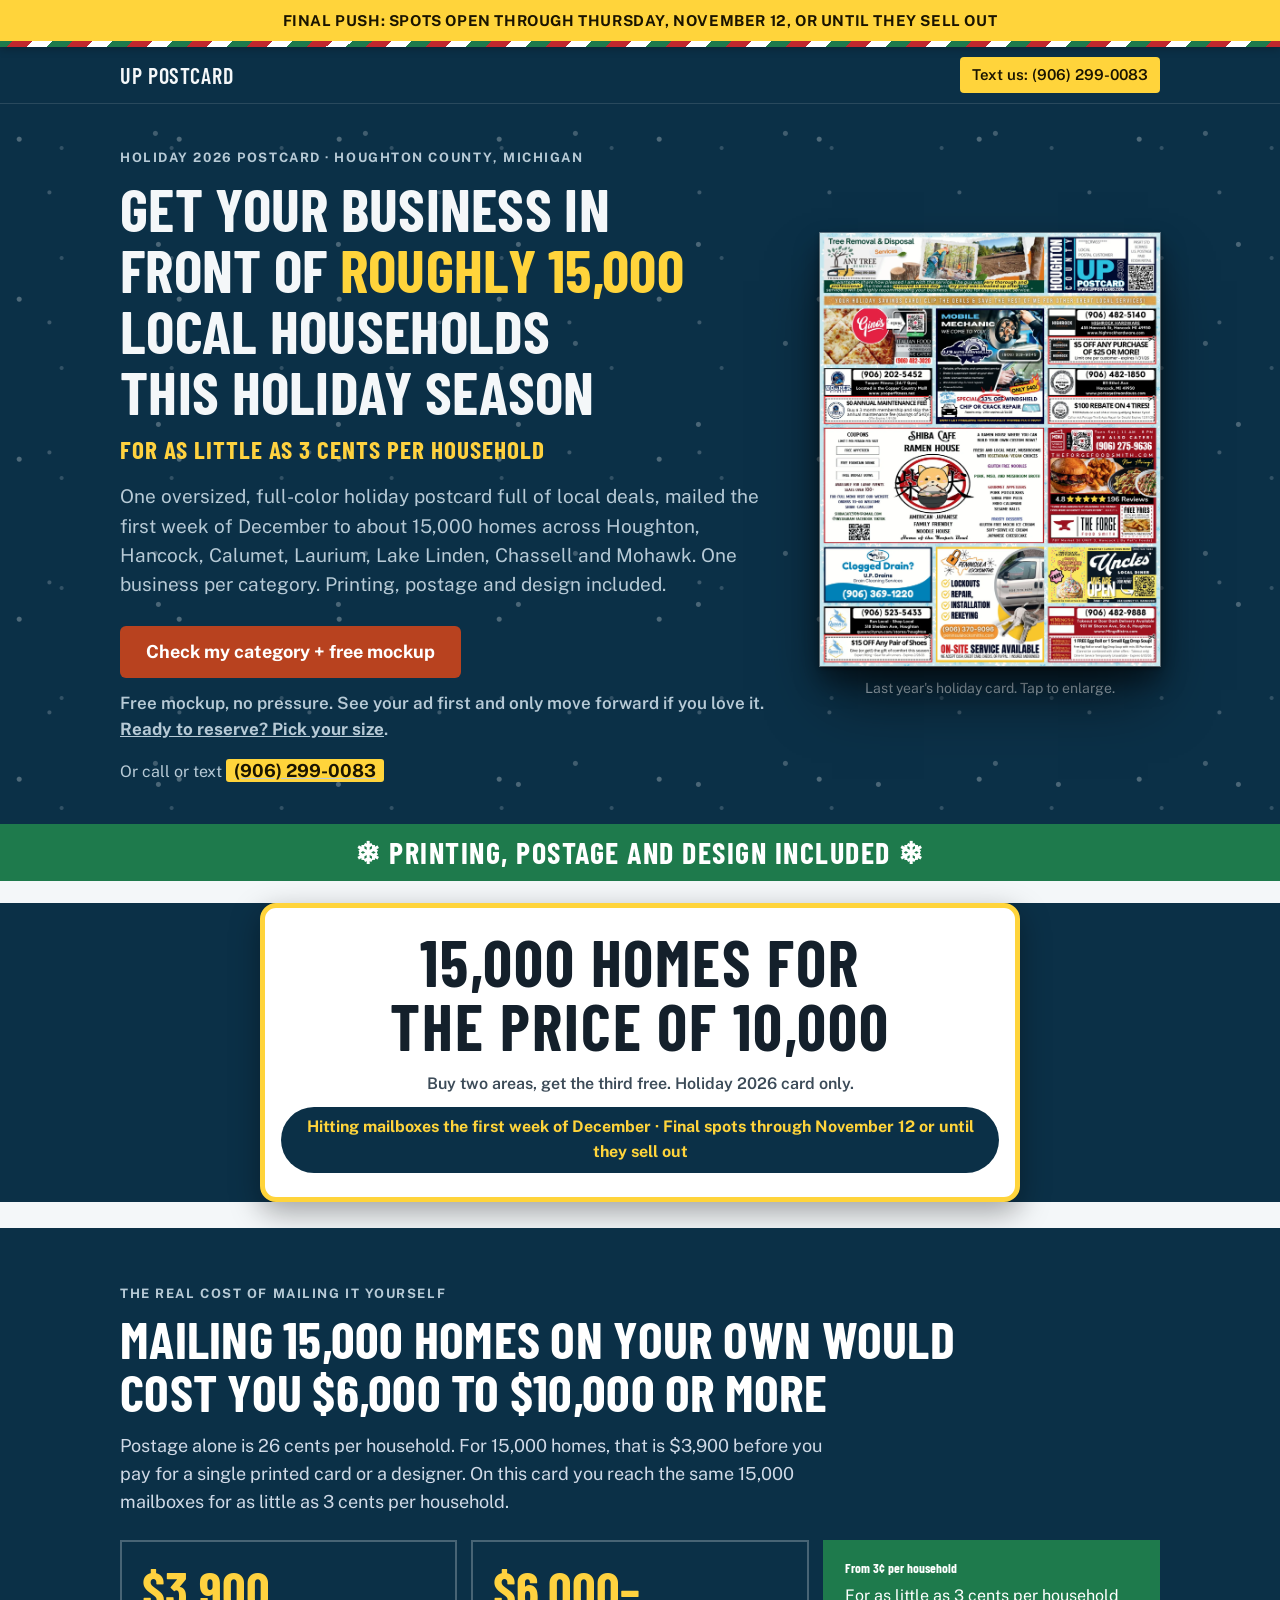
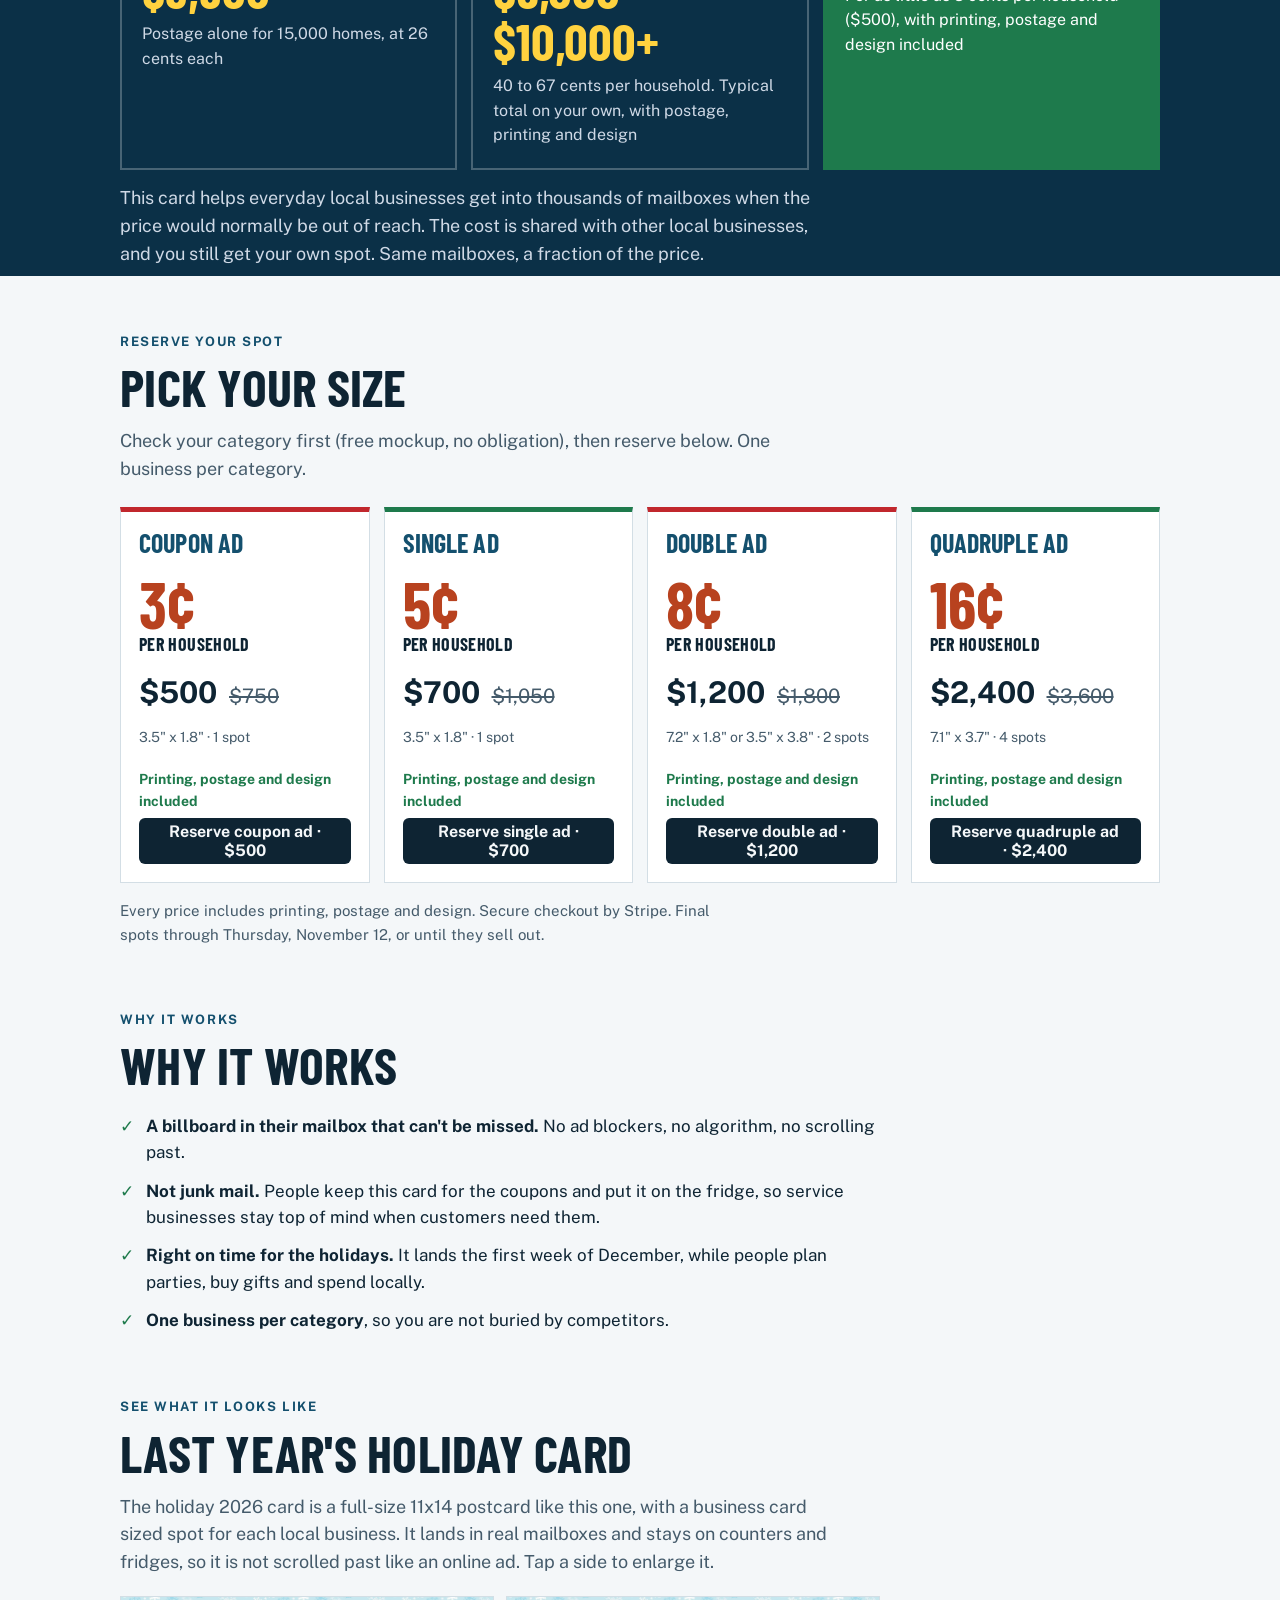
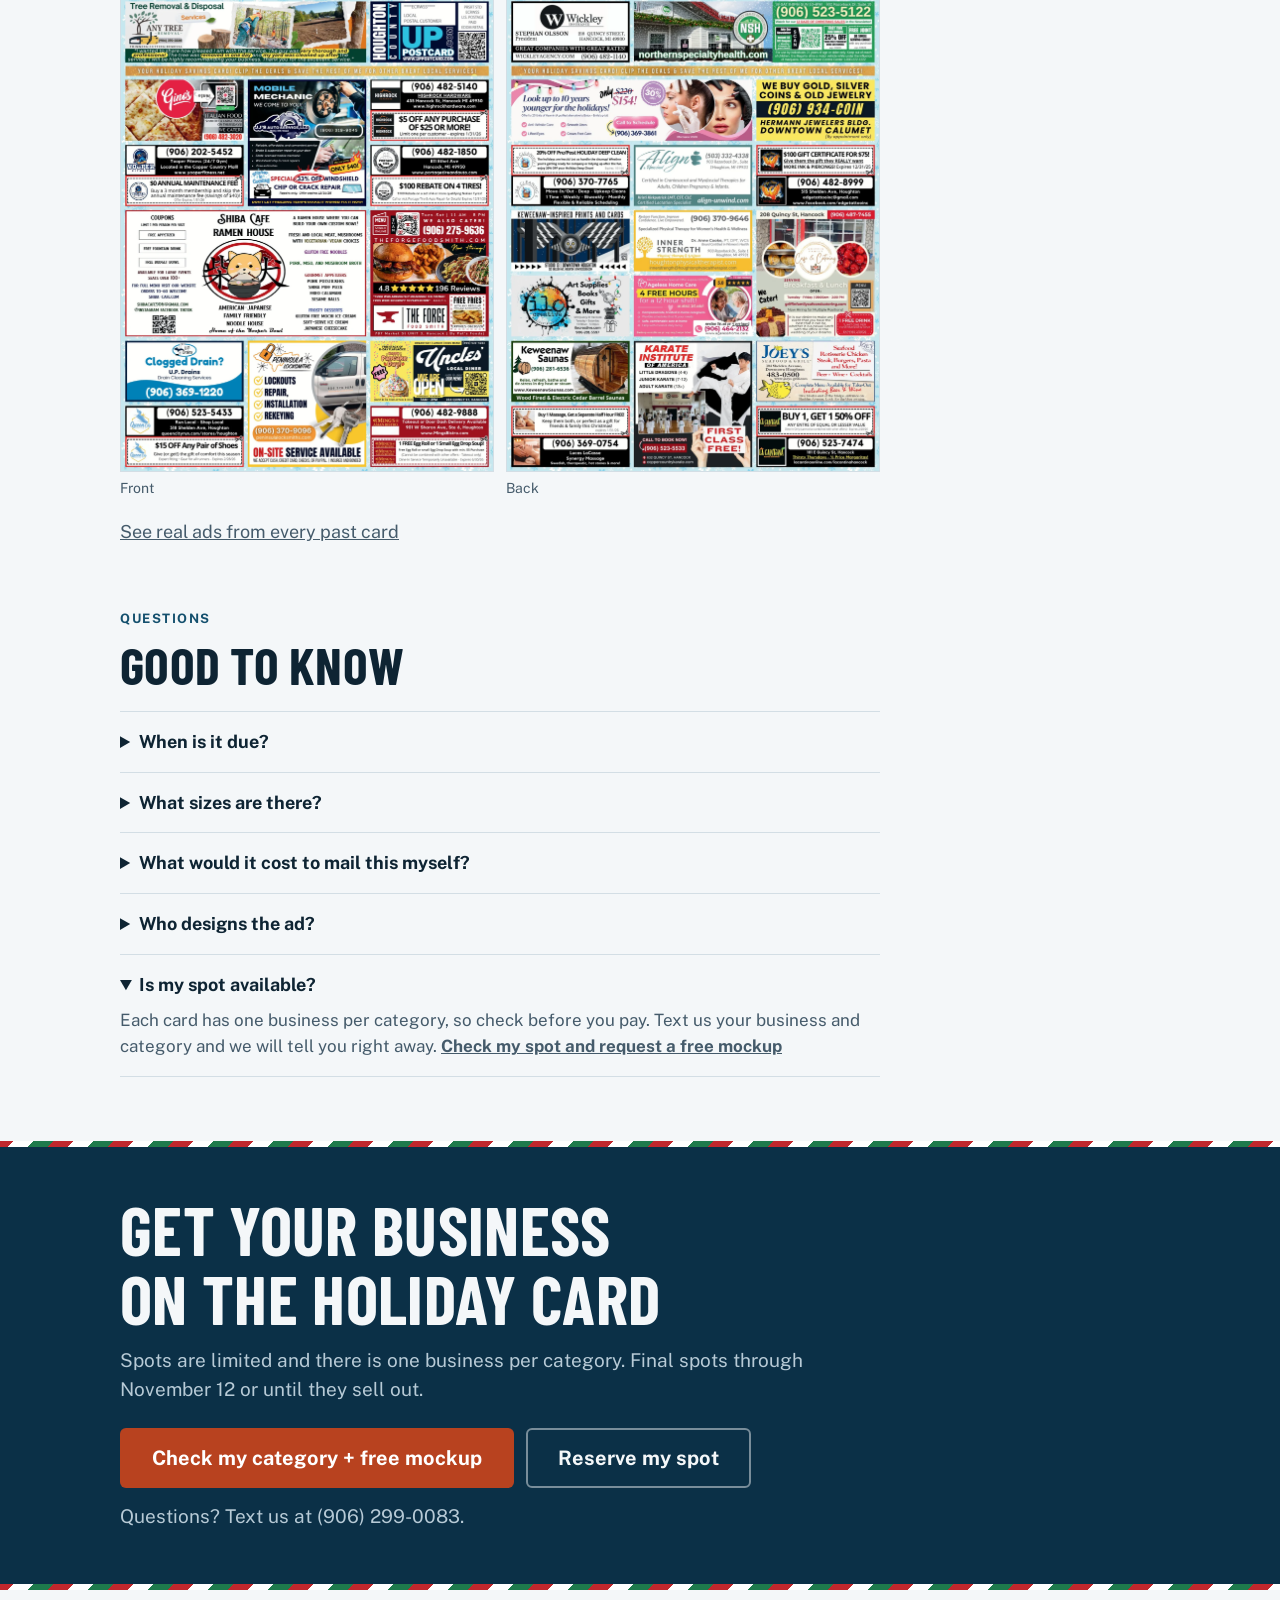
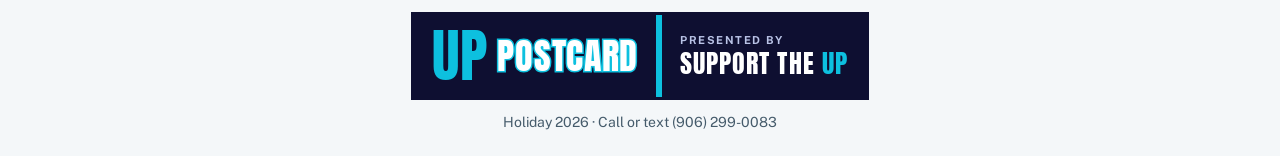
==== holiday/index.html @ de4ed0f7 "Holiday: roughly 15,000 in headline/meta, postage FAQ Co-Authored-By: Claude Sonnet 5.5 <noreply@ant" ====
<!doctype html>
<html lang="en">
<head>
<meta charset="utf-8">
<meta name="viewport" content="width=device-width, initial-scale=1, viewport-fit=cover">
<title>2026 Holiday Postcard Ads: Reach About 15,000 Local Households | Support the UP</title>
<meta name="description" content="Put your business in about 15,000 Houghton County mailboxes this holiday season. From 3 cents per household, printing, postage and design included. 15,000 homes for the price of 10,000. Spots open through Nov 12 or until they sell out.">
<link rel="canonical" href="https://uppostcard.com/holiday/">
<meta property="og:type" content="website"><meta property="og:site_name" content="UP Postcard by Support the UP">
<meta property="og:title" content="2026 Holiday Postcard Ads: Reach About 15,000 Local Households | Support the UP"><meta property="og:description" content="Put your business in about 15,000 Houghton County mailboxes this holiday season. From 3 cents per household, printing, postage and design included. 15,000 homes for the price of 10,000. Spots open through Nov 12 or until they sell out.">
<meta property="og:url" content="https://uppostcard.com/holiday/"><meta property="og:image" content="https://uppostcard.com/img/og-holiday.jpg"><meta property="og:image:width" content="1200"><meta property="og:image:height" content="630">
<meta name="twitter:card" content="summary_large_image">
<script type="application/ld+json">{"@context":"https://schema.org","@type":"Product","name":"Holiday 2026 Postcard Ad Spot, Houghton County MI","description":"An ad spot on an oversized, full-color co-op holiday postcard mailed to about 15,000 homes across Houghton, Hancock, Calumet, Laurium, Lake Linden, Chassell and Mohawk, Michigan. One business per category. Design, printing and postage included.","brand":{"@type":"Brand","name":"UP Postcard by Support the UP"},"image":"https://uppostcard.com/img/og-holiday.jpg","offers":[{"@type":"Offer","name":"Coupon ad","price":"500","priceCurrency":"USD","priceValidUntil":"2026-11-12","availability":"https://schema.org/LimitedAvailability","url":"https://uppostcard.com/holiday/"},{"@type":"Offer","name":"Single ad","price":"700","priceCurrency":"USD","priceValidUntil":"2026-11-12","availability":"https://schema.org/LimitedAvailability","url":"https://uppostcard.com/holiday/"},{"@type":"Offer","name":"Double ad","price":"1200","priceCurrency":"USD","priceValidUntil":"2026-11-12","availability":"https://schema.org/LimitedAvailability","url":"https://uppostcard.com/holiday/"},{"@type":"Offer","name":"Quadruple ad","price":"2400","priceCurrency":"USD","priceValidUntil":"2026-11-12","availability":"https://schema.org/LimitedAvailability","url":"https://uppostcard.com/holiday/"}]}</script>
<link rel="preconnect" href="https://fonts.googleapis.com">
<link rel="preconnect" href="https://fonts.gstatic.com" crossorigin>
<link href="https://fonts.googleapis.com/css2?family=Anton&family=Barlow+Condensed:wght@600;700&family=Public+Sans:wght@400;600;700&display=swap" rel="stylesheet">
<link rel="stylesheet" href="../styles.css?v=4">
<style>
.res{margin-top:24px;display:grid;grid-template-columns:repeat(4,minmax(0,1fr));gap:14px}
.rc{background:var(--surface);border:1px solid var(--line);padding:18px;display:flex;flex-direction:column;gap:6px}
.rc h3{font-size:26px;text-transform:uppercase;color:var(--lake)}
.rc .hhbig{font-size:64px}.rc .hhbig span{font-size:18px;display:block;margin:6px 0 0}
.rc .btn{margin-top:auto;text-align:center;justify-content:center}
.rc .price2{margin-bottom:10px}
.gate{margin-top:22px;border-left:6px solid var(--rust);padding:12px 16px;background:var(--surface);max-width:760px}
.gate p{margin:0}
.why{margin:22px 0 0;padding:0;list-style:none;display:grid;gap:12px;max-width:760px}
.why li{padding-left:26px;position:relative}.why li::before{content:"\2713";position:absolute;left:0;color:var(--rust);font-weight:700}
@media (max-width:900px){.res{grid-template-columns:repeat(2,minmax(0,1fr))}}
@media (max-width:520px){.res{grid-template-columns:1fr}}

.h1b{display:block;margin-top:14px;font-size:.42em;letter-spacing:.04em;color:#ffd23f;line-height:1.1}
.reassure{margin:12px 0 0;color:var(--hero-muted);font-weight:600}
.hero{background-image:radial-gradient(circle at 12% 22%,rgba(255,255,255,.28) 0 2px,transparent 3px),radial-gradient(circle at 74% 14%,rgba(255,255,255,.22) 0 2px,transparent 3px),radial-gradient(circle at 38% 68%,rgba(255,255,255,.2) 0 1.5px,transparent 2.5px),radial-gradient(circle at 88% 78%,rgba(255,255,255,.26) 0 2px,transparent 3px),radial-gradient(circle at 56% 40%,rgba(255,255,255,.16) 0 1.5px,transparent 2.5px);background-size:160px 160px,210px 210px,130px 130px,180px 180px,110px 110px}
.deadline,.cta-big,footer{border-top:6px solid transparent;border-image:repeating-linear-gradient(135deg,#c1272d 0 14px,#fff 14px 28px,#1e7a4c 28px 42px) 6}
.deadline{border-top:0;border-bottom:6px solid transparent}
.incl{background:#1e7a4c;color:#fff}.incl .wrap{text-align:center;padding-block:12px;font-family:var(--font-display);font-weight:700;font-size:min(5.4vw,30px);letter-spacing:.05em;text-transform:uppercase;line-height:1.1}
.inc{margin:4px 0 0;font-size:14px;font-weight:700;color:#1e7a4c}.inc.big{margin-top:14px;font-size:17px}
@media (prefers-color-scheme:dark){.inc{color:#58c58d}}
.wmy .wh{color:var(--rust)}.wmy .wp b{color:var(--ink)}
.rc:nth-child(odd){border-top:5px solid #c1272d}.rc:nth-child(even){border-top:5px solid #1e7a4c}
.why li::before{color:#1e7a4c}
.tl{margin:24px 0 0;padding:0;list-style:none;display:grid;grid-template-columns:repeat(4,minmax(0,1fr));gap:14px}
.tl li{background:var(--surface);border:1px solid var(--line);border-top:5px solid #c1272d;padding:16px}.tl li:nth-child(even){border-top-color:#1e7a4c}
.tl b{display:block;font-family:var(--font-display);font-size:24px;text-transform:uppercase;line-height:1.05}
.tl span{display:block;margin-top:6px;color:var(--muted)}
.cols2{margin-top:22px;display:grid;grid-template-columns:1fr 1fr;gap:18px;max-width:900px}.cols2 h3{font-size:24px;text-transform:uppercase;color:var(--lake)}.cols2 p{margin:6px 0 0}
@media (max-width:900px){.tl{grid-template-columns:repeat(2,minmax(0,1fr))}}
@media (max-width:640px){.cols2{grid-template-columns:1fr}.tl{grid-template-columns:1fr}}

.cta-row .btn{justify-content:center;text-align:center}
@media (max-width:640px){.cta-row{flex-direction:column;align-items:stretch}.cta-row .btn{width:100%;min-height:54px}.numline{margin-top:14px}}
.reassure a{color:inherit;text-decoration:underline;font-weight:700}
.numline a{color:inherit}
.lead.small{font-size:15px;margin-top:16px}
.plans{margin-top:18px;display:inline-flex;gap:0;border:2px solid var(--ink);border-radius:999px;overflow:hidden}
.plans[hidden]{display:none}
.plans button{border:0;background:transparent;color:var(--ink);font:700 16px var(--font-body);padding:10px 18px;cursor:pointer}
.plans button[aria-pressed="true"]{background:var(--ink);color:var(--bg)}
nav.sticky{transition:transform .2s;transform:translateY(110%)}nav.sticky:not(.show){visibility:hidden}nav.sticky.show{transform:none}
nav.sticky .one{flex:1}
@media (min-width:861px){nav.sticky{display:none}}

.herogrid{display:grid;grid-template-columns:minmax(0,1fr) 340px;gap:44px;align-items:center}
.herotxt{min-width:0}
.herocard{margin:0}
.herocard button{display:block;width:100%;padding:0;border:0;background:none;cursor:zoom-in}
.herocard{position:relative}
.herocard::before{content:"";position:absolute;inset:8% -10% -4%;background:radial-gradient(closest-side,rgba(255,255,255,.22),transparent 70%);z-index:0;pointer-events:none}
.herocard button{position:relative;z-index:1}
.herocard img{width:100%;height:auto;display:block;border-radius:0;outline:1px solid rgba(255,255,255,.35);box-shadow:0 36px 60px -12px rgba(0,0,0,.65),0 14px 24px rgba(0,0,0,.4),0 2px 4px rgba(0,0,0,.5);transform:translateY(0);animation:cardfloat 5s ease-in-out infinite}
@keyframes cardfloat{0%,100%{transform:translateY(0)}50%{transform:translateY(-8px)}}
@media (prefers-reduced-motion:reduce){.herocard img{animation:none}}
.herocard figcaption{color:var(--hero-muted);font-size:14px;margin-top:12px;text-align:center}
@media (max-width:860px){.herogrid{grid-template-columns:1fr;gap:26px}.herocard{max-width:300px;margin:0 auto}}
.herotxt h1{font-size:clamp(34px,5vw,60px)}
.diy{background:var(--hero-bg);color:#fff}.diy .label{color:var(--hero-muted)}.diy h2{color:#fff}.diy .lead{color:#cfd9e6}
.cmp{margin-top:24px;display:grid;grid-template-columns:repeat(3,minmax(0,1fr));gap:14px}
.cm{border:2px solid rgba(255,255,255,.25);padding:20px;display:flex;flex-direction:column;gap:8px}
.cm .n{font-family:var(--font-display);font-weight:700;font-size:clamp(34px,6vw,52px);line-height:1;color:#ffd23f}
.cm .d{font-size:16px;color:#cfd9e6}
.cm.win{background:#1e7a4c;border-color:#1e7a4c}.cm.win .n{color:#fff}.cm.win .d{color:#fff}
.cmpnote{margin-top:18px}
@media (max-width:760px){.cmp{grid-template-columns:1fr}}
.hero{overflow:hidden}
</style>
</head>
<body>
<div class="deadline band" id="dl">
  <div class="wrap"><span class="dl-label">Final push: spots open through Thursday, November 12, or until they sell out</span></div>
</div>
<header class="topbar band">
  <div class="wrap">
    <a class="brand" href="../" style="background:none;color:inherit;padding:0;font-size:22px">UP Postcard</a>
    <a href="sms:+19062990083">Text us: (906) 299-0083</a>
  </div>
</header>

<section class="hero band">
  <div class="wrap herogrid"><div class="herotxt">
    <p class="label" style="color: var(--hero-muted)">Holiday 2026 postcard &middot; Houghton County, Michigan</p>
    <h1 style="margin-top:10px">Get Your Business in Front of <em>Roughly 15,000</em> Local Households This Holiday Season<span class="h1b">For as little as 3 cents per household</span></h1>
    <p class="sub">One oversized, full-color holiday postcard full of local deals, mailed the first week of December to about 15,000 homes across Houghton, Hancock, Calumet, Laurium, Lake Linden, Chassell and Mohawk. One business per category. Printing, postage and design included.</p>
    <div class="cta-row"><a class="btn primary" data-msg="check" href="sms:+19062990083?&body=Hi%20there%2C%20I%27d%20like%20to%20check%20my%20category%20and%20get%20a%20free%20mockup%20for%20the%20Houghton%20County%20holiday%20postcard.%20My%20business%20is%3A%20">Check my category + free mockup</a></div>
    <p class="reassure">Free mockup, no pressure. See your ad first and only move forward if you love it. <a href="#reserve">Ready to reserve? Pick your size</a>.</p>
    <p class="numline">Or call or text <a href="tel:+19062990083"><strong>(906) 299-0083</strong></a></p>
  </div><figure class="herocard"><button type="button" data-expand aria-label="Open last year's holiday card full size"><img src="../img/past/holiday-front.webp" alt="Last year's UP Postcard holiday card, full of local business ads" width="1500" height="1909"></button><figcaption>Last year's holiday card. Tap to enlarge.</figcaption></figure></div>
</section>

<div class="incl band"><div class="wrap"><span>&#10052; Printing, postage and design included &#10052;</span></div></div>

<section class="offer" aria-label="Holiday offer">
  <div class="band"><div class="wrap offer-main">
    <p class="anysize" style="margin-top:0;font-size:min(10vw,64px);white-space:normal;text-wrap:balance">15,000 homes for the price of 10,000</p>
    <p class="line2">Buy two areas, get the third free. Holiday 2026 card only.</p>
    <p class="when">Hitting mailboxes the first week of December &middot; Final spots through November 12 or until they sell out</p>
  </div></div>
</section>

<section class="s band diy" id="diy">
  <div class="wrap">
    <p class="label">The real cost of mailing it yourself</p>
    <h2>Mailing 15,000 homes on your own would cost you $6,000 to $10,000 or more</h2>
    <p class="lead">Postage alone is 26 cents per household. For 15,000 homes, that is $3,900 before you pay for a single printed card or a designer. On this card you reach the same 15,000 mailboxes for as little as 3 cents per household.</p>
    <div class="cmp">
      <div class="cm"><span class="n">$3,900</span><span class="d">Postage alone for 15,000 homes, at 26 cents each</span></div>
      <div class="cm"><span class="n">$6,000&ndash;$10,000+</span><span class="d">40 to 67 cents per household. Typical total on your own, with postage, printing and design</span></div>
      <div class="cm win"><span class="n" style="font-size:.78em;line-height:1.05">From 3&cent; per household</span><span class="d">For as little as 3 cents per household ($500), with printing, postage and design included</span></div>
    </div>
    <p class="lead cmpnote">This card helps everyday local businesses get into thousands of mailboxes when the price would normally be out of reach. The cost is shared with other local businesses, and you still get your own spot. Same mailboxes, a fraction of the price.</p>
  </div>
</section>

<section class="s band" id="reserve">
  <div class="wrap">
    <p class="label">Reserve your spot</p>
    <h2>Pick your size</h2>
    <p class="lead">Check your category first (free mockup, no obligation), then reserve below. One business per category.</p>
    <div class="plans" id="plans" role="group" aria-label="Payment option" hidden></div>
    <div class="res">
      <div class="rc"><h3>Coupon ad</h3><div class="hhbig">3&cent;<span>per household</span></div><div class="price2"><b>$500</b><s>$750</s><small>3.5" x 1.8" · 1 spot</small></div><p class="inc">Printing, postage and design included</p><a class="btn sm dark pay" data-pay="coupon" href="sms:+19062990083?&body=Hi%20there%2C%20I%27d%20like%20to%20reserve%20a%20coupon%20ad%20(%24500)%20on%20the%20Houghton%20County%20holiday%20postcard.%20My%20business%20is%3A%20">Reserve coupon ad &middot; $500</a></div>
      <div class="rc"><h3>Single ad</h3><div class="hhbig">5&cent;<span>per household</span></div><div class="price2"><b>$700</b><s>$1,050</s><small>3.5" x 1.8" · 1 spot</small></div><p class="inc">Printing, postage and design included</p><a class="btn sm dark pay" data-pay="single" href="sms:+19062990083?&body=Hi%20there%2C%20I%27d%20like%20to%20reserve%20a%20single%20ad%20(%24700)%20on%20the%20Houghton%20County%20holiday%20postcard.%20My%20business%20is%3A%20">Reserve single ad &middot; $700</a></div>
      <div class="rc"><h3>Double ad</h3><div class="hhbig">8&cent;<span>per household</span></div><div class="price2"><b>$1,200</b><s>$1,800</s><small>7.2" x 1.8" or 3.5" x 3.8" · 2 spots</small></div><p class="inc">Printing, postage and design included</p><a class="btn sm dark pay" data-pay="double" href="sms:+19062990083?&body=Hi%20there%2C%20I%27d%20like%20to%20reserve%20a%20double%20ad%20(%241%2C200)%20on%20the%20Houghton%20County%20holiday%20postcard.%20My%20business%20is%3A%20">Reserve double ad &middot; $1,200</a></div>
      <div class="rc"><h3>Quadruple ad</h3><div class="hhbig">16&cent;<span>per household</span></div><div class="price2"><b>$2,400</b><s>$3,600</s><small>7.1" x 3.7" · 4 spots</small></div><p class="inc">Printing, postage and design included</p><a class="btn sm dark pay" data-pay="quad" href="sms:+19062990083?&body=Hi%20there%2C%20I%27d%20like%20to%20reserve%20a%20quadruple%20ad%20(%242%2C400)%20on%20the%20Houghton%20County%20holiday%20postcard.%20My%20business%20is%3A%20">Reserve quadruple ad &middot; $2,400</a></div>
    </div>
    <p class="lead small">Every price includes printing, postage and design. Secure checkout by Stripe. Final spots through Thursday, November 12, or until they sell out.</p>
  </div>
</section>

<section class="s band" id="why">
  <div class="wrap">
    <p class="label">Why it works</p>
    <h2>Why it works</h2>
    <ul class="why">
      <li><b>A billboard in their mailbox that can't be missed.</b> No ad blockers, no algorithm, no scrolling past.</li>
      <li><b>Not junk mail.</b> People keep this card for the coupons and put it on the fridge, so service businesses stay top of mind when customers need them.</li>
      <li><b>Right on time for the holidays.</b> It lands the first week of December, while people plan parties, buy gifts and spend locally.</li>
      <li><b>One business per category</b>, so you are not buried by competitors.</li>
    </ul>
  </div>
</section>

<section class="s band" id="card">
  <div class="wrap">
    <p class="label">See what it looks like</p>
    <h2>Last year's holiday card</h2>
    <p class="lead">The holiday 2026 card is a full-size 11x14 postcard like this one, with a business card sized spot for each local business. It lands in real mailboxes and stays on counters and fridges, so it is not scrolled past like an online ad. Tap a side to enlarge it.</p>
    <div class="ppair p" style="margin-top:20px">
      <figure class="pt"><button class="frame" type="button" data-expand aria-label="Holiday 2025 card, front"><img src="../img/past/holiday-front.webp" alt="Holiday 2025 postcard from UP Postcard, front side, full of local business ads" loading="lazy"></button><figcaption>Front</figcaption></figure>
      <figure class="pt"><button class="frame" type="button" data-expand aria-label="Holiday 2025 card, back"><img src="../img/past/holiday-back.webp" alt="Holiday 2025 postcard from UP Postcard, back side" loading="lazy"></button><figcaption>Back</figcaption></figure>
    </div>
    <p class="lead" style="margin-top:18px"><a href="../houghton/">See real ads from every past card</a></p>
  </div>
</section>

<section class="s band" id="faq">
  <div class="wrap">
    <p class="label">Questions</p>
    <h2>Good to know</h2>
    <div class="faq">
      <details><summary>When is it due?</summary><p>Spots are open through Thursday, November 12, or until they sell out. Check your category and see your free mockup first, then reserve to lock your spot.</p></details>
      <details><summary>What sizes are there?</summary><p>Coupon and single ads are 3.5" x 1.8" (one spot). A double takes two spots (7.2" x 1.8" wide or 3.5" x 3.8" tall). A quadruple takes four spots (7.1" x 3.7").</p></details>
      <details><summary>What would it cost to mail this myself?</summary><p>Postage alone is 26 cents per household, so mailing 15,000 homes on your own is $3,900 before printing or design. Add those and most businesses land between $6,000 and $10,000 or more. On this card you reach roughly 15,000 homes for as little as 3 cents per household ($500), with printing, postage and design included.</p></details>
      <details><summary>Who designs the ad?</summary><p>We do, for free, using your logo and offer. You approve it before anything prints.</p></details>
      <details open><summary>Is my spot available?</summary><p>Each card has one business per category, so check before you pay. Text us your business and category and we will tell you right away. <a data-msg="check" href="sms:+19062990083?&body=Hi%20there%2C%20I%27d%20like%20to%20check%20my%20category%20and%20get%20a%20free%20mockup%20for%20the%20Houghton%20County%20holiday%20postcard.%20My%20business%20is%3A%20"><b>Check my spot and request a free mockup</b></a></p></details>
                                              </div>
  </div>
</section>

<section class="cta-big band" style="margin-top:56px">
  <div class="wrap">
    <h2>Get your business on the holiday card</h2>
    <p>Spots are limited and there is one business per category. Final spots through November 12 or until they sell out.</p>
    <div class="cta-row">
      <a class="btn primary" data-msg="check" href="sms:+19062990083?&body=Hi%20there%2C%20I%27d%20like%20to%20check%20my%20category%20and%20get%20a%20free%20mockup%20for%20the%20Houghton%20County%20holiday%20postcard.%20My%20business%20is%3A%20">Check my category + free mockup</a>
      <a class="btn ghost" href="#reserve">Reserve my spot</a>
    </div>
    <p style="margin-top:14px">Questions? Text us at (906) 299-0083.</p>
  </div>
</section>
<footer class="band"><div class="wrap sutwrap"><a class="sutlogo" href="../" aria-label="UP Postcard, presented by Support the UP"><span class="u"><span class="up">UP</span><span class="pc">Postcard</span></span><span class="bar"></span><span class="by"><small>Presented by</small><b>Support the <i>UP</i></b></span></a><p>Holiday 2026 &middot; Call or text (906) 299-0083</p></div></footer>

<nav class="sticky" id="stk" aria-label="Contact us"><a class="t one" data-msg="check" href="sms:+19062990083?&body=Hi%20there%2C%20I%27d%20like%20to%20check%20my%20category%20and%20get%20a%20free%20mockup%20for%20the%20Houghton%20County%20holiday%20postcard.%20My%20business%20is%3A%20">Check my category + free mockup</a></nav>

<div class="lb" id="lb" role="dialog" aria-label="Expanded image"><button type="button" id="lbx">Close</button><img alt="" id="lbi"></div>

<script>
/* ===== EDIT HERE: paste your Stripe payment links between the quotes. Empty = the button sends a text message instead. ===== */
var STRIPE = { coupon: "https://buy.stripe.com/fZu8wHcrk32Obrrgeeb3q0a", single: "https://buy.stripe.com/cNi28j62Wbzkdzz4vwb3q07", double: "https://buy.stripe.com/6oUbIT2QK0UGcvvd22b3q09", quad: "https://buy.stripe.com/14AeV5bng32O0MN4vwb3q06" };
/* Optional payment plans. For each size fill text (what the button shows, like "4 payments of $135") and link. Plans left empty stay hidden. */
var PLANS = {
  quarterly: { coupon: {text:"", link:""}, single: {text:"", link:""}, double: {text:"", link:""}, quad: {text:"", link:""} },
  monthly:   { coupon: {text:"", link:""}, single: {text:"", link:""}, double: {text:"", link:""}, quad: {text:"", link:""} }
};
/* Optional: your Messenger link, like https://m.me/YourPageName. Empty = hidden. */
var MESSENGER = "";
(function () {
  var p = document.querySelectorAll('[data-pay]');
  for (var i = 0; i < p.length; i++) { var u = STRIPE[p[i].getAttribute('data-pay')]; if (u) { p[i].href = u; p[i].target = '_blank'; p[i].rel = 'noopener'; } }
  if (MESSENGER) {
    var m = document.querySelectorAll('[data-msg]');
    for (var j = 0; j < m.length; j++) { m[j].href = MESSENGER; m[j].target = '_blank'; m[j].rel = 'noopener'; }
    var fb = document.querySelector('[data-msg-fb]'); if (fb) { fb.href = MESSENGER; fb.target = '_blank'; fb.rel = 'noopener'; fb.hidden = false; }
  }
})();
</script>
<script>
(function () {
  var btn = document.getElementById('copy'), num = document.getElementById('num');
  if (btn && num) btn.addEventListener('click', function () {
    function done() { btn.textContent = 'Copied'; setTimeout(function () { btn.textContent = 'Copy number'; }, 1800); }
    function fb() { try { var r = document.createRange(); r.selectNodeContents(num); var s = window.getSelection(); s.removeAllRanges(); s.addRange(r); btn.textContent = 'Selected'; } catch (e) {} }
    try { navigator.clipboard.writeText('(906) 299-0083').then(done, fb); } catch (e) { fb(); }
  });
  var lb = document.getElementById('lb'), lbi = document.getElementById('lbi'), lbx = document.getElementById('lbx');
  var fr = document.querySelectorAll('[data-expand]');
  for (var i = 0; i < fr.length; i++) (function (f) {
    f.classList.add('has-img');
    f.addEventListener('click', function () { var im = f.querySelector('img'); if (!im) return; lbi.src = im.currentSrc || im.src; lb.classList.add('on'); lbx.focus(); });
  })(fr[i]);
  function close() { lb.classList.remove('on'); lbi.removeAttribute('src'); }
  lbx.addEventListener('click', close);
  lb.addEventListener('click', function (e) { if (e.target === lb) close(); });
  document.addEventListener('keydown', function (e) { if (e.key === 'Escape') close(); });
})();
</script>
<script>
(function () {
  var names = { full: 'Pay in full', quarterly: 'Quarterly', monthly: 'Monthly' };
  var box = document.getElementById('plans'), cards = document.querySelectorAll('[data-pay]');
  var avail = ['full'];
  ['quarterly', 'monthly'].forEach(function (k) { var P = PLANS[k], ok = false; for (var s in P) if (P[s].text) ok = true; if (ok) avail.push(k); });
  if (box && avail.length > 1) {
    box.hidden = false;
    avail.forEach(function (k, i) { var b = document.createElement('button'); b.type = 'button'; b.textContent = names[k]; b.setAttribute('data-plan', k); b.setAttribute('aria-pressed', i === 0 ? 'true' : 'false'); box.appendChild(b); });
    for (var i = 0; i < cards.length; i++) cards[i].setAttribute('data-full', cards[i].textContent);
    box.addEventListener('click', function (e) {
      var k = e.target.getAttribute && e.target.getAttribute('data-plan'); if (!k) return;
      var bs = box.querySelectorAll('button'); for (var j = 0; j < bs.length; j++) bs[j].setAttribute('aria-pressed', bs[j] === e.target ? 'true' : 'false');
      for (var c = 0; c < cards.length; c++) {
        var a = cards[c], s = a.getAttribute('data-pay');
        if (k === 'full') { a.textContent = a.getAttribute('data-full'); var u = STRIPE[s]; if (u) a.href = u; }
        else { var d = PLANS[k][s]; a.textContent = 'Reserve ' + (d.text ? '\u00b7 ' + d.text : ''); if (d.link) a.href = d.link; }
      }
    });
  }
  var stk = document.getElementById('stk'), hero = document.querySelector('.hero'), res = document.getElementById('reserve');
  if (stk && 'IntersectionObserver' in window) {
    var heroOut = false, resIn = false;
    function upd() { stk.classList.toggle('show', heroOut && !resIn); }
    new IntersectionObserver(function (es) { heroOut = !es[0].isIntersecting; upd(); }).observe(hero);
    new IntersectionObserver(function (es) { resIn = es[0].isIntersecting; upd(); }, { threshold: 0.15 }).observe(res);
  }
})();
</script>
</body>
</html>
---- styles.css ----
html{-webkit-text-size-adjust:100%}body{margin:0}img{max-width:100%}[hidden]{display:none!important}
/* Layout: lake-blue hero, one huge rust offer banner, the card mockup, then one row per ad size (price per household leads). */
:root {
  --bg: #F4F7F9;
  --surface: #FFFFFF;
  --ink: #0E2433;
  --muted: #455B6B;
  --line: #D3DEE5;
  --lake: #14506E;
  --hero-bg: #0B3047;
  --hero-ink: #F4F7F9;
  --hero-muted: #B7CAD6;
  --rust: #B8421F;
  --rust-ink: #FFFFFF;
  --hi: #FFD43B;
  --hi-ink: #1A1400;
  --paper: #FFFFFF;
  --paper-ink: #14202B;
  --paper-line: #B9C6D0;
  --cell: #E3EAEF;
  --cell-line: #C6D3DC;
  --c-coupon: #E8A317;
  --c-single: #6FA82B;
  --c-double: #1F9BC4;
  --c-quad: #7A4FD0;
  --sky: #46BDE8;
  --sky-ink: #06202E;
  --red: #C8141E;
  --font-display: "Barlow Condensed", "Arial Narrow", Arial, sans-serif;
  --font-body: "Public Sans", system-ui, -apple-system, "Segoe UI", Roboto, sans-serif;
}
@media (prefers-color-scheme: dark) {
  :root:not([data-theme="light"]) {
    --bg: #09171F; --surface: #0F202B; --ink: #E8F0F5; --muted: #9DB2C0; --line: #243847;
    --lake: #7DBBDB; --hero-bg: #0C2A3C; --rust: #E2603A; --rust-ink: #1A0A04;
    --cell: #1B3040; --cell-line: #2A4256; --red: #FF6A61;
    color-scheme: dark;
  }
}
:root[data-theme="dark"] {
  --bg: #09171F; --surface: #0F202B; --ink: #E8F0F5; --muted: #9DB2C0; --line: #243847;
  --lake: #7DBBDB; --hero-bg: #0C2A3C; --rust: #E2603A; --rust-ink: #1A0A04;
  --cell: #1B3040; --cell-line: #2A4256; --red: #FF6A61;
  color-scheme: dark;
}
* { box-sizing: border-box; }
body { background: var(--bg); color: var(--ink); font-family: var(--font-body); font-size: 17px; line-height: 1.55; }
h1, h2, h3 { font-family: var(--font-display); font-weight: 700; line-height: 1.02; letter-spacing: 0.005em; text-wrap: balance; margin: 0; }
p { margin: 0; }
a { color: inherit; }
.band { padding-left: max(16px, env(safe-area-inset-left, 0px)); padding-right: max(16px, env(safe-area-inset-right, 0px)); }
.wrap { max-width: 1040px; margin-inline: auto; }
.label { font-size: 13px; font-weight: 700; letter-spacing: 0.12em; text-transform: uppercase; color: var(--lake); }

/* top bar */
.topbar { background: var(--hero-bg); color: var(--hero-ink); border-bottom: 1px solid rgba(255,255,255,0.12); }
.topbar .wrap { display: flex; align-items: center; justify-content: space-between; gap: 12px; padding-block: 10px; flex-wrap: wrap; }
.brand { font-family: var(--font-display); font-weight: 700; font-size: 22px; letter-spacing: 0.04em; text-transform: uppercase; }
.topbar a { font-weight: 600; font-size: 15px; text-decoration: none; background: var(--hi); color: var(--hi-ink); padding: 6px 12px; border-radius: 4px; white-space: nowrap; }

/* hero */
.hero { background: var(--hero-bg); color: var(--hero-ink); }
.hero .wrap { padding-block: 44px 40px; }
.hero h1 { font-size: clamp(40px, 7.5vw, 80px); text-transform: uppercase; max-width: 13em; }
.hero h1 em { font-style: normal; color: var(--hi); }
.hero .sub { margin-top: 18px; font-size: 19px; color: var(--hero-muted); max-width: 36em; }
.cta-row { display: flex; gap: 12px; flex-wrap: wrap; margin-top: 26px; }
.btn { display: inline-flex; align-items: center; justify-content: center; min-height: 52px; padding: 0 24px; font: 700 18px var(--font-body); border-radius: 6px; text-decoration: none; border: 2px solid transparent; cursor: pointer; text-align: center; }
.btn.primary { background: var(--rust); color: var(--rust-ink); }
.btn.ghost { border-color: rgba(255,255,255,0.45); color: var(--hero-ink); }
.btn.dark { background: var(--ink); color: var(--bg); }
.btn.line { border-color: var(--ink); color: var(--ink); }
.btn.sm { min-height: 46px; font-size: 16px; padding: 0 18px; }
.btn:focus-visible, summary:focus-visible, .copy:focus-visible, a:focus-visible, .frame:focus-visible, .lb button:focus-visible { outline: 3px solid var(--hi); outline-offset: 2px; }
.numline { margin-top: 14px; font-size: 16px; color: var(--hero-muted); }
.numline strong { color: var(--hi-ink); background: var(--hi); padding: 1px 8px; border-radius: 3px; font-size: 18px; white-space: nowrap; }
.copy { margin-left: 8px; background: none; border: 1px solid rgba(255,255,255,0.4); color: var(--hero-ink); font: 600 13px var(--font-body); border-radius: 4px; padding: 4px 10px; cursor: pointer; }

/* the big offer headline */
.offer { background: var(--hero-bg); }
.gos { background: var(--sky); color: var(--sky-ink); border-bottom: 4px solid var(--hi); }
.gos .wrap { text-align: center; padding-block: 10px; font-family: var(--font-display); font-weight: 700; letter-spacing: 0.06em; text-transform: uppercase; text-wrap: balance; font-size: min(5.1vw, 32px); line-height: 1.1; }
.offer-main { text-align: center; padding: 22px 16px 24px; margin-block: 22px 26px; background: #FFFFFF; border: 5px solid var(--hi); border-radius: 16px; box-shadow: 0 10px 30px rgba(0,0,0,0.35); max-width: 760px; margin-inline: auto; }
.offer .flake { opacity: 0.8; }
.offer .huge { font-family: var(--font-display); font-weight: 700; color: var(--red); font-size: min(17vw, 200px); line-height: 0.86; white-space: nowrap; text-transform: uppercase; }
.offer .anysize { font-family: var(--font-display); font-weight: 700; color: #14202B; font-size: min(11vw, 80px); line-height: 1; margin-top: 8px; white-space: nowrap; letter-spacing: 0.03em; text-transform: uppercase; }
.offer .line2 { margin-top: 14px; font-size: 16px; color: #3C4B58; font-weight: 600; }
.offer .when { margin-top: 10px; display: inline-block; background: var(--hero-bg); color: var(--hi); font-weight: 700; font-size: 16px; padding: 8px 14px; border-radius: 999px; }

.facts { background: var(--surface); border-bottom: 1px solid var(--line); }
.facts .wrap { display: grid; grid-template-columns: repeat(4, 1fr); }
.fact { padding: 18px 16px; border-left: 1px solid var(--line); min-width: 0; }
.fact:first-child { border-left: 0; padding-left: 0; }
.fact b { display: block; font-family: var(--font-display); font-size: 28px; line-height: 1; text-transform: uppercase; }
.fact span { font-size: 14px; color: var(--muted); }

section.s { padding-block: 56px 8px; }
.s h2 { font-size: clamp(34px, 5.5vw, 52px); text-transform: uppercase; margin-top: 8px; }
.s .lead { margin-top: 14px; max-width: 40em; color: var(--muted); font-size: 18px; }

/* mockup frame */
.frame { display: block; width: 100%; margin-top: 24px; padding: 0; border: 2px dashed var(--line); background: var(--surface); border-radius: 10px; cursor: default; color: var(--muted); font: 600 16px var(--font-body); min-height: 340px; position: relative; overflow: hidden; }
.frame.has-img { border: 1px solid var(--line); cursor: zoom-in; }
.frame img { display: block; width: 100%; height: auto; max-height: 82vh; object-fit: contain; }
.frame .ph { display: grid; place-content: center; text-align: center; gap: 6px; min-height: 340px; padding: 24px; }
.frame .ph b { font-family: var(--font-display); font-size: 30px; text-transform: uppercase; color: var(--ink); }
.zoomhint { margin-top: 8px; font-size: 14px; color: var(--muted); }

/* grand opening list */
.open { margin-top: 28px; background: var(--surface); border: 1px solid var(--line); border-radius: 10px; padding: 28px; display: grid; grid-template-columns: 1fr 1fr; gap: 28px; }
.open h3 { font-size: 30px; text-transform: uppercase; }
.open p + p { margin-top: 12px; }
.open ul { margin: 0; padding-left: 0; list-style: none; display: grid; gap: 12px; }
.open li b { font-size: 18px; }
.open li span { color: var(--muted); }

/* ad size rows */
.sizes { margin-top: 30px; display: grid; gap: 22px; }
/* sizes layout: text and ads on the left, one sticky card on the right */
.chips { margin-top: 22px; display: flex; flex-wrap: wrap; gap: 8px; }
.chips a { text-decoration: none; font-weight: 700; font-size: 15px; padding: 9px 14px; border: 2px solid var(--ink); border-radius: 999px; }
.sizes-layout { margin-top: 24px; display: grid; grid-template-columns: minmax(0, 1fr) 340px; gap: 32px; align-items: start; }
.sizes-layout .sizes { margin-top: 0; }
.stick { position: sticky; top: 20px; }
.stick-cap { font-family: var(--font-display); font-weight: 700; font-size: 26px; text-transform: uppercase; color: var(--lake); line-height: 1.05; margin-bottom: 10px; }
.bigcard { display: grid; grid-template-columns: repeat(3, 1fr); grid-template-rows: repeat(7, 1fr); gap: 5px; padding: 10px; aspect-ratio: 11 / 14; background: var(--paper); border: 1.5px solid var(--paper-line); box-shadow: 0 8px 22px rgba(8,30,45,0.16); }
.bigcard .c { background: var(--cell); border: 1px solid var(--cell-line); }
.bigcard .hit { z-index: 1; opacity: 0; transition: opacity 0.25s; border: 2px solid rgba(0,0,0,0.3); display: grid; place-content: center; font: 700 12px var(--font-body); color: #fff; letter-spacing: 0.06em; text-transform: uppercase; }
.stick[data-active="coupon"] .hit[data-for~="coupon"],
.stick[data-active="single"] .hit[data-for~="single"],
.stick[data-active="double"] .hit[data-for~="double"],
.stick[data-active="quad"] .hit[data-for~="quad"] { opacity: 1; }
.stick-note { margin-top: 8px; font-size: 13px; color: var(--muted); }
@media (min-width: 861px) { .mini { display: none; } }

.size { background: var(--surface); border: 1px solid var(--line); border-radius: 10px; padding: 24px; display: grid; grid-template-columns: minmax(0, 1fr); grid-template-areas: "info" "visual"; gap: 22px; align-items: start; scroll-margin-top: 16px; }
.size .info { grid-area: info; min-width: 0; }
.size .visual { grid-area: visual; display: flex; flex-wrap: wrap; gap: 18px; align-items: flex-end; min-width: 0; }
.size h3 { font-size: 30px; text-transform: uppercase; color: var(--lake); }
.dims { font-size: 15px; color: var(--muted); margin-top: 4px; }
.hhbig { margin-top: 14px; font-family: var(--font-display); font-weight: 700; font-size: 84px; line-height: 0.86; color: var(--rust); }
.hhbig span { font-size: 28px; color: var(--ink); text-transform: uppercase; letter-spacing: 0.02em; margin-left: 6px; }
.price2 { margin-top: 10px; display: flex; align-items: baseline; gap: 12px; flex-wrap: wrap; }
.price2 b { font-size: 30px; font-weight: 700; }
.price2 s { font-size: 20px; color: var(--muted); text-decoration-thickness: 2px; }
.price2 small { flex-basis: 100%; font-size: 14px; color: var(--muted); }
.fit { margin-top: 12px; color: var(--muted); font-size: 16px; }
.size .btns { display: flex; gap: 10px; flex-wrap: wrap; margin-top: 16px; }

/* mini card showing where the spot sits */
.mini { width: 104px; flex: none; }
.mini .card { display: grid; grid-template-columns: repeat(3, 1fr); grid-template-rows: repeat(7, 1fr); gap: 3px; padding: 5px; aspect-ratio: 11 / 14; background: var(--paper); border: 1.5px solid var(--paper-line); box-shadow: 0 6px 14px rgba(8,30,45,0.12); position: relative; }
.mini .c { background: var(--cell); border: 1px solid var(--cell-line); }
.mini .hit { z-index: 1; border: 1.5px solid rgba(0,0,0,0.25); }
.mini .cap { margin-top: 6px; font-size: 12px; line-height: 1.25; color: var(--muted); }

/* to-scale sample ads: 1 inch = 76px */
.ad { --in: 76px; background: var(--paper); color: var(--paper-ink); border: 1.5px solid var(--paper-line); width: min(100%, var(--w)); aspect-ratio: var(--ratio); overflow: hidden; display: flex; flex-direction: column; box-shadow: 0 1px 0 rgba(0,0,0,0.06), 0 6px 14px rgba(8,30,45,0.12); font-family: var(--font-body); }
.ad .tag { font: 700 10px var(--font-body); letter-spacing: 0.1em; text-transform: uppercase; color: #fff; padding: 3px 8px; }
.ad .body { flex: 1; padding: 8px 10px; display: flex; flex-direction: column; justify-content: center; gap: 3px; min-height: 0; }
.ad .nm { font-family: var(--font-display); font-weight: 700; font-size: 20px; line-height: 1; text-transform: uppercase; }
.ad .ln { font-size: 11px; line-height: 1.3; color: #3C4C5A; }
.ad .off { font-family: var(--font-display); font-weight: 700; font-size: 28px; line-height: 1; }
.ad .ph2 { font-size: 11px; font-weight: 700; }
.ad.coupon { --w: calc(var(--in) * 3.5); --ratio: 3.5 / 1.8; border-style: dashed; }
.ad.coupon .tag { background: var(--c-coupon); }
.ad.single { --w: calc(var(--in) * 3.5); --ratio: 3.5 / 1.8; }
.ad.single .tag { background: var(--c-single); }
.ad.dh { --w: calc(var(--in) * 7.123); --ratio: 7.123 / 1.8; }
.ad.dv { --w: calc(var(--in) * 3.5); --ratio: 3.5 / 3.727; }
.ad.quad { --w: calc(var(--in) * 7.123); --ratio: 7.123 / 3.727; }
.ad.dh .tag, .ad.dv .tag { background: var(--c-double); }
.ad.quad .tag { background: var(--c-quad); }
.ad .row { display: flex; gap: 10px; align-items: center; }
.ad .logo { flex: none; width: 44px; height: 44px; border: 1.5px solid var(--paper-line); display: grid; place-content: center; font: 700 9px var(--font-body); color: #5B6B78; text-align: center; line-height: 1.1; }
.ad .photo { flex: 1; min-height: 40px; border: 1.5px solid var(--paper-line); background: repeating-linear-gradient(135deg, #E6EDF2 0 8px, #F3F7FA 8px 16px); display: grid; place-content: center; font: 700 10px var(--font-body); color: #5B6B78; letter-spacing: 0.08em; text-transform: uppercase; }
.ad.quad .nm, .ad.dv .nm { font-size: 26px; }
.ad.quad .off { font-size: 40px; }
.mockwrap { min-width: 0; }
.mockcap { font-size: 13px; color: var(--muted); margin-top: 6px; }

/* big call to action */
.cta-big { margin-top: 56px; background: var(--hero-bg); color: var(--hero-ink); }
.cta-big .wrap { padding-block: 48px 52px; }
.cta-big h2 { font-size: clamp(36px, 6.5vw, 68px); text-transform: uppercase; max-width: 14em; }
.cta-big p { margin-top: 12px; color: var(--hero-muted); font-size: 19px; max-width: 36em; }
.cta-big .cta-row { margin-top: 24px; }
.cta-big .btn { min-height: 60px; font-size: 20px; padding: 0 30px; }

/* compare */
.compare { margin-top: 28px; display: grid; grid-template-columns: 1fr 1fr; gap: 18px; }
.cbox { border: 1px solid var(--line); background: var(--surface); border-radius: 10px; padding: 24px; }
.cbox.win { border: 2px solid var(--rust); }
.cbox h3 { font-size: 26px; text-transform: uppercase; }
.cbox .n { font-family: var(--font-display); font-weight: 700; font-size: 64px; line-height: 0.95; margin-top: 10px; }
.cbox .n span { font-size: 26px; text-transform: uppercase; margin-left: 6px; }
.cbox.win .n { color: var(--rust); }
.cbox .tot { margin-top: 8px; font-weight: 700; font-size: 18px; }
.cbox p { margin-top: 8px; color: var(--muted); font-size: 16px; }

/* lists, steps, gallery */
.cols { margin-top: 28px; display: grid; grid-template-columns: 1fr 1fr; gap: 18px 40px; }
.item h3 { font-size: 24px; text-transform: uppercase; color: var(--lake); }
.item p { margin-top: 6px; color: var(--muted); font-size: 16px; }
.steps { margin: 28px 0 0; padding: 0; list-style: none; display: grid; grid-template-columns: repeat(3, 1fr); gap: 18px; counter-reset: st; }
.steps li { counter-increment: st; background: var(--surface); border: 1px solid var(--line); border-radius: 10px; padding: 22px; }
.steps li::before { content: counter(st); font-family: var(--font-display); font-weight: 700; font-size: 44px; line-height: 1; color: var(--rust); display: block; }
.steps b { display: block; font-family: var(--font-display); font-size: 24px; text-transform: uppercase; margin-top: 6px; }
.steps span { color: var(--muted); font-size: 16px; display: block; margin-top: 4px; }
.gallery { margin-top: 24px; display: grid; grid-template-columns: repeat(4, 1fr); gap: 14px; }
.tile { margin: 0; min-width: 0; }
.tile .frame { margin-top: 0; min-height: 0; aspect-ratio: 11 / 14; }
.tile .frame .ph { min-height: 0; height: 100%; padding: 12px; }
.tile .frame .ph b { font-size: 20px; }
.tile figcaption { margin-top: 6px; font-size: 14px; color: var(--muted); }
.about { margin-top: 28px; background: var(--surface); border: 1px solid var(--line); border-radius: 10px; padding: 28px; max-width: 760px; }
.about p + p { margin-top: 12px; }
details { border-bottom: 1px solid var(--line); padding: 16px 0; }
summary { cursor: pointer; font-weight: 700; font-size: 18px; }
details p { margin-top: 8px; color: var(--muted); }
.faq { margin-top: 20px; max-width: 760px; border-top: 1px solid var(--line); }
footer { padding-block: 22px; font-size: 14px; color: var(--muted); }

/* lightbox */
.lb { position: fixed; inset: 0; z-index: 50; background: rgba(4,14,21,0.92); display: none; align-items: center; justify-content: center; padding: env(safe-area-inset-top, 0px) max(12px, env(safe-area-inset-right, 0px)) env(safe-area-inset-bottom, 0px) max(12px, env(safe-area-inset-left, 0px)); }
.lb.on { display: flex; }
.lb img { max-width: 100%; max-height: 92vh; object-fit: contain; }
.lb button { position: absolute; top: calc(10px + env(safe-area-inset-top, 0px)); right: max(12px, env(safe-area-inset-right, 0px)); min-height: 44px; padding: 0 18px; font: 700 16px var(--font-body); border-radius: 6px; border: 0; background: var(--hi); color: var(--hi-ink); cursor: pointer; }


/* deadline countdown */
.deadline { background: var(--hi); color: var(--hi-ink); position: sticky; top: 0; z-index: 30; box-shadow: 0 2px 8px rgba(0,0,0,0.25); padding-top: env(safe-area-inset-top, 0px); }
.deadline .wrap { display: flex; flex-wrap: wrap; gap: 4px 14px; align-items: baseline; justify-content: center; padding-block: 9px; text-align: center; }
.dl-label { font-weight: 700; font-size: 15px; letter-spacing: 0.04em; text-transform: uppercase; }
.dl-time { font-family: var(--font-display); font-weight: 700; font-size: 24px; line-height: 1; font-variant-numeric: tabular-nums; }
.about-row { margin-top: 28px; display: flex; gap: 28px; align-items: flex-start; flex-wrap: wrap; }
.about-row .about { margin-top: 0; flex: 1 1 340px; }
.photo-slot { flex: 0 0 200px; width: 200px; max-width: 100%; aspect-ratio: 4 / 5; border: 2px dashed var(--line); border-radius: 10px; background: var(--surface); display: grid; place-content: center; text-align: center; color: var(--muted); font-weight: 600; font-size: 15px; overflow: hidden; }
.photo-slot img { width: 100%; height: 100%; object-fit: cover; display: block; }

.sticky { display: none; }

@media (max-width: 860px) {
  .open, .size, .compare, .cols, .steps { grid-template-columns: 1fr; }
  .sizes-layout { grid-template-columns: 1fr; }
  .stick { display: none; }
  .size { padding: 18px; }
  .facts .wrap { grid-template-columns: 1fr 1fr; }
  .fact:nth-child(3) { border-left: 0; padding-left: 0; }
  .fact { border-top: 1px solid var(--line); }
  .fact:nth-child(-n+2) { border-top: 0; }
  .open, .about { padding: 20px; }
  .gallery { grid-template-columns: 1fr 1fr; }
  .hhbig { font-size: 72px; }
}
@media (max-width: 720px) {
  body { padding-bottom: 84px; }
  .sticky { display: flex; gap: 10px; position: fixed; left: 0; right: 0; bottom: 0; z-index: 20; background: var(--surface); border-top: 1px solid var(--line); padding: 10px max(16px, env(safe-area-inset-right, 0px)) calc(10px + env(safe-area-inset-bottom, 0px)) max(16px, env(safe-area-inset-left, 0px)); }
  .sticky a { flex: 1; min-height: 48px; display: flex; align-items: center; justify-content: center; font-weight: 700; border-radius: 6px; text-decoration: none; text-align: center; line-height: 1.1; }
  .sticky .t { background: var(--rust); color: var(--rust-ink); }
  .sticky .c { border: 2px solid var(--ink); flex: 0 0 34%; }
  .topbar a { display: none; }
  .hero .wrap { padding-block: 32px 30px; }
}
@media (prefers-reduced-motion: reduce) { * { scroll-behavior: auto !important; transition: none !important; animation: none !important; } }
.mbox{margin-top:28px;max-width:360px}.mbox h3{font-size:22px;text-transform:uppercase;color:var(--lake);margin-bottom:10px}.mbox video{display:block;width:100%;height:auto;border-radius:10px;border:1px solid var(--line);background:#000}

.ex-tabs{margin-top:22px;display:flex;gap:8px;overflow-x:auto;padding-bottom:4px;-webkit-overflow-scrolling:touch}
.ex-tabs button{flex:0 0 auto;min-height:48px;padding:0 16px;border-radius:999px;border:2px solid var(--line);background:var(--surface);color:var(--ink);font:700 16px var(--font-body);cursor:pointer;white-space:nowrap}
.ex-tabs button span{font-weight:600;color:var(--muted);margin-left:4px}
.ex-tabs button[aria-selected="true"]{background:var(--lake);border-color:var(--lake);color:#fff}
.ex-tabs button[aria-selected="true"] span{color:#D6E6EF}
.ex-tabs button:focus-visible,.exb:focus-visible,.ex-ctl button:focus-visible,.ex-track:focus-visible{outline:3px solid var(--hi);outline-offset:2px}
.ex-panel{margin-top:18px}
.exg+.exg{margin-top:26px}
.exl{font-family:var(--font-display);font-size:22px;text-transform:uppercase;color:var(--lake);margin:0 0 10px}
.ex-track{list-style:none;margin:0;padding:2px 4px 6px;display:flex;gap:12px;overflow-x:auto;scroll-snap-type:x mandatory;-webkit-overflow-scrolling:touch;scrollbar-width:none;scroll-padding-inline:4px}
.ex-track::-webkit-scrollbar{display:none}
.exs{flex:0 0 var(--w,86%);scroll-snap-align:start;margin:0;min-width:0}
.ext[data-shape="std"] .exs{--w:min(86%,560px)}
.ext[data-shape="mid"] .exs{--w:min(70%,380px)}
.ext[data-shape="tall"] .exs{--w:min(52%,260px)}
.ext[data-shape="wide"] .exs{--w:min(90%,640px)}
.exb{display:block;width:100%;padding:0;border:1px solid var(--line);border-radius:10px;overflow:hidden;background:var(--surface);cursor:zoom-in}
.exb img{display:block;width:100%;height:auto}
.ex-stack{list-style:none;margin:0;padding:0;display:grid;gap:12px;max-width:760px}
.ex-ctl{margin-top:8px;display:flex;align-items:center;gap:12px}
.ex-ctl button{width:48px;height:48px;border-radius:50%;border:2px solid var(--line);background:var(--surface);color:var(--ink);font:700 26px/1 var(--font-body);cursor:pointer}
.exc{font-size:14px;color:var(--muted);min-width:56px;text-align:center}
.ex-note{margin-top:16px;font-size:14px;color:var(--muted)}
@media (min-width:861px){.ext[data-shape="std"] .exs{--w:calc(50% - 6px)}.ext[data-shape="mid"] .exs{--w:calc(33.3% - 8px)}.ext[data-shape="tall"] .exs{--w:calc(25% - 9px)}.ext[data-shape="wide"] .exs{--w:calc(50% - 6px)}}
.mockpair{margin-top:24px;display:grid;grid-template-columns:1fr 1fr;gap:12px}.mockpair figure{margin:0;min-width:0}.mockpair .frame{margin-top:0;min-height:0;border-radius:0;overflow:visible;border:1px solid var(--line)}.mockpair .frame img{width:100%;height:auto;max-height:none;object-fit:fill;border-radius:0}.mockpair figcaption{margin-top:6px;font-size:14px;color:var(--muted)}@media (max-width:560px){.mockpair{grid-template-columns:1fr}}
.open .wmylist{gap:10px}.wmy{display:grid;grid-template-columns:1fr auto;grid-template-areas:"l p" "h p";gap:0 16px;align-items:center;padding:12px 14px;border:1px solid var(--line);border-radius:10px;background:var(--bg)}
.wmy .wl{grid-area:l;font-family:var(--font-display);font-weight:700;font-size:20px;text-transform:uppercase;color:var(--lake);letter-spacing:.03em}
.wmy .wh{grid-area:h;font-family:var(--font-display);font-weight:700;font-size:40px;line-height:1;color:var(--ink)}
.wmy .wh small{font-family:var(--font-body);font-size:16px;font-weight:700;color:var(--muted)}
.wmy .wp{grid-area:p;text-align:right;display:flex;flex-direction:column;align-items:flex-end;justify-content:center}
.wmy .wp b{font-family:var(--font-display);font-weight:700;font-size:44px;line-height:1;color:var(--red)}
.wmy .wp s{font-size:16px;font-weight:700;color:var(--muted)}
.wmy .wl,.wmy .wh{white-space:nowrap}@media (max-width:480px){.wmy{padding:12px}.wmy .wl{font-size:18px}.wmy .wh{font-size:34px}.wmy .wh small{font-size:14px}.wmy .wp b{font-size:38px}}
.bestad{margin:0;flex:1 1 100%;min-width:0;max-width:640px}.bestad.tallad{flex:0 1 300px}.bestad img{display:block;width:100%;height:auto}.bestad figcaption{margin-top:6px;font-size:14px;color:var(--muted)}.size .visual .bestad{align-self:flex-start}
.pcards{margin-top:24px;display:grid;gap:30px}.pcard h3{font-family:var(--font-display);font-size:26px;text-transform:uppercase;color:var(--lake);margin:0 0 10px}.pcard h3 span{font-size:15px;color:var(--muted);font-family:var(--font-body);text-transform:none;font-weight:700;margin-left:6px}
.ppair{display:grid;grid-template-columns:1fr 1fr;gap:12px}.ppair .pt{margin:0;min-width:0}.ppair .frame{margin-top:0;min-height:0;border-radius:0;overflow:visible}.ppair .frame img{width:100%;height:auto;max-height:none;object-fit:fill}.ppair figcaption{margin-top:6px;font-size:14px;color:var(--muted)}
@media (max-width:560px){.ppair.l{grid-template-columns:1fr}}@media (min-width:861px){.ppair.p{max-width:760px}}
.exb,.exb img,.bestad img,.ex-ctl+*,.ex-stack .exb,.exs .exb,.frame,.frame img,.pt .frame{border-radius:0!important}.exb{overflow:visible}

/* UP Postcard extras */
.areas{margin-top:26px;display:grid;grid-template-columns:repeat(3,1fr);gap:16px}
.area{background:var(--surface);border:1px solid var(--line);border-radius:10px;padding:22px;display:flex;flex-direction:column;gap:8px;min-width:0}
.area h3{font-size:30px;text-transform:uppercase;color:var(--lake)}
.area .st{display:inline-block;align-self:flex-start;font-size:13px;font-weight:700;letter-spacing:.08em;text-transform:uppercase;background:var(--hi);color:var(--hi-ink);padding:4px 10px;border-radius:999px}
.area .st.soon{background:var(--line);color:var(--ink)}
.area p{color:var(--muted);font-size:16px}
.area ul{margin:0;padding-left:20px;color:var(--muted);font-size:16px}
.area .btns{margin-top:auto;padding-top:10px;display:flex;gap:10px;flex-wrap:wrap}
.towns{margin-top:18px;display:flex;flex-wrap:wrap;gap:8px}
.towns span{border:2px solid var(--ink);border-radius:999px;padding:6px 14px;font-weight:700;font-size:15px}
.sizegrid{margin-top:26px;display:grid;grid-template-columns:repeat(2,1fr);gap:18px}
.sz{background:var(--surface);border:1px solid var(--line);border-radius:10px;padding:18px;min-width:0}
.sz h3{font-size:26px;text-transform:uppercase;color:var(--lake)}
.sz .d{font-size:14px;color:var(--muted);margin:2px 0 10px}
.sz .exb{display:block;width:100%;padding:0;border:1px solid var(--line);background:var(--surface);cursor:zoom-in;border-radius:0}
.sz .exb img{display:block;width:100%;height:auto;border-radius:0}
.sz.tall{grid-row:span 1}
.sz .pair{display:flex;gap:10px;align-items:flex-start}
.sz .pair .exb{flex:1 1 0}
.sz .pair .exb.narrow{flex:0 0 38%}
.pcards{margin-top:24px;display:grid;gap:30px}
.pcard h3{font-family:var(--font-display);font-size:26px;text-transform:uppercase;color:var(--lake);margin:0 0 10px}
.pcard h3 span{font-size:15px;color:var(--muted);font-family:var(--font-body);text-transform:none;font-weight:700;margin-left:6px}
.ppair{display:grid;grid-template-columns:1fr 1fr;gap:12px}
.ppair .pt{margin:0;min-width:0}
.ppair .frame{margin-top:0;min-height:0;border-radius:0;overflow:visible}
.ppair .frame img{width:100%;height:auto;max-height:none;object-fit:fill}
.ppair figcaption{margin-top:6px;font-size:14px;color:var(--muted)}
.crumb{font-size:15px;margin:0 0 10px;color:var(--hero-muted)}
.crumb a{color:var(--hi)}
.note{margin-top:14px;font-size:15px;color:var(--muted);max-width:42em}
@media (min-width:861px){.ppair.p{max-width:760px}}
@media (max-width:860px){.areas,.sizegrid{grid-template-columns:1fr}}
@media (max-width:560px){.ppair.l{grid-template-columns:1fr}}
.frame,.frame img{border-radius:0!important}

@media (max-width:720px){.deadline .wrap{padding-block:6px;gap:0 10px;flex-wrap:nowrap;justify-content:space-between;text-align:left}.dl-label{font-size:11px;letter-spacing:.02em;line-height:1.15}.dl-time{font-size:18px;white-space:nowrap}}

@media (max-width:720px){.size .btns .txt{display:none}}
.size .btns .dark{background:transparent;color:var(--rust);border:3px solid var(--rust)}

/* Support the UP long logo (footer) */
.sutwrap{display:flex;flex-direction:column;align-items:center;gap:12px;text-align:center}
.sutlogo{display:inline-flex;align-items:stretch;background:#0e0f31;border:3px solid #0e0f31;text-decoration:none;color:#fff;font-family:"Anton","Barlow Condensed","Arial Narrow",Arial,sans-serif;text-transform:uppercase;line-height:1}
.sutlogo .u{display:flex;align-items:center;gap:10px;padding:12px 18px}
.sutlogo .up{font-size:58px;color:#0dc0df;letter-spacing:.01em}
.sutlogo .pc{font-size:36px;color:#fff;letter-spacing:.02em;-webkit-text-stroke:3px #0dc0df;paint-order:stroke fill}
.sutlogo .bar{width:6px;background:#0dc0df}
.sutlogo .by{display:flex;flex-direction:column;justify-content:center;gap:4px;padding:10px 18px;text-align:left}
.sutlogo .by small{font-family:"Public Sans",Arial,sans-serif;font-weight:700;font-size:11px;letter-spacing:.14em;color:#b9c3e6}
.sutlogo .by b{font-weight:400;font-size:26px;letter-spacing:.04em;color:#fff}
.sutlogo .by b i{font-style:normal;color:#0dc0df}
.sutwrap p{margin:0}
@media (max-width:520px){.sutlogo .up{font-size:44px}.sutlogo .pc{font-size:27px;-webkit-text-stroke-width:2px}.sutlogo .u{padding:10px 12px;gap:7px}.sutlogo .by{padding:8px 12px}.sutlogo .by b{font-size:20px}.sutlogo .by small{font-size:9.5px}}
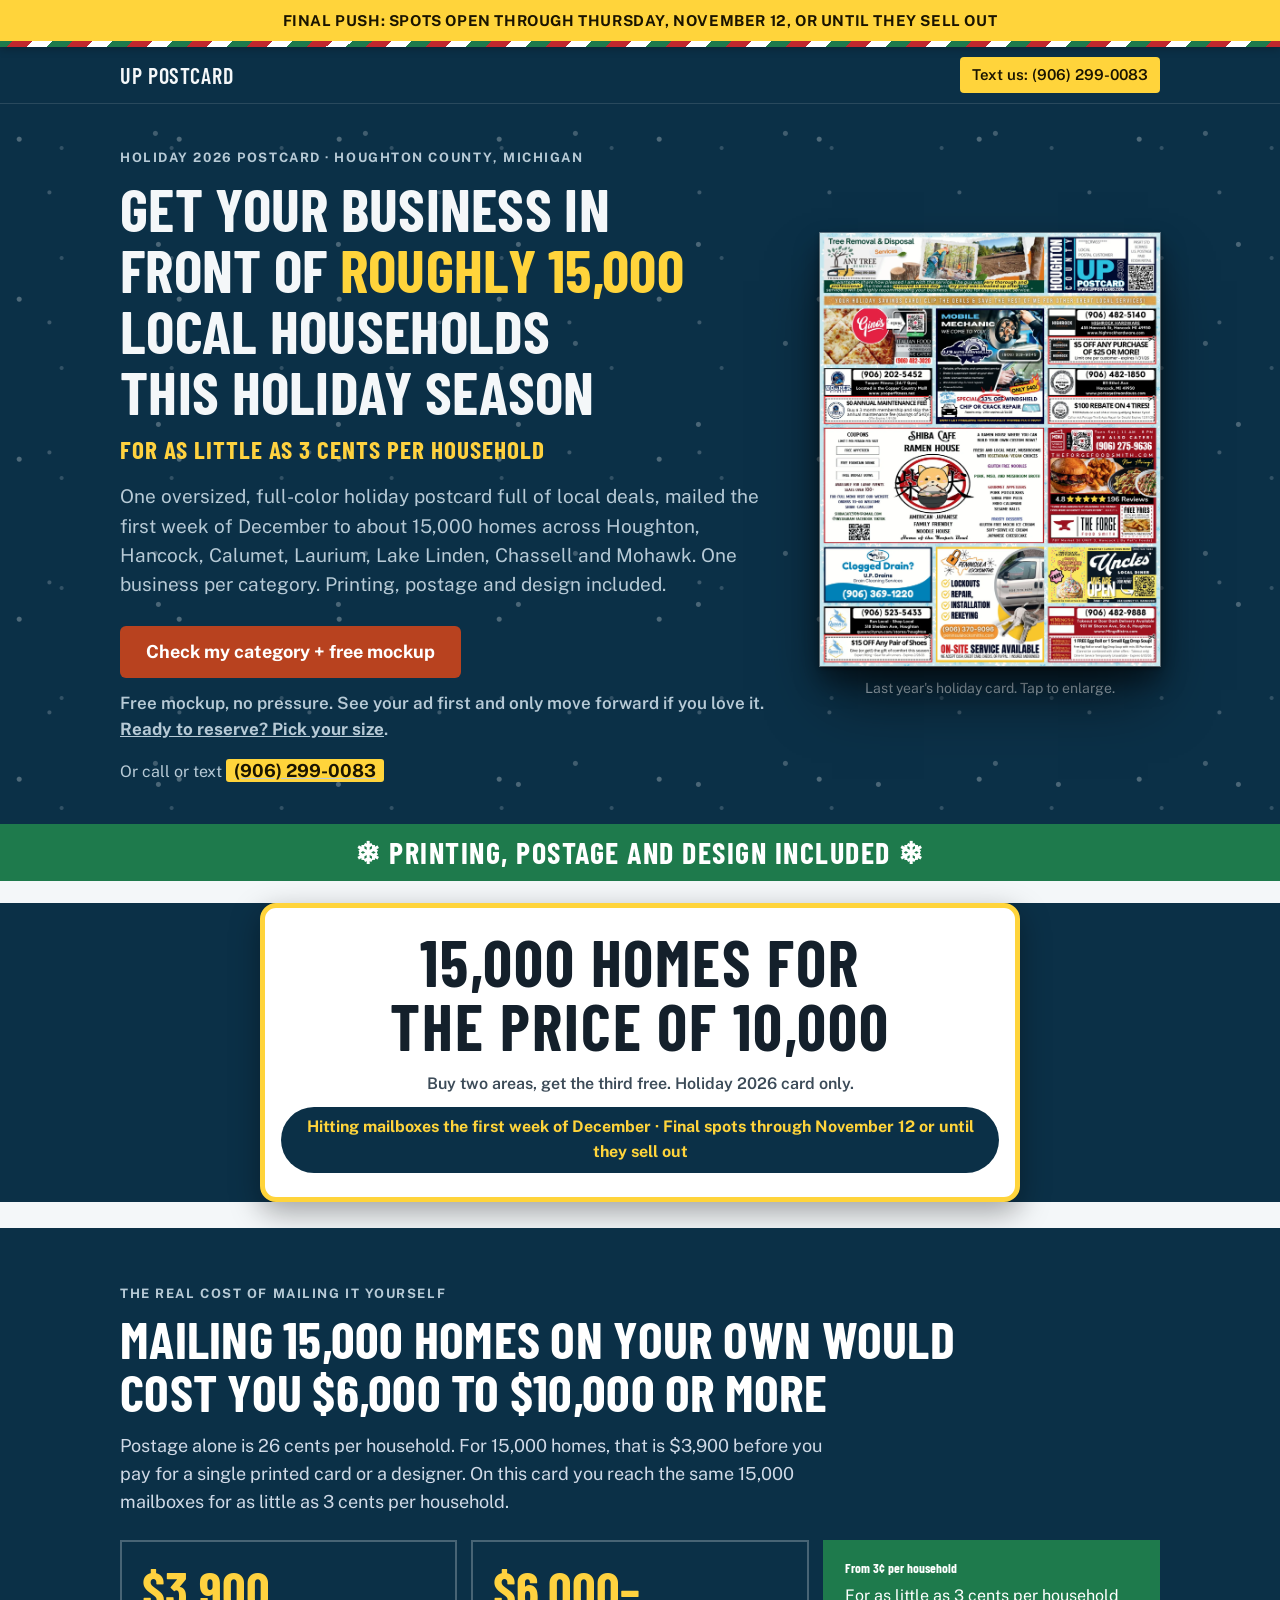
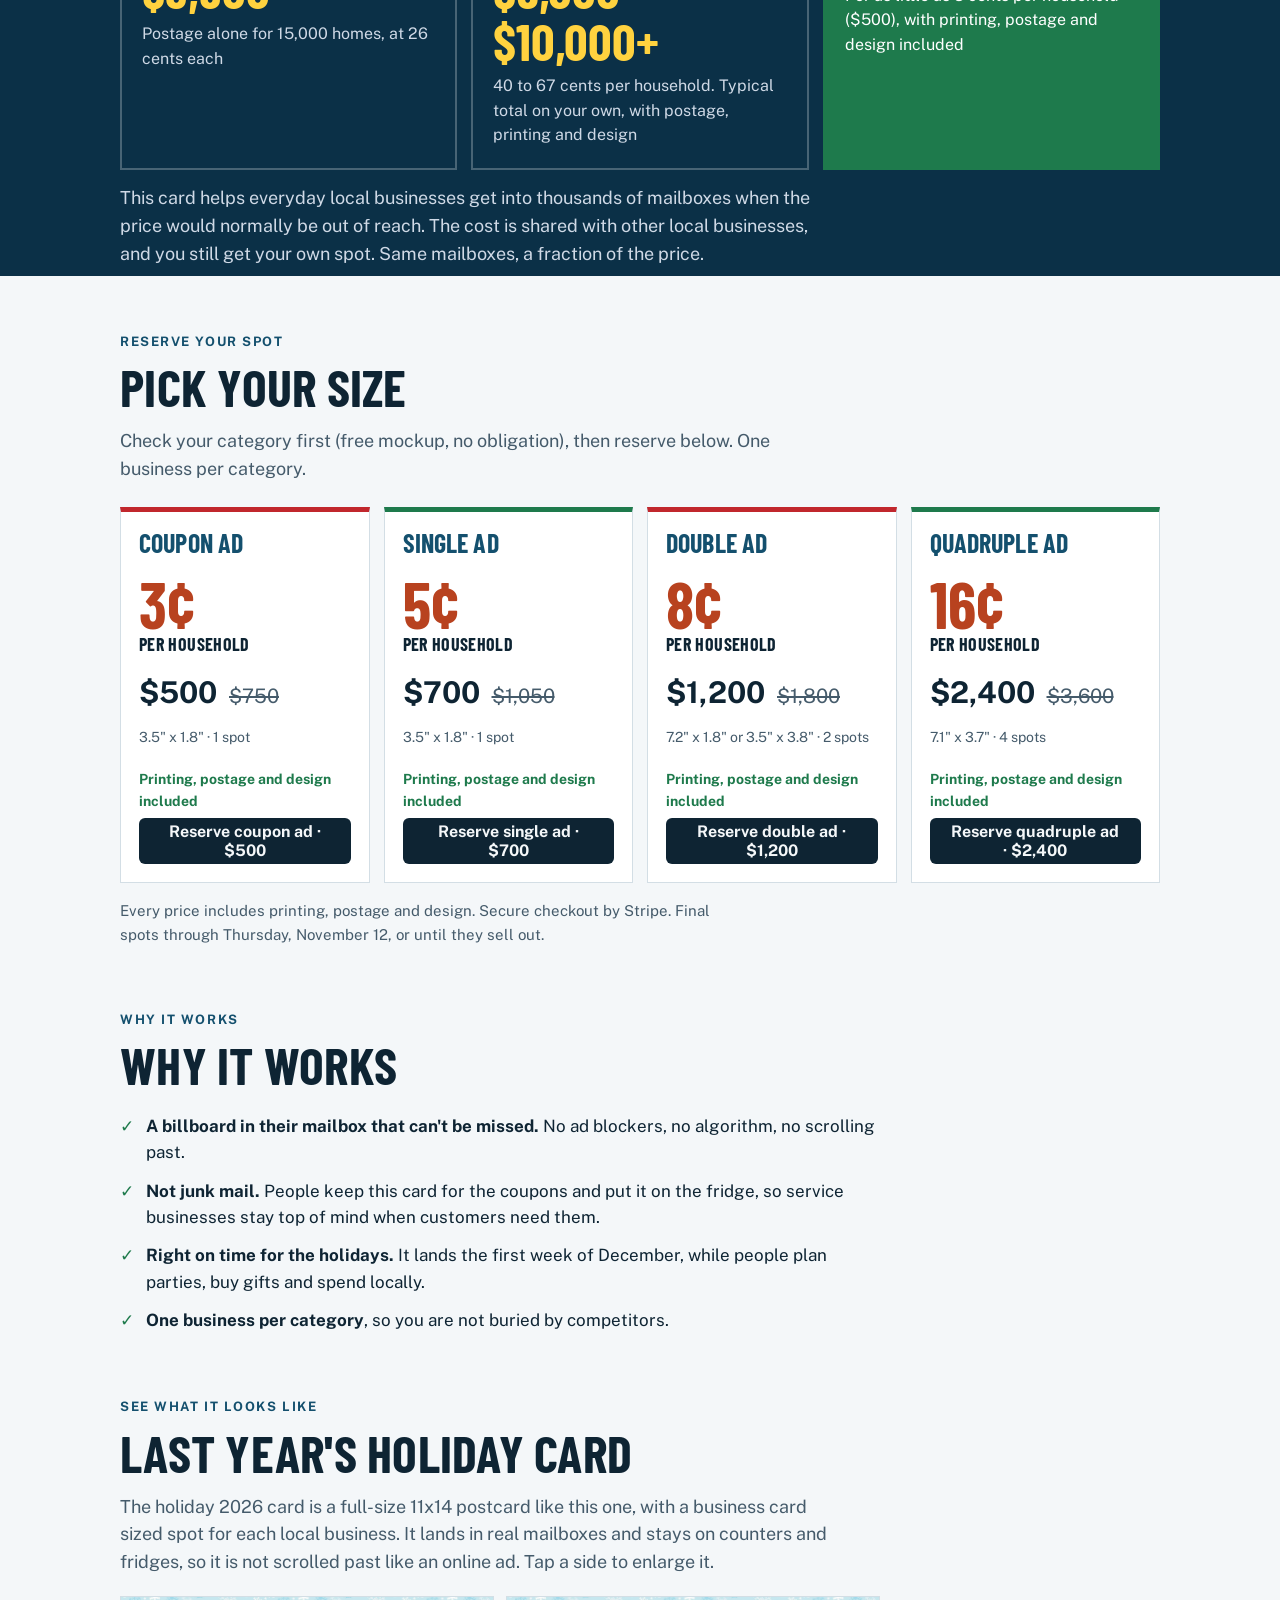
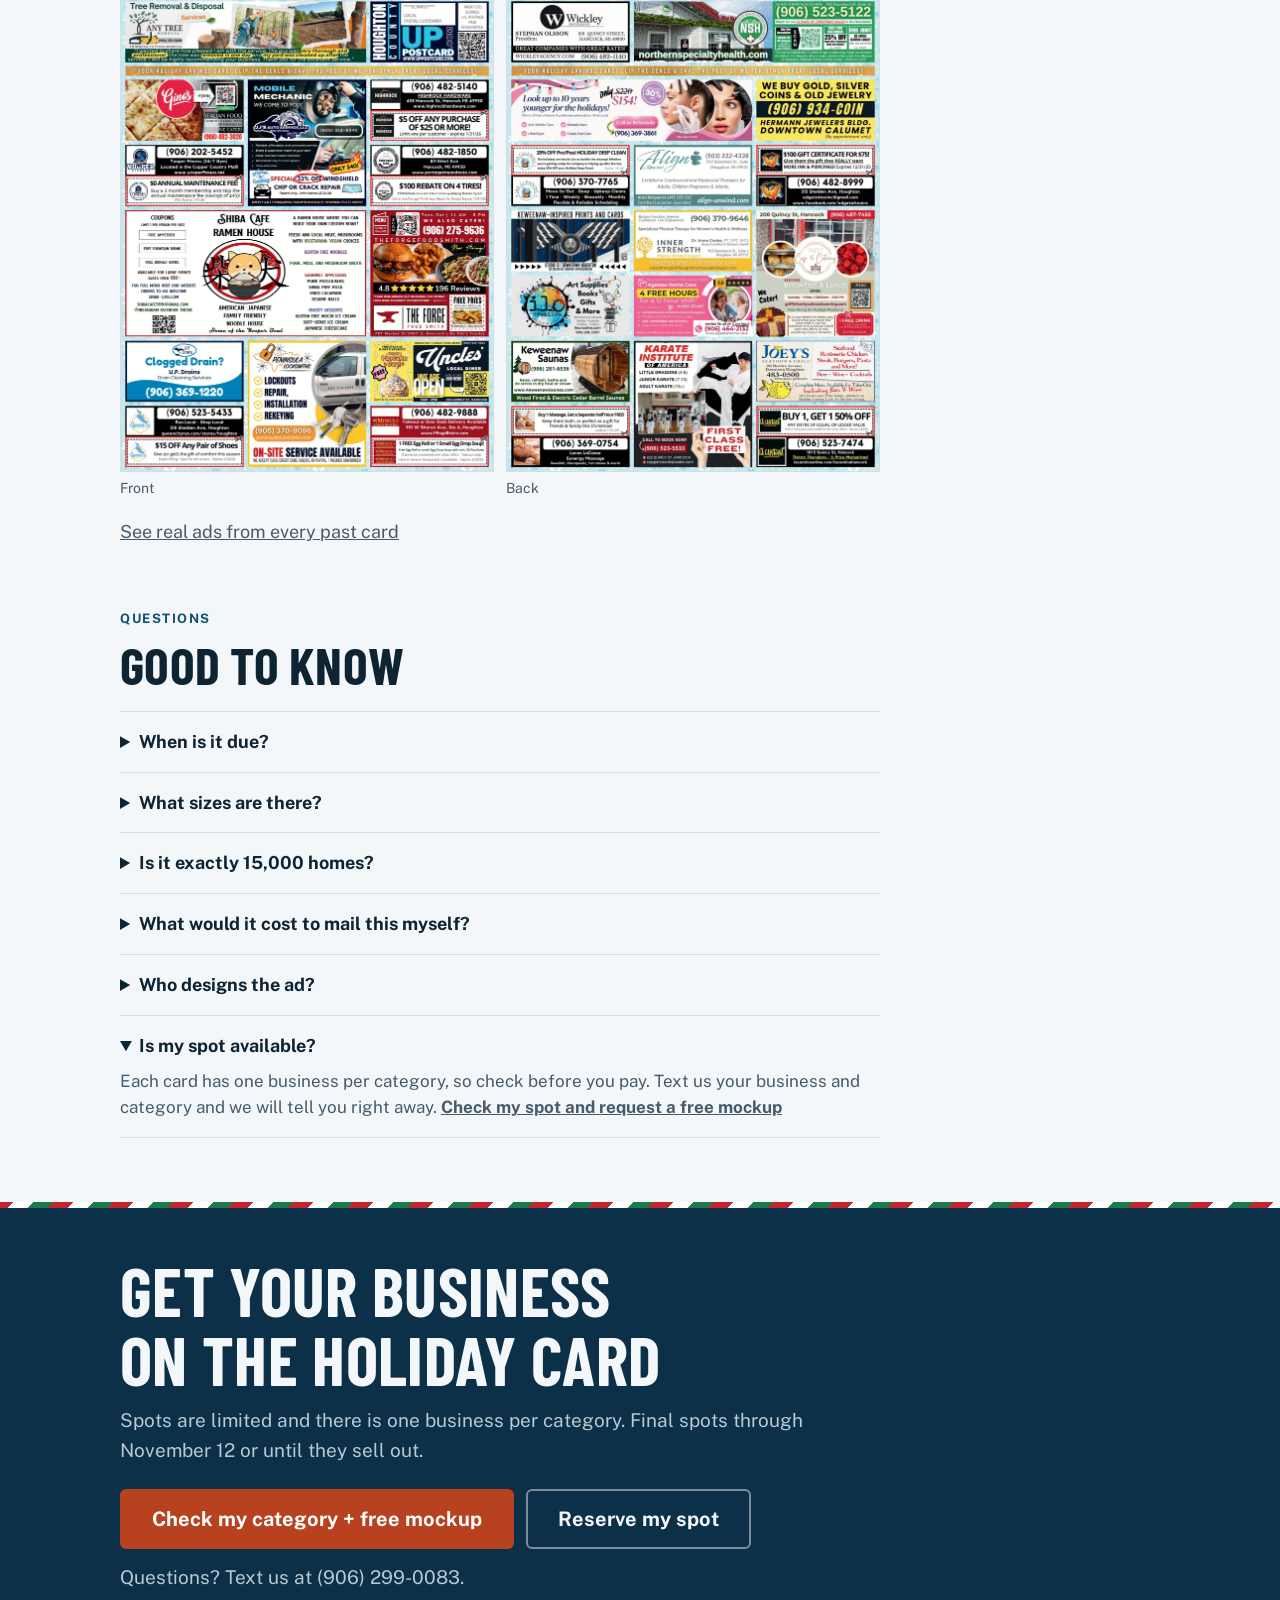
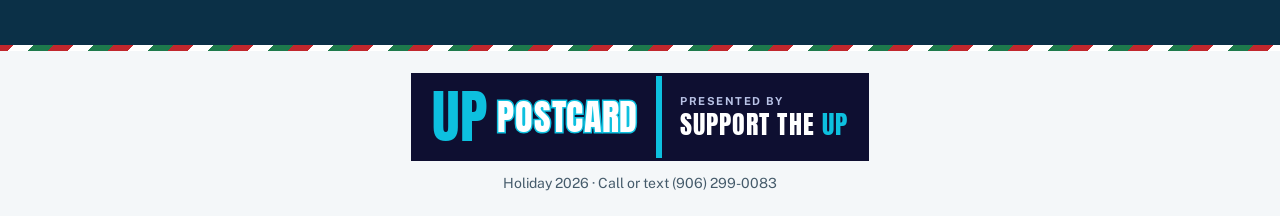
==== commit 7b711abb: "Holiday: FAQ on exact home count Co-Authored-By: Claude Sonnet 5.5 <noreply@anthropic.com> Claude-Se" ====
--- a/holiday/index.html
+++ b/holiday/index.html
@@ -180,6 +180,7 @@
     <div class="faq">
       <details><summary>When is it due?</summary><p>Spots are open through Thursday, November 12, or until they sell out. Check your category and see your free mockup first, then reserve to lock your spot.</p></details>
       <details><summary>What sizes are there?</summary><p>Coupon and single ads are 3.5" x 1.8" (one spot). A double takes two spots (7.2" x 1.8" wide or 3.5" x 3.8" tall). A quadruple takes four spots (7.1" x 3.7").</p></details>
+      <details><summary>Is it exactly 15,000 homes?</summary><p>It is close to 15,000, but not an exact number. The card is mailed by U.S. Postal Service carrier routes, and the number of homes on each route changes slightly. That means the total varies a little from card to card. Every home on the routes we choose gets one, so we say roughly 15,000.</p></details>
       <details><summary>What would it cost to mail this myself?</summary><p>Postage alone is 26 cents per household, so mailing 15,000 homes on your own is $3,900 before printing or design. Add those and most businesses land between $6,000 and $10,000 or more. On this card you reach roughly 15,000 homes for as little as 3 cents per household ($500), with printing, postage and design included.</p></details>
       <details><summary>Who designs the ad?</summary><p>We do, for free, using your logo and offer. You approve it before anything prints.</p></details>
       <details open><summary>Is my spot available?</summary><p>Each card has one business per category, so check before you pay. Text us your business and category and we will tell you right away. <a data-msg="check" href="sms:+19062990083?&body=Hi%20there%2C%20I%27d%20like%20to%20check%20my%20category%20and%20get%20a%20free%20mockup%20for%20the%20Houghton%20County%20holiday%20postcard.%20My%20business%20is%3A%20"><b>Check my spot and request a free mockup</b></a></p></details>
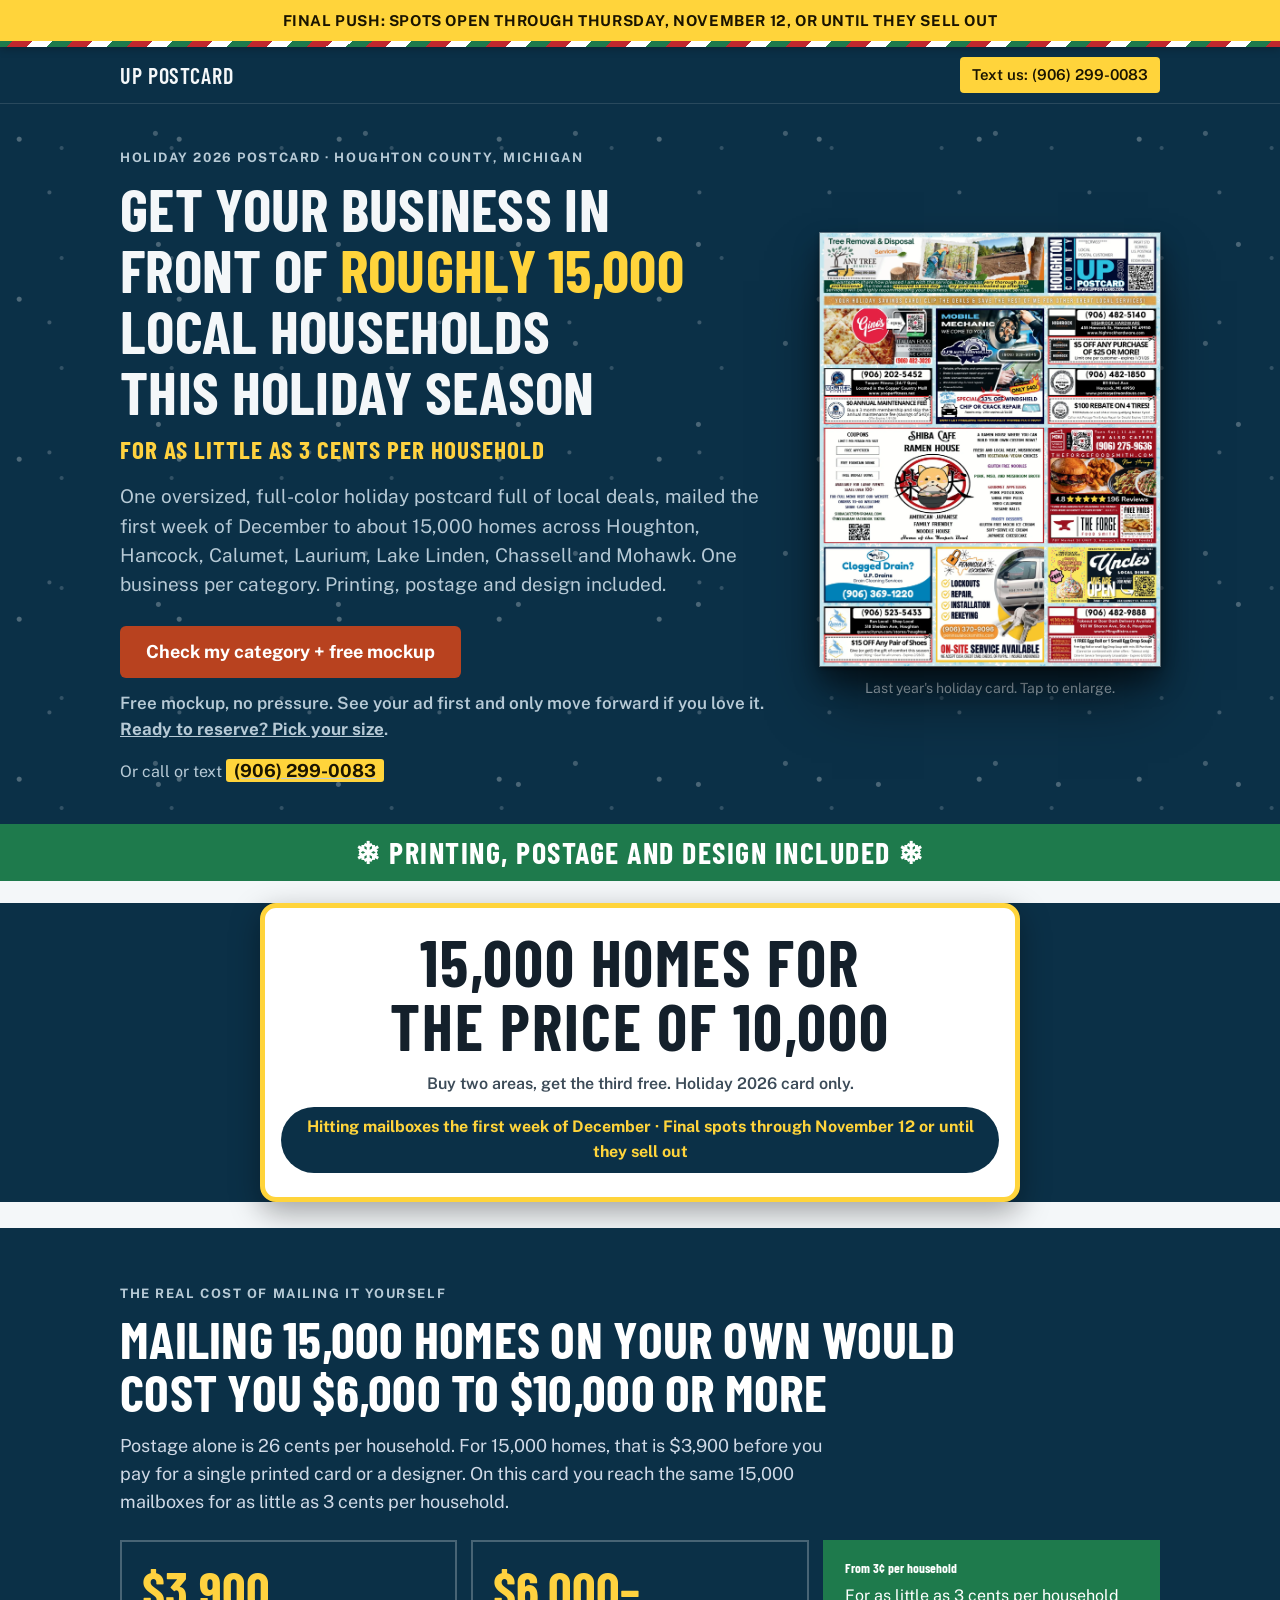
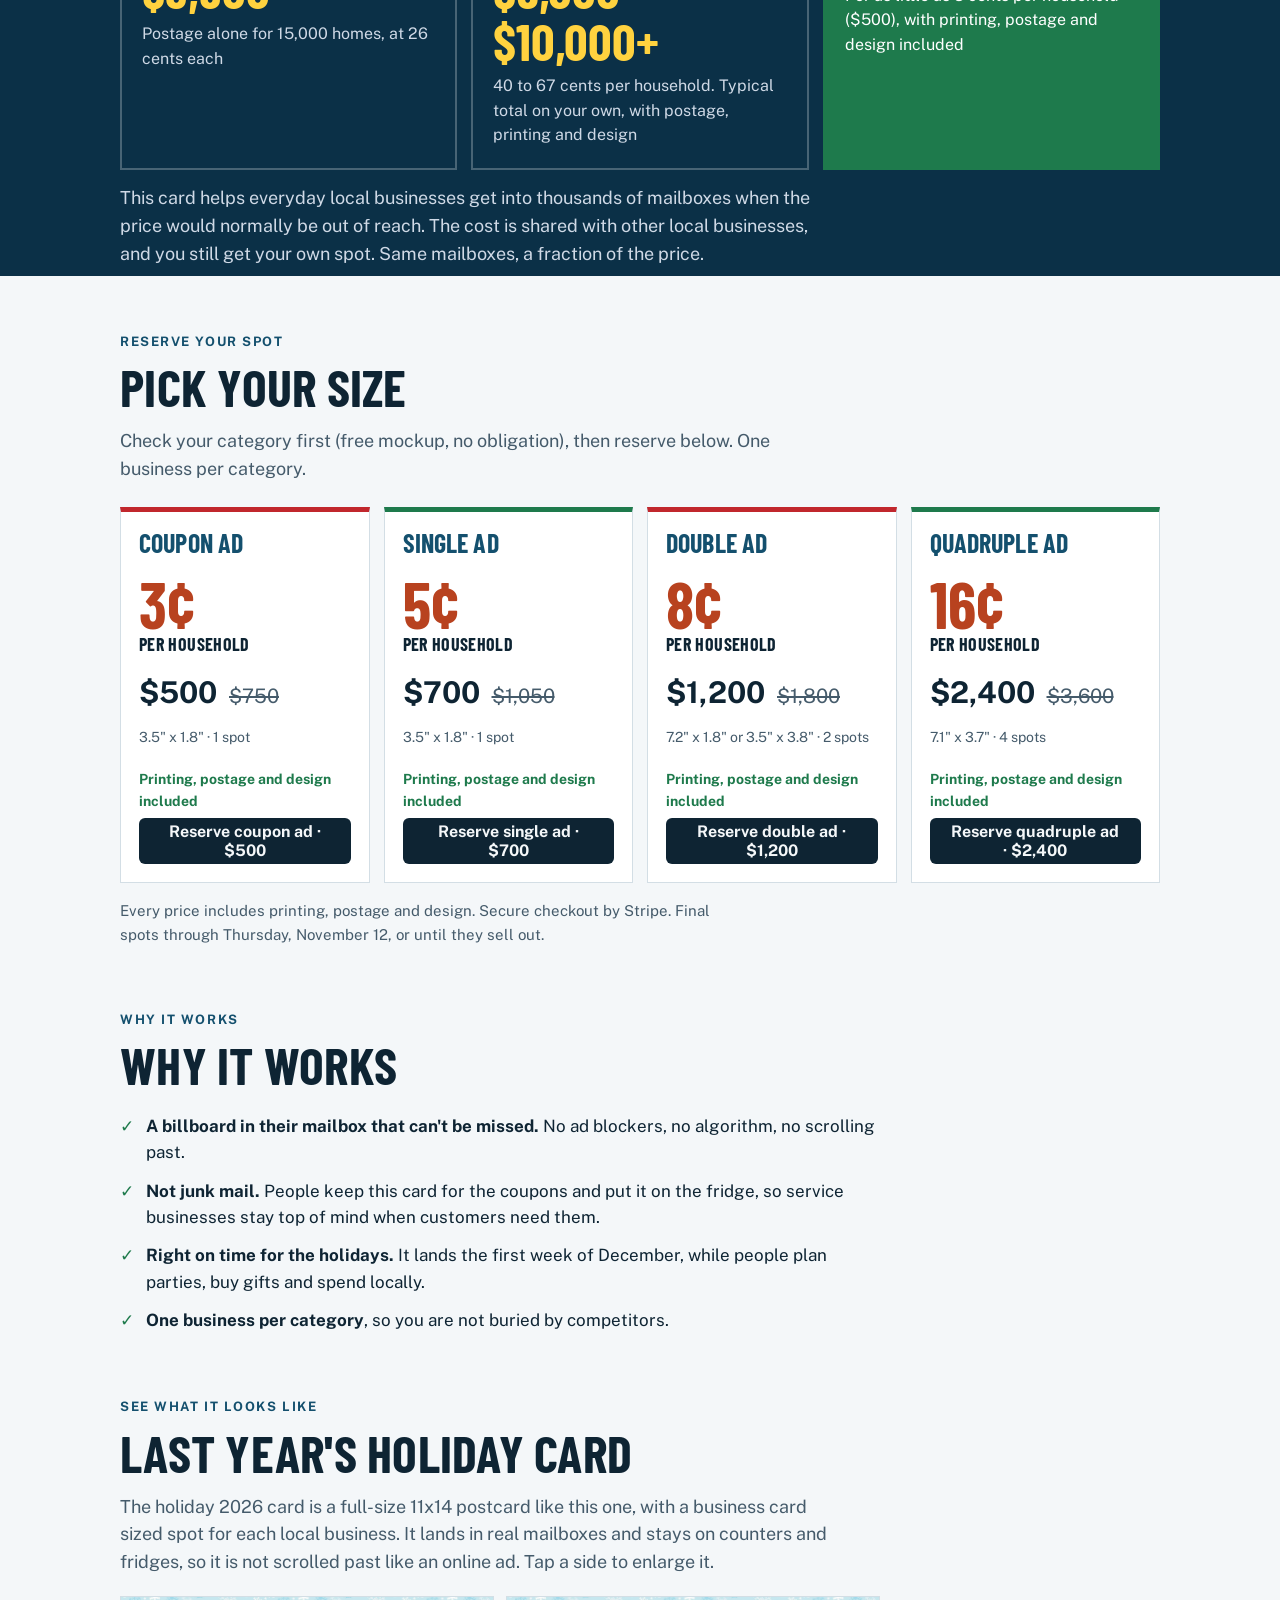
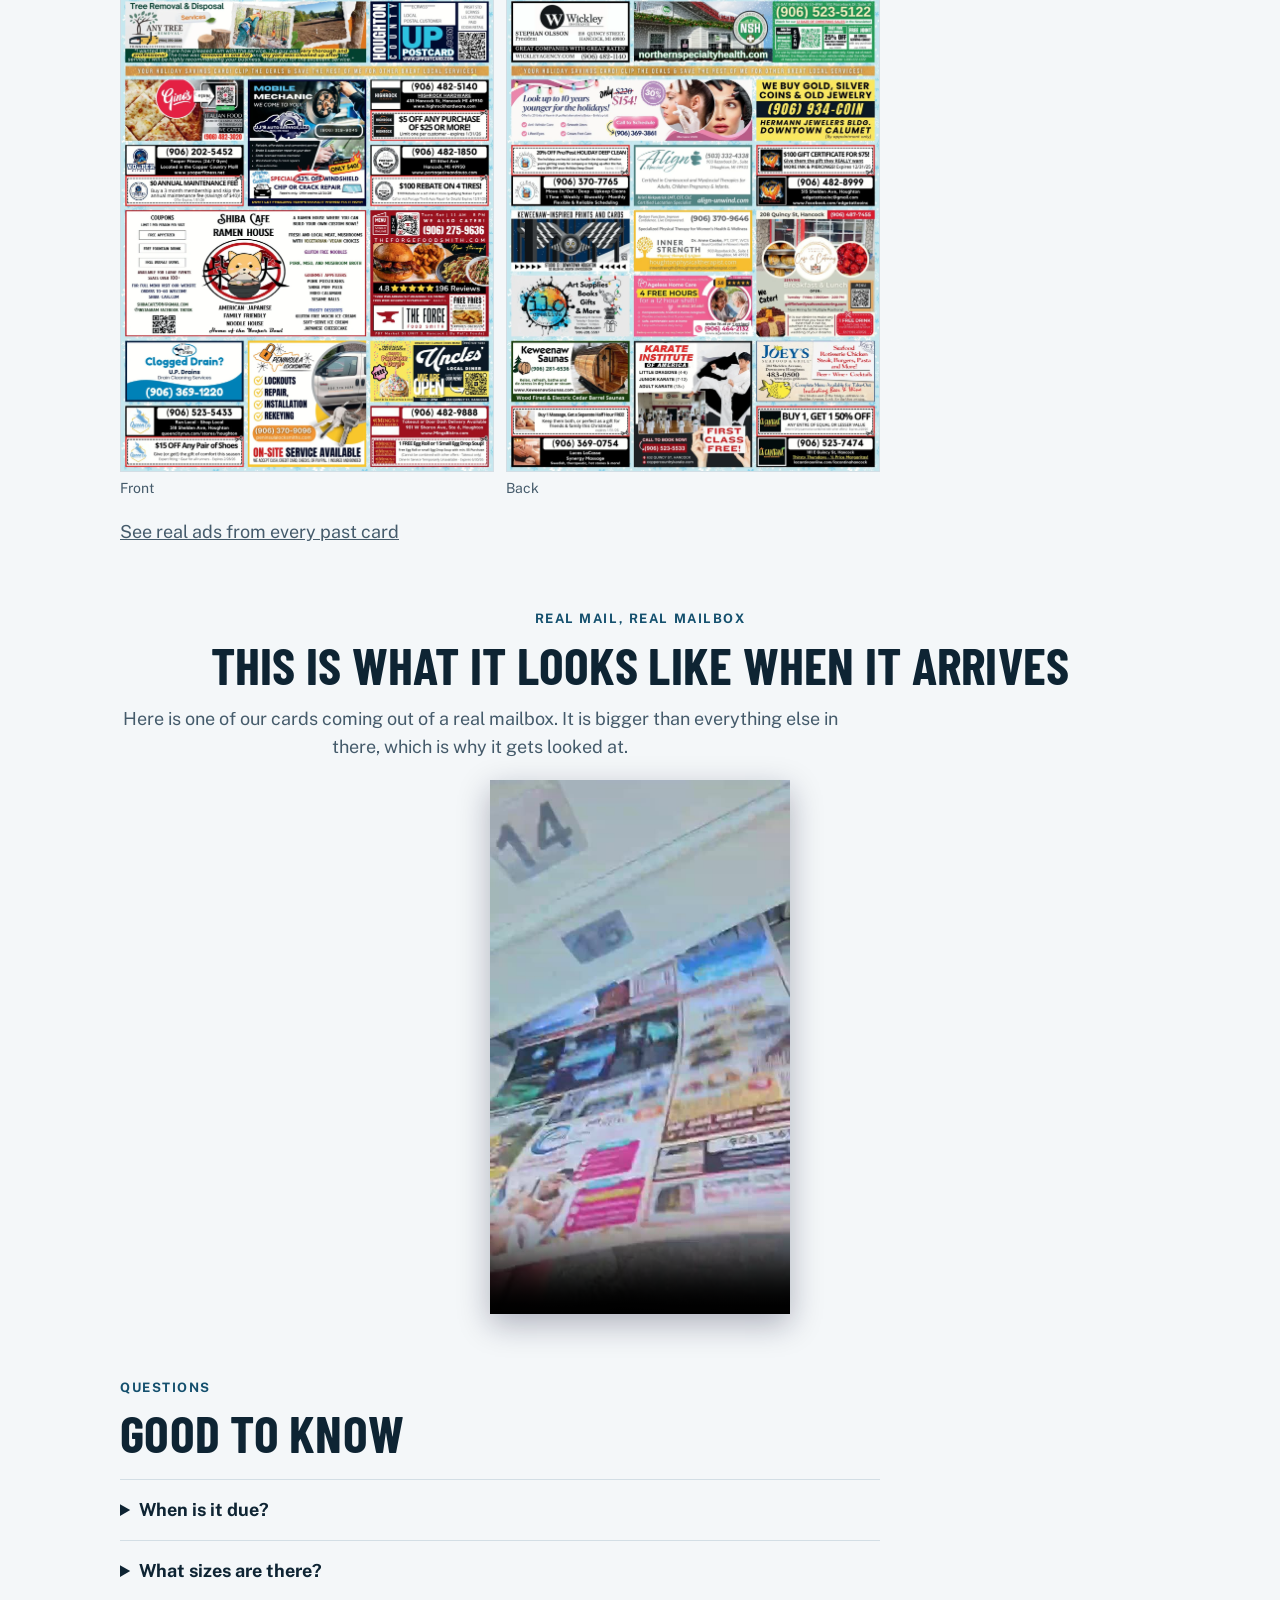
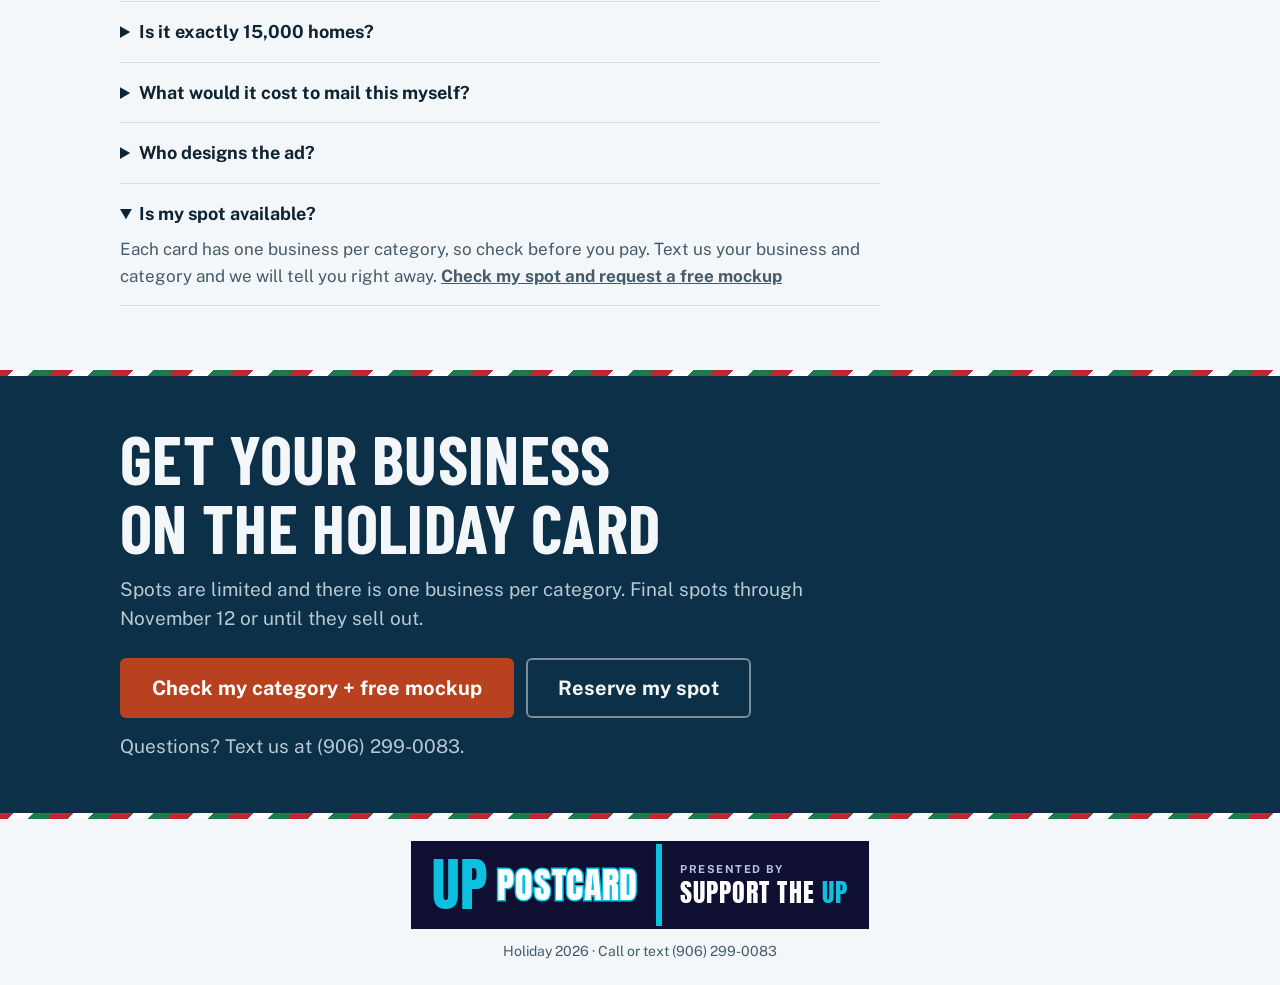
==== commit edc18d71: "Holiday: add real mailbox video section Co-Authored-By: Claude Sonnet 5.5 <noreply@anthropic.com> Cl" ====
--- a/holiday/index.html
+++ b/holiday/index.html
@@ -84,7 +84,7 @@
 @media (max-width:760px){.cmp{grid-template-columns:1fr}}
 .hero{overflow:hidden}
 </style>
-</head>
+<link rel="icon" href="/favicon.ico" sizes="any"><link rel="icon" type="image/png" sizes="48x48" href="/img/favicon-48.png"><link rel="apple-touch-icon" href="/img/apple-touch-icon.png"></head>
 <body>
 <div class="deadline band" id="dl">
   <div class="wrap"><span class="dl-label">Final push: spots open through Thursday, November 12, or until they sell out</span></div>
@@ -170,6 +170,14 @@
       <figure class="pt"><button class="frame" type="button" data-expand aria-label="Holiday 2025 card, back"><img src="../img/past/holiday-back.webp" alt="Holiday 2025 postcard from UP Postcard, back side" loading="lazy"></button><figcaption>Back</figcaption></figure>
     </div>
     <p class="lead" style="margin-top:18px"><a href="../houghton/">See real ads from every past card</a></p>
+  </div>
+</section>
+<section class="s" id="mailbox">
+  <div class="wrap" style="text-align:center">
+    <p class="label">Real mail, real mailbox</p>
+    <h2>This is what it looks like when it arrives</h2>
+    <p class="lead">Here is one of our cards coming out of a real mailbox. It is bigger than everything else in there, which is why it gets looked at.</p>
+    <video controls playsinline preload="metadata" poster="../img/mailbox-poster.jpg" aria-label="A Support the UP postcard being pulled out of a mailbox" style="display:block;margin:20px auto 0;width:100%;max-width:300px;box-shadow:0 10px 30px rgba(14,15,49,.3);background:#000"><source src="../img/mailbox.mp4" type="video/mp4"></video>
   </div>
 </section>
 
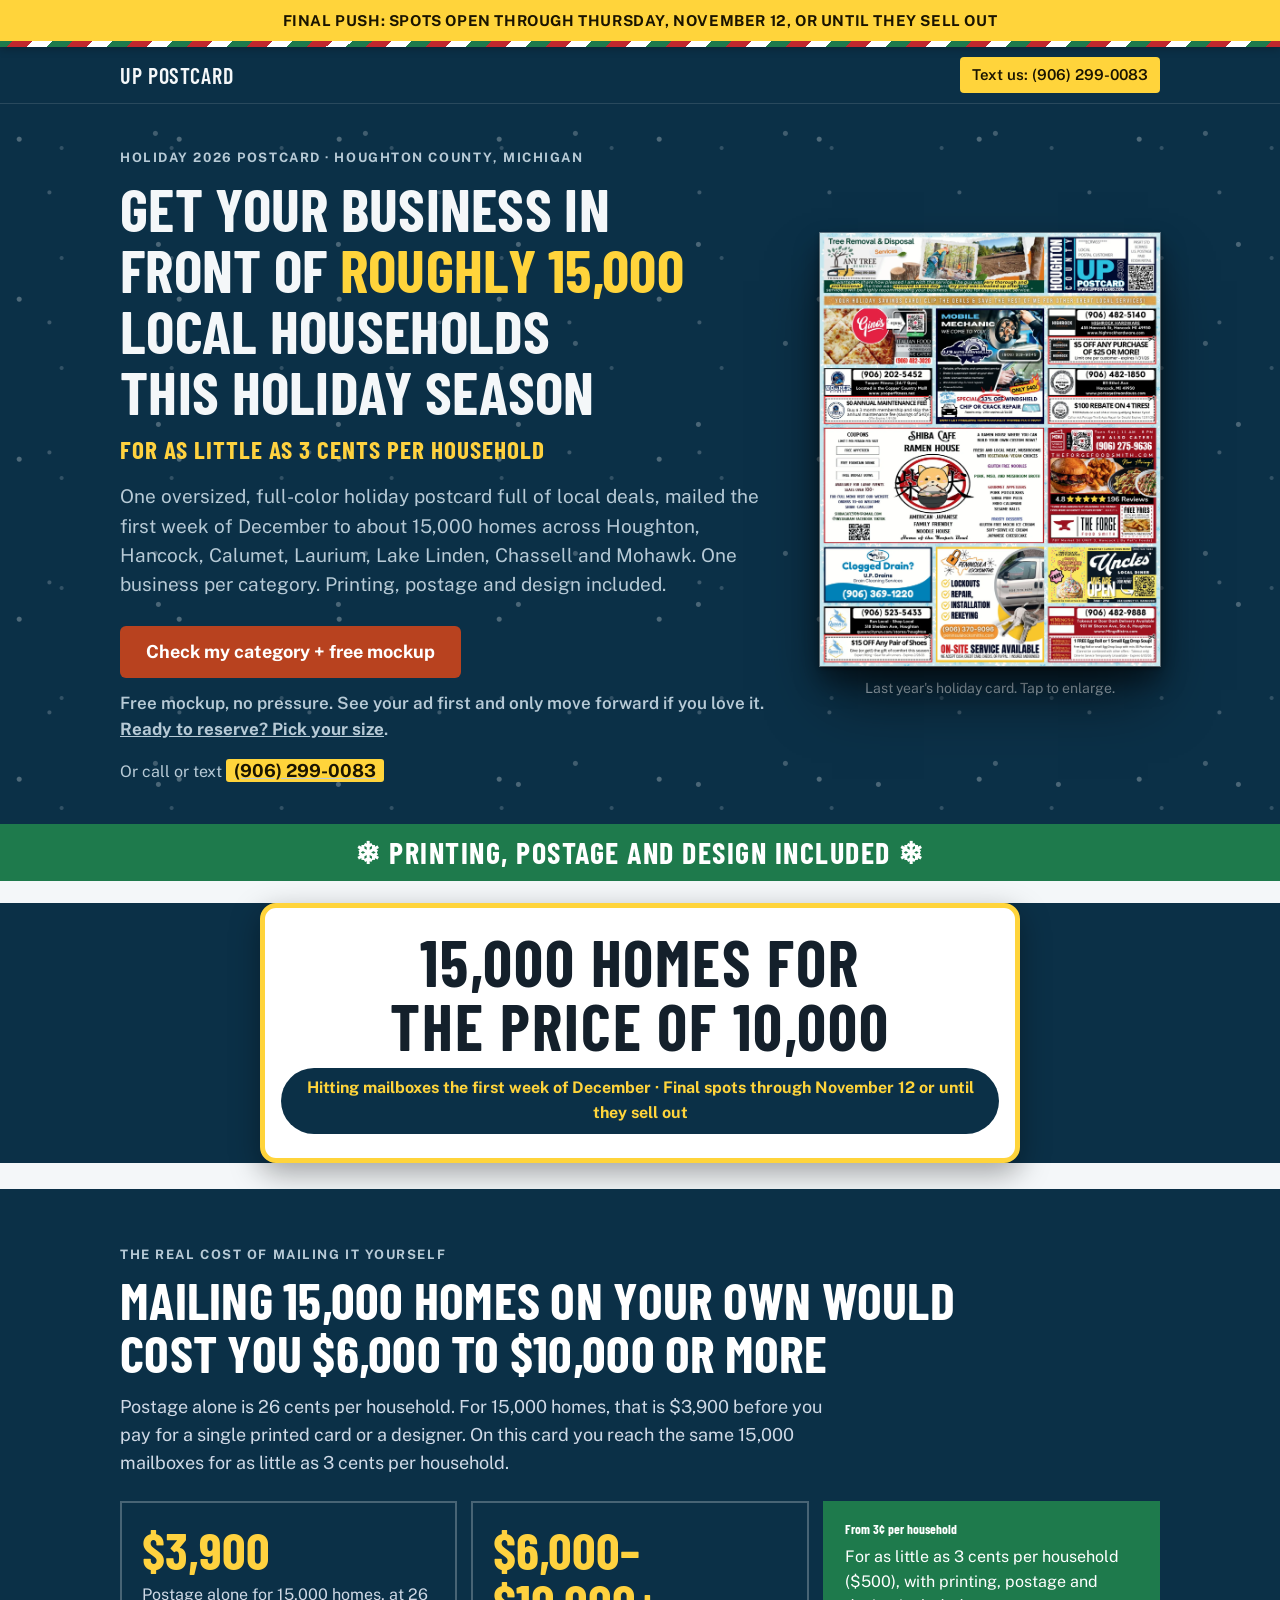
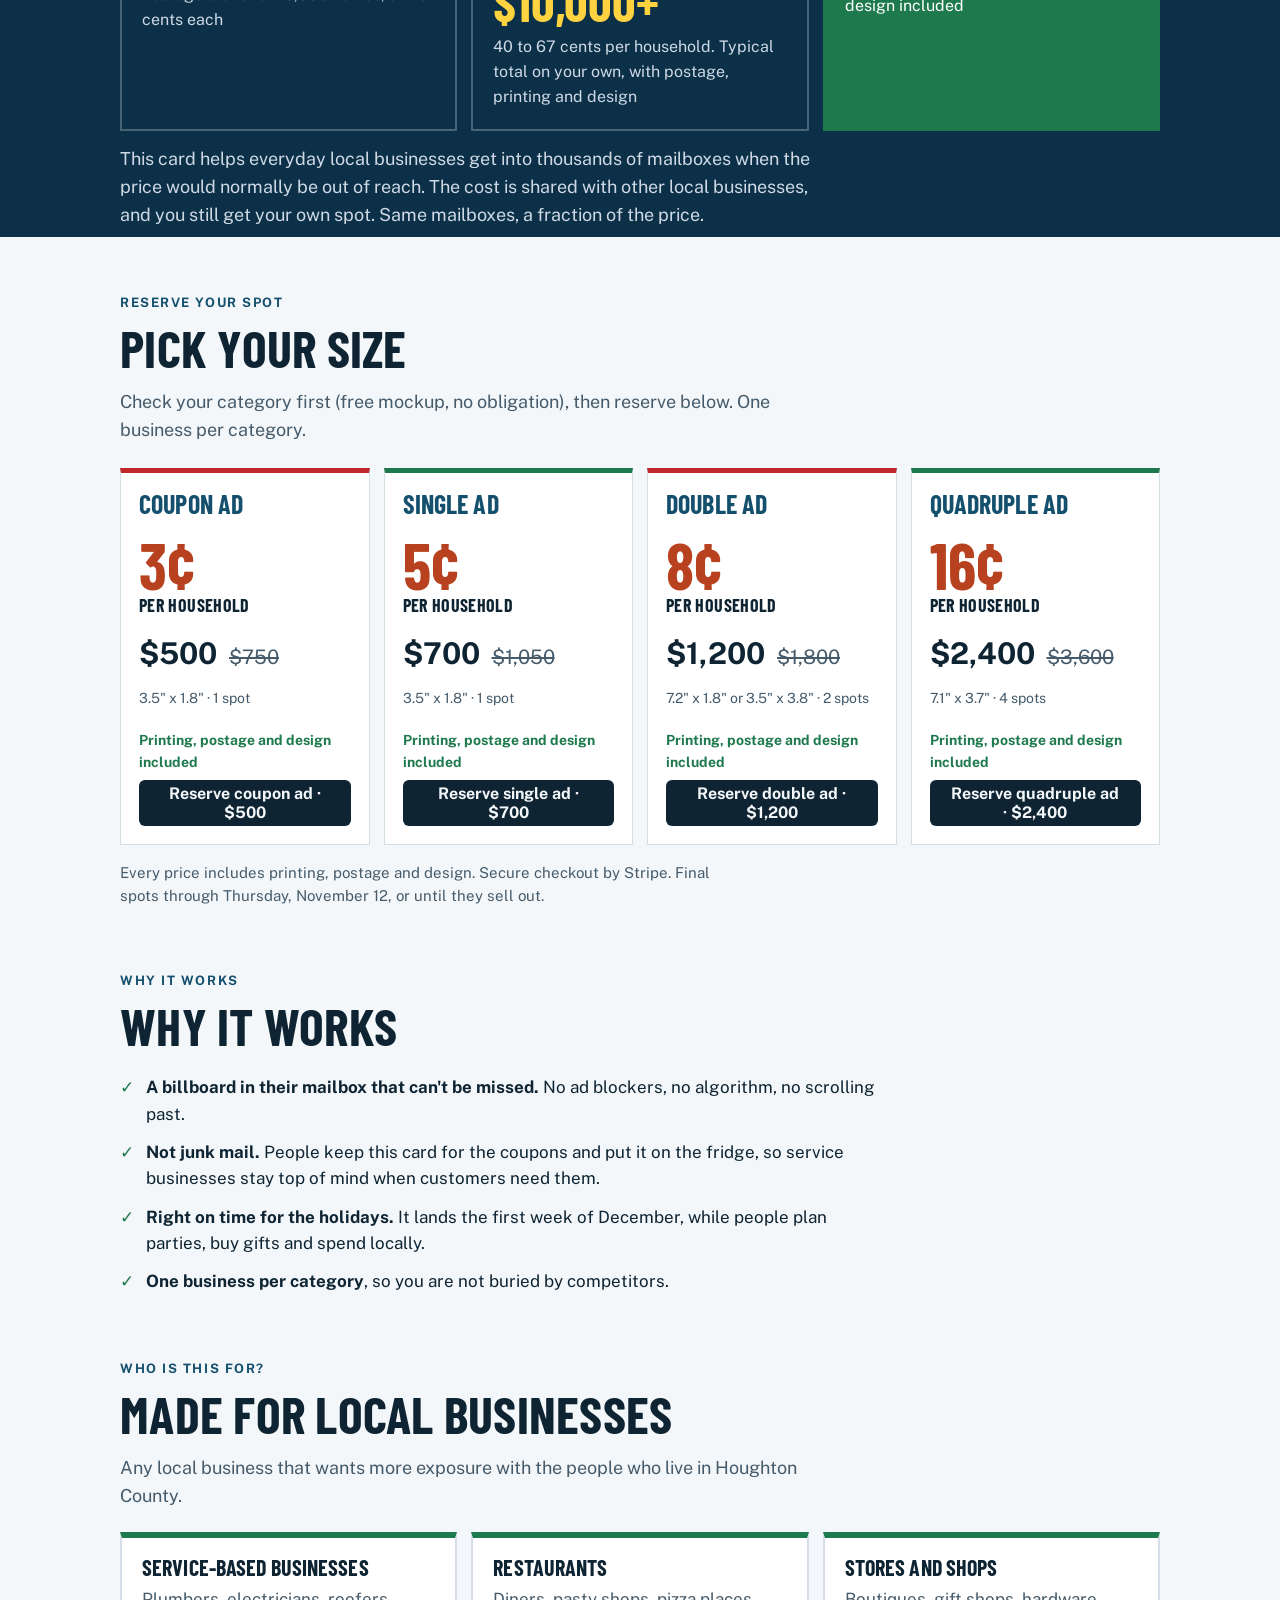
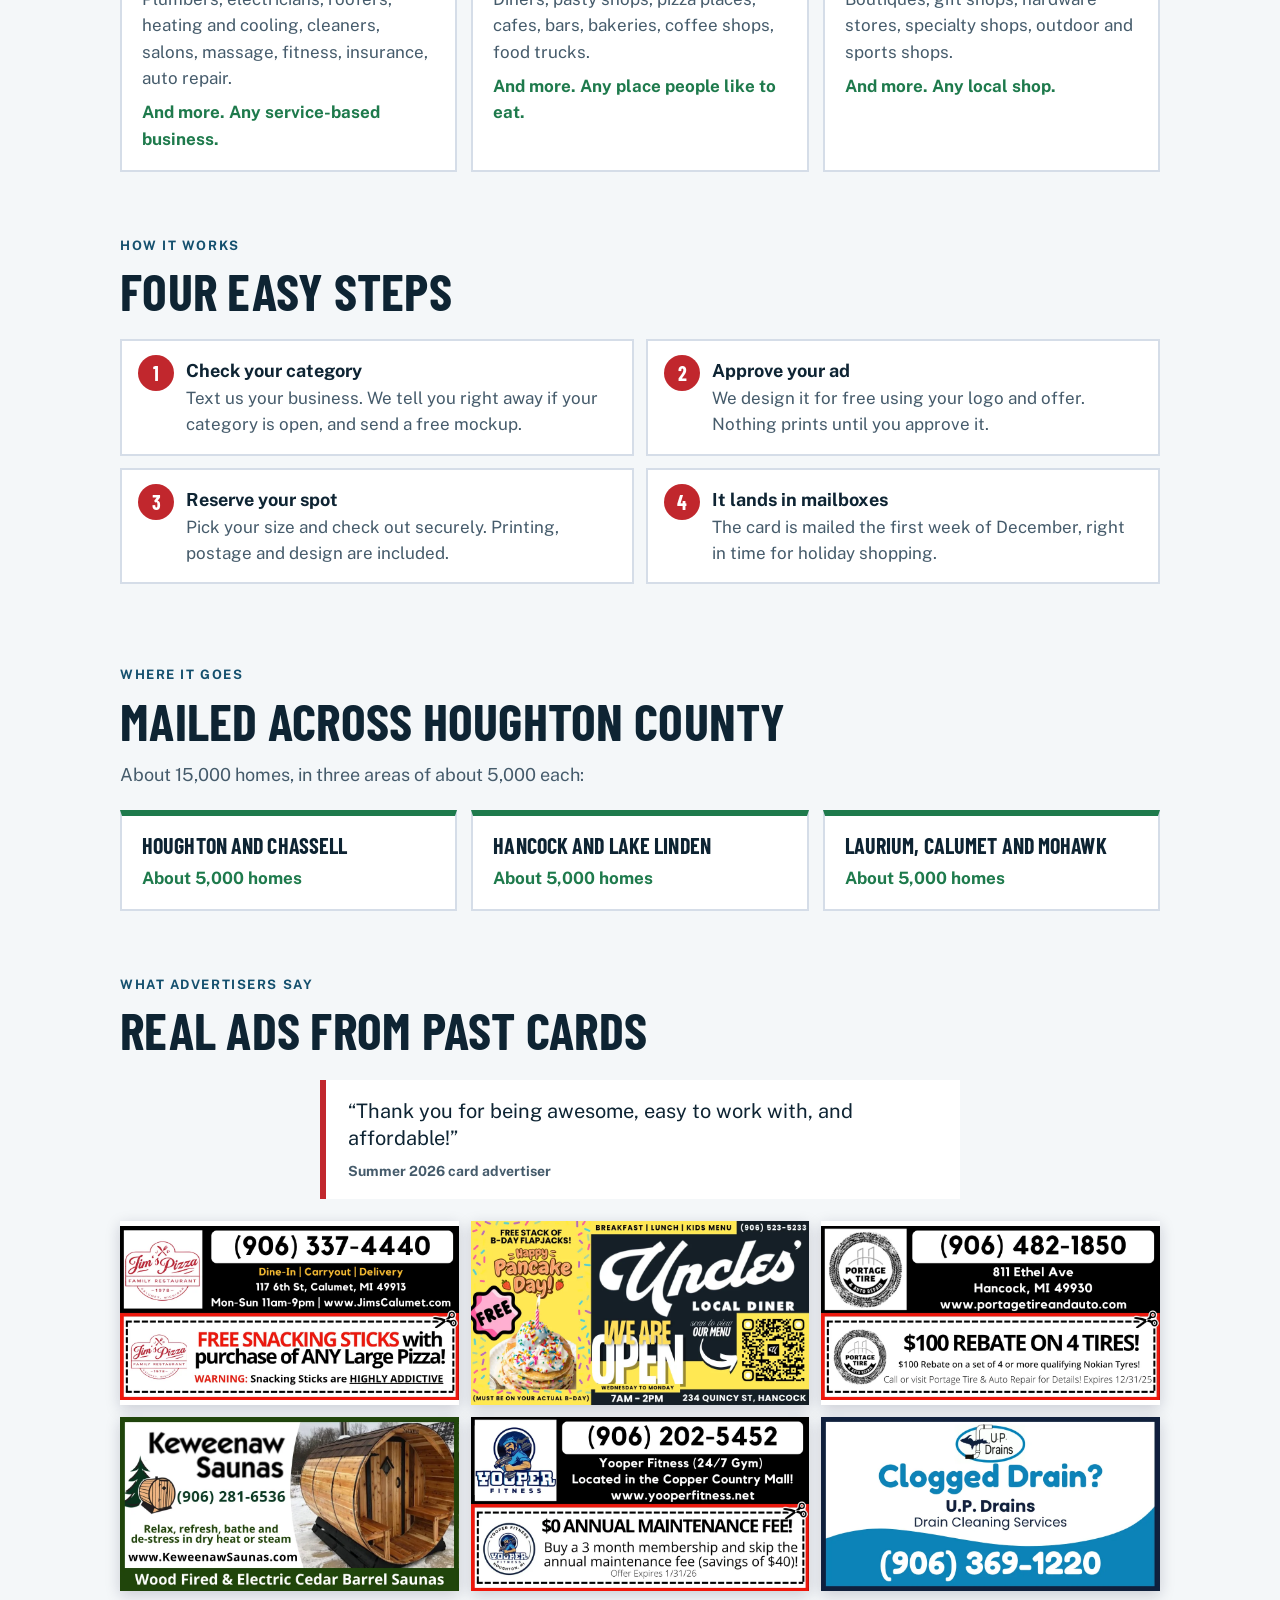
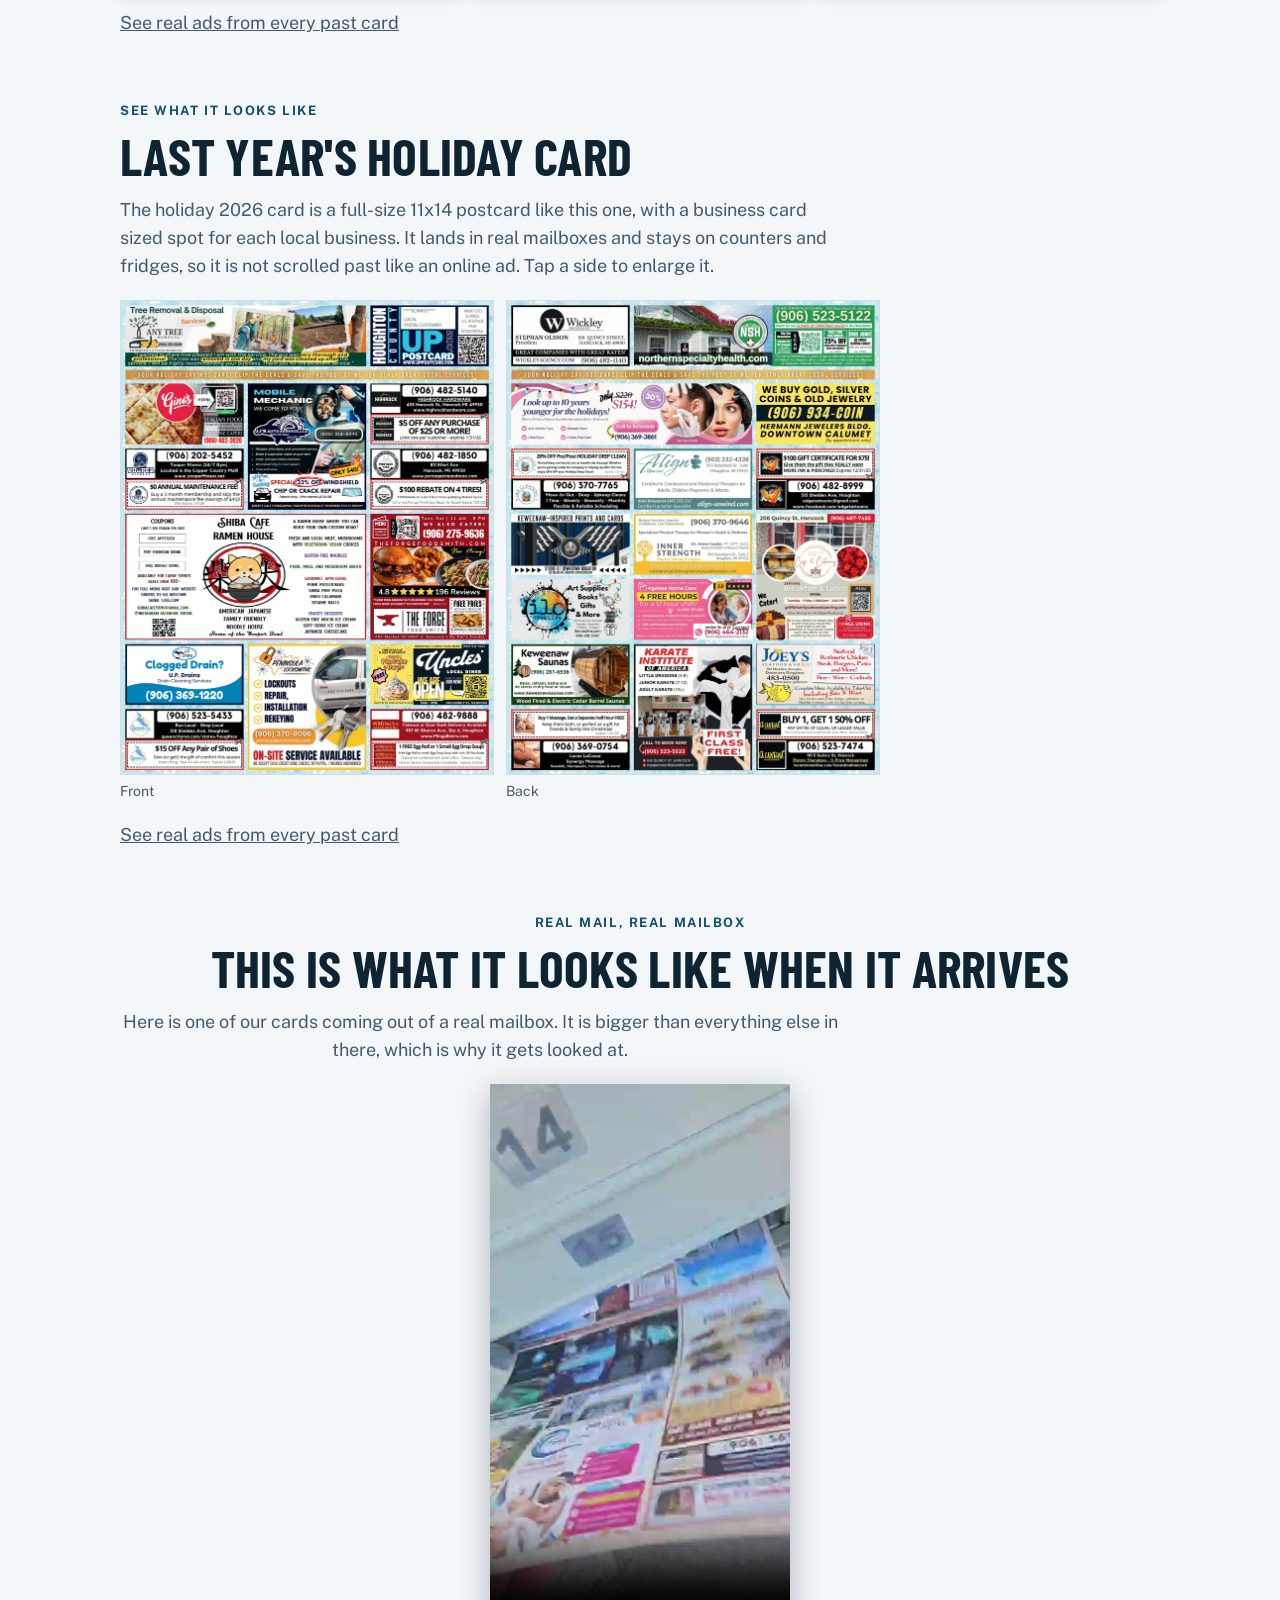
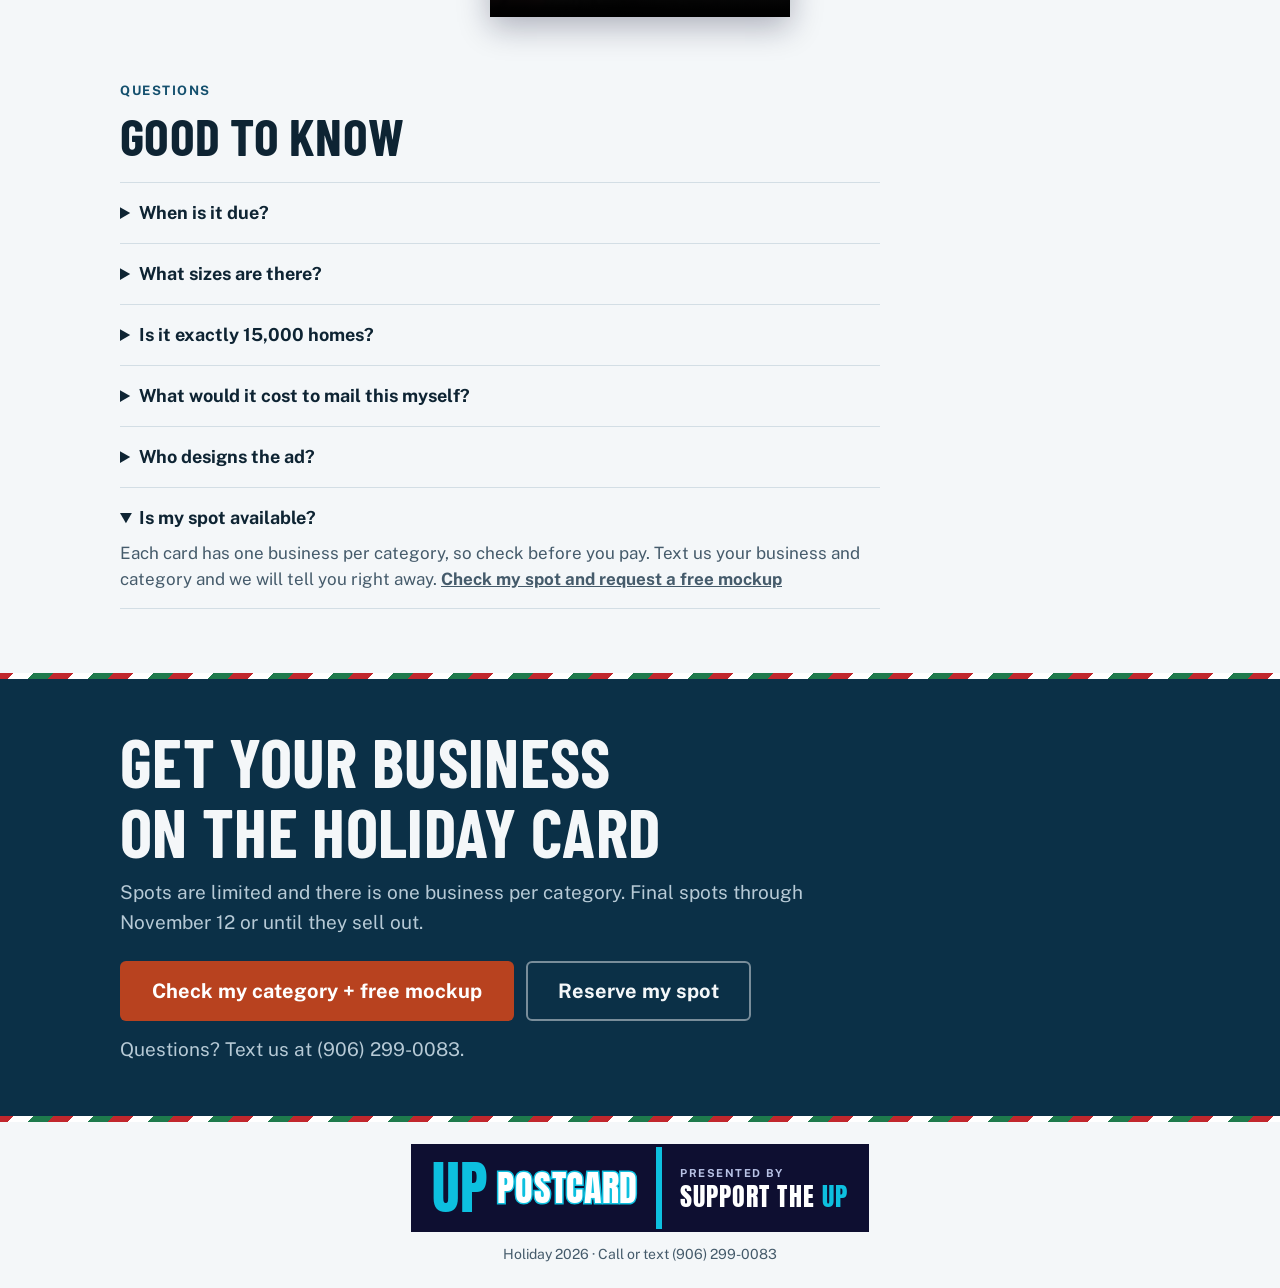
==== commit a8c7bb4c: "Holiday: who it's for, how it works, three areas, testimonial, past ads strip; drop 'buy two areas' " ====
--- a/holiday/index.html
+++ b/holiday/index.html
@@ -83,6 +83,13 @@
 .cmpnote{margin-top:18px}
 @media (max-width:760px){.cmp{grid-template-columns:1fr}}
 .hero{overflow:hidden}
+
+.wg{display:grid;gap:14px;margin-top:22px;grid-template-columns:1fr}.wg article{background:#fff;border:2px solid #d5dde8;border-top:6px solid #1e7a4c;padding:18px 20px}.wg h3{margin:0 0 8px;font-size:22px;text-transform:uppercase}.wg p{margin:0;color:var(--muted)}.wg .more{margin-top:8px;font-weight:700;color:#1e7a4c}
+.stp{display:grid;gap:12px;margin-top:22px;grid-template-columns:1fr;counter-reset:st}.stp li{list-style:none;position:relative;background:#fff;border:2px solid #d5dde8;padding:16px 18px 16px 64px}.stp li:before{counter-increment:st;content:counter(st);position:absolute;left:16px;top:14px;width:36px;height:36px;border-radius:50%;background:#c1272d;color:#fff;font:700 20px/36px var(--font-display);text-align:center}.stp b{display:block;font-size:18px}.stp span{color:var(--muted)}
+.towns{display:flex;flex-wrap:wrap;gap:10px;margin-top:20px;padding:0}.towns li{list-style:none;background:#0e0f31;color:#fff;padding:8px 14px;font-weight:700;letter-spacing:.04em;text-transform:uppercase;font-size:14px}
+.qt{margin:24px auto 0;max-width:640px;background:#fff;border-left:6px solid #c1272d;padding:18px 22px;font-size:20px;line-height:1.35}.qt cite{display:block;margin-top:10px;font-size:14px;font-style:normal;color:var(--muted);font-weight:700}
+.adg{display:grid;gap:12px;grid-template-columns:repeat(2,1fr);margin-top:22px}.adg button{display:block;width:100%;padding:0;border:0;background:#fff;box-shadow:0 4px 14px rgba(14,15,49,.18);cursor:zoom-in}.adg img{display:block;width:100%;height:auto}
+@media(min-width:760px){.wg{grid-template-columns:repeat(3,1fr)}.stp{grid-template-columns:repeat(2,1fr)}.adg{grid-template-columns:repeat(3,1fr)}}
 </style>
 <link rel="icon" href="/favicon.ico" sizes="any"><link rel="icon" type="image/png" sizes="48x48" href="/img/favicon-48.png"><link rel="apple-touch-icon" href="/img/apple-touch-icon.png"></head>
 <body>
@@ -112,7 +119,6 @@
 <section class="offer" aria-label="Holiday offer">
   <div class="band"><div class="wrap offer-main">
     <p class="anysize" style="margin-top:0;font-size:min(10vw,64px);white-space:normal;text-wrap:balance">15,000 homes for the price of 10,000</p>
-    <p class="line2">Buy two areas, get the third free. Holiday 2026 card only.</p>
     <p class="when">Hitting mailboxes the first week of December &middot; Final spots through November 12 or until they sell out</p>
   </div></div>
 </section>
@@ -159,7 +165,59 @@
     </ul>
   </div>
 </section>
-
+<section class="s" id="who">
+  <div class="wrap">
+    <p class="label">Who is this for?</p>
+    <h2>Made for local businesses</h2>
+    <p class="lead">Any local business that wants more exposure with the people who live in Houghton County.</p>
+    <div class="wg">
+      <article><h3>Service-based businesses</h3><p>Plumbers, electricians, roofers, heating and cooling, cleaners, salons, massage, fitness, insurance, auto repair.</p><p class="more">And more. Any service-based business.</p></article>
+      <article><h3>Restaurants</h3><p>Diners, pasty shops, pizza places, cafes, bars, bakeries, coffee shops, food trucks.</p><p class="more">And more. Any place people like to eat.</p></article>
+      <article><h3>Stores and shops</h3><p>Boutiques, gift shops, hardware stores, specialty shops, outdoor and sports shops.</p><p class="more">And more. Any local shop.</p></article>
+    </div>
+  </div>
+</section>
+<section class="s band" id="how">
+  <div class="wrap">
+    <p class="label">How it works</p>
+    <h2>Four easy steps</h2>
+    <ol class="stp" style="padding:0">
+      <li><b>Check your category</b><span>Text us your business. We tell you right away if your category is open, and send a free mockup.</span></li>
+      <li><b>Approve your ad</b><span>We design it for free using your logo and offer. Nothing prints until you approve it.</span></li>
+      <li><b>Reserve your spot</b><span>Pick your size and check out securely. Printing, postage and design are included.</span></li>
+      <li><b>It lands in mailboxes</b><span>The card is mailed the first week of December, right in time for holiday shopping.</span></li>
+    </ol>
+  </div>
+</section>
+<section class="s" id="where">
+  <div class="wrap">
+    <p class="label">Where it goes</p>
+    <h2>Mailed across Houghton County</h2>
+    <p class="lead">About 15,000 homes, in three areas of about 5,000 each:</p>
+    <div class="wg">
+      <article><h3>Houghton and Chassell</h3><p class="more" style="margin:0">About 5,000 homes</p></article>
+      <article><h3>Hancock and Lake Linden</h3><p class="more" style="margin:0">About 5,000 homes</p></article>
+      <article><h3>Laurium, Calumet and Mohawk</h3><p class="more" style="margin:0">About 5,000 homes</p></article>
+    </div>
+  </div>
+</section>
+
+<section class="s band" id="proof">
+  <div class="wrap">
+    <p class="label">What advertisers say</p>
+    <h2>Real ads from past cards</h2>
+    <blockquote class="qt">&ldquo;Thank you for being awesome, easy to work with, and affordable!&rdquo;<cite>Summer 2026 card advertiser</cite></blockquote>
+    <div class="adg">
+      <button type="button" data-expand aria-label="Jim's Pizza coupon ad, full size"><img src="../img/ads/coupon-jims-pizza.webp" alt="Jim's Pizza coupon ad from a past card" loading="lazy"></button>
+      <button type="button" data-expand aria-label="Uncle's Local Diner ad, full size"><img src="../img/ads/single-uncles-diner.webp" alt="Uncles Local Diner ad from a past card" loading="lazy"></button>
+      <button type="button" data-expand aria-label="Portage Tire coupon ad, full size"><img src="../img/ads/coupon-portage-tire.webp" alt="Portage Tire coupon ad from a past card" loading="lazy"></button>
+      <button type="button" data-expand aria-label="Keweenaw Saunas ad, full size"><img src="../img/ads/single-keweenaw-saunas.webp" alt="Keweenaw Saunas ad from a past card" loading="lazy"></button>
+      <button type="button" data-expand aria-label="Yooper Fitness coupon ad, full size"><img src="../img/ads/coupon-yooper-fitness.webp" alt="Yooper Fitness coupon ad from a past card" loading="lazy"></button>
+      <button type="button" data-expand aria-label="UP Drains ad, full size"><img src="../img/ads/single-up-drains.webp" alt="UP Drains ad from a past card" loading="lazy"></button>
+    </div>
+    <p class="lead" style="margin-top:18px"><a href="../houghton/">See real ads from every past card</a></p>
+  </div>
+</section>
 <section class="s band" id="card">
   <div class="wrap">
     <p class="label">See what it looks like</p>
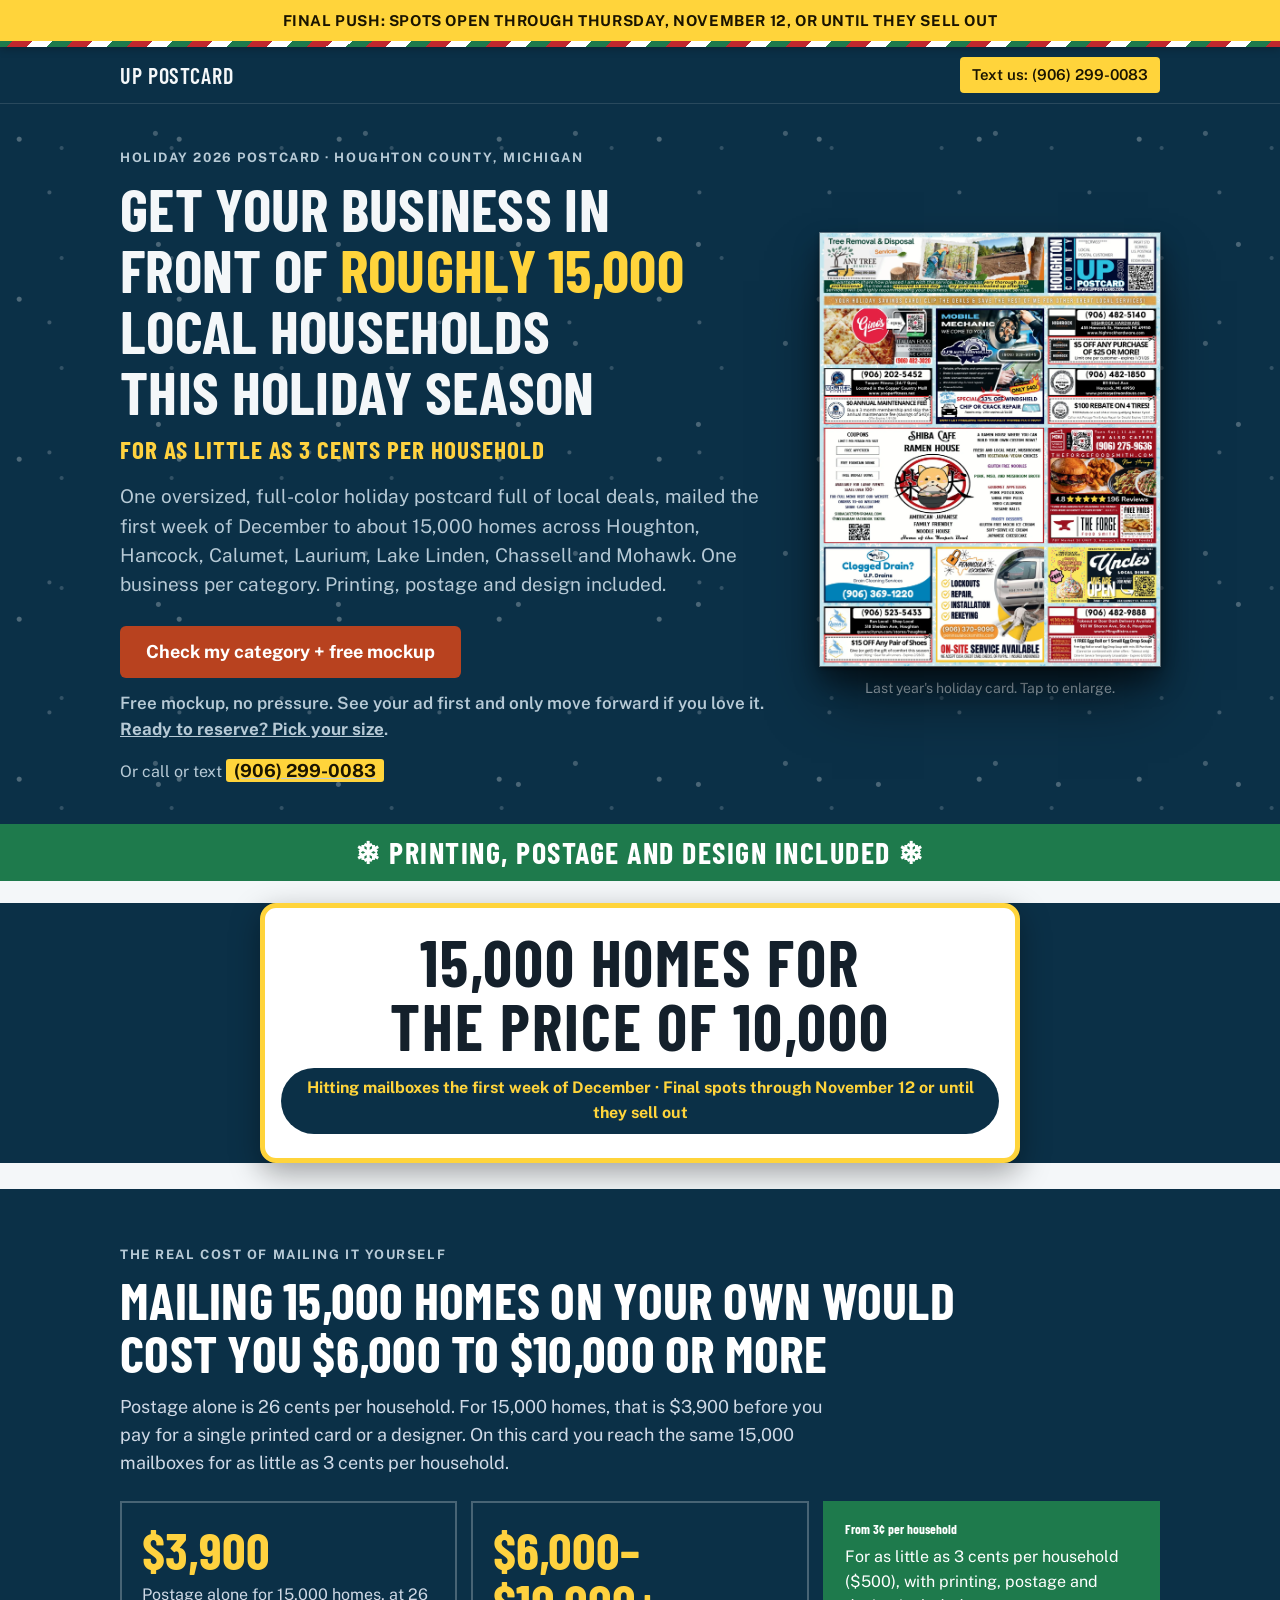
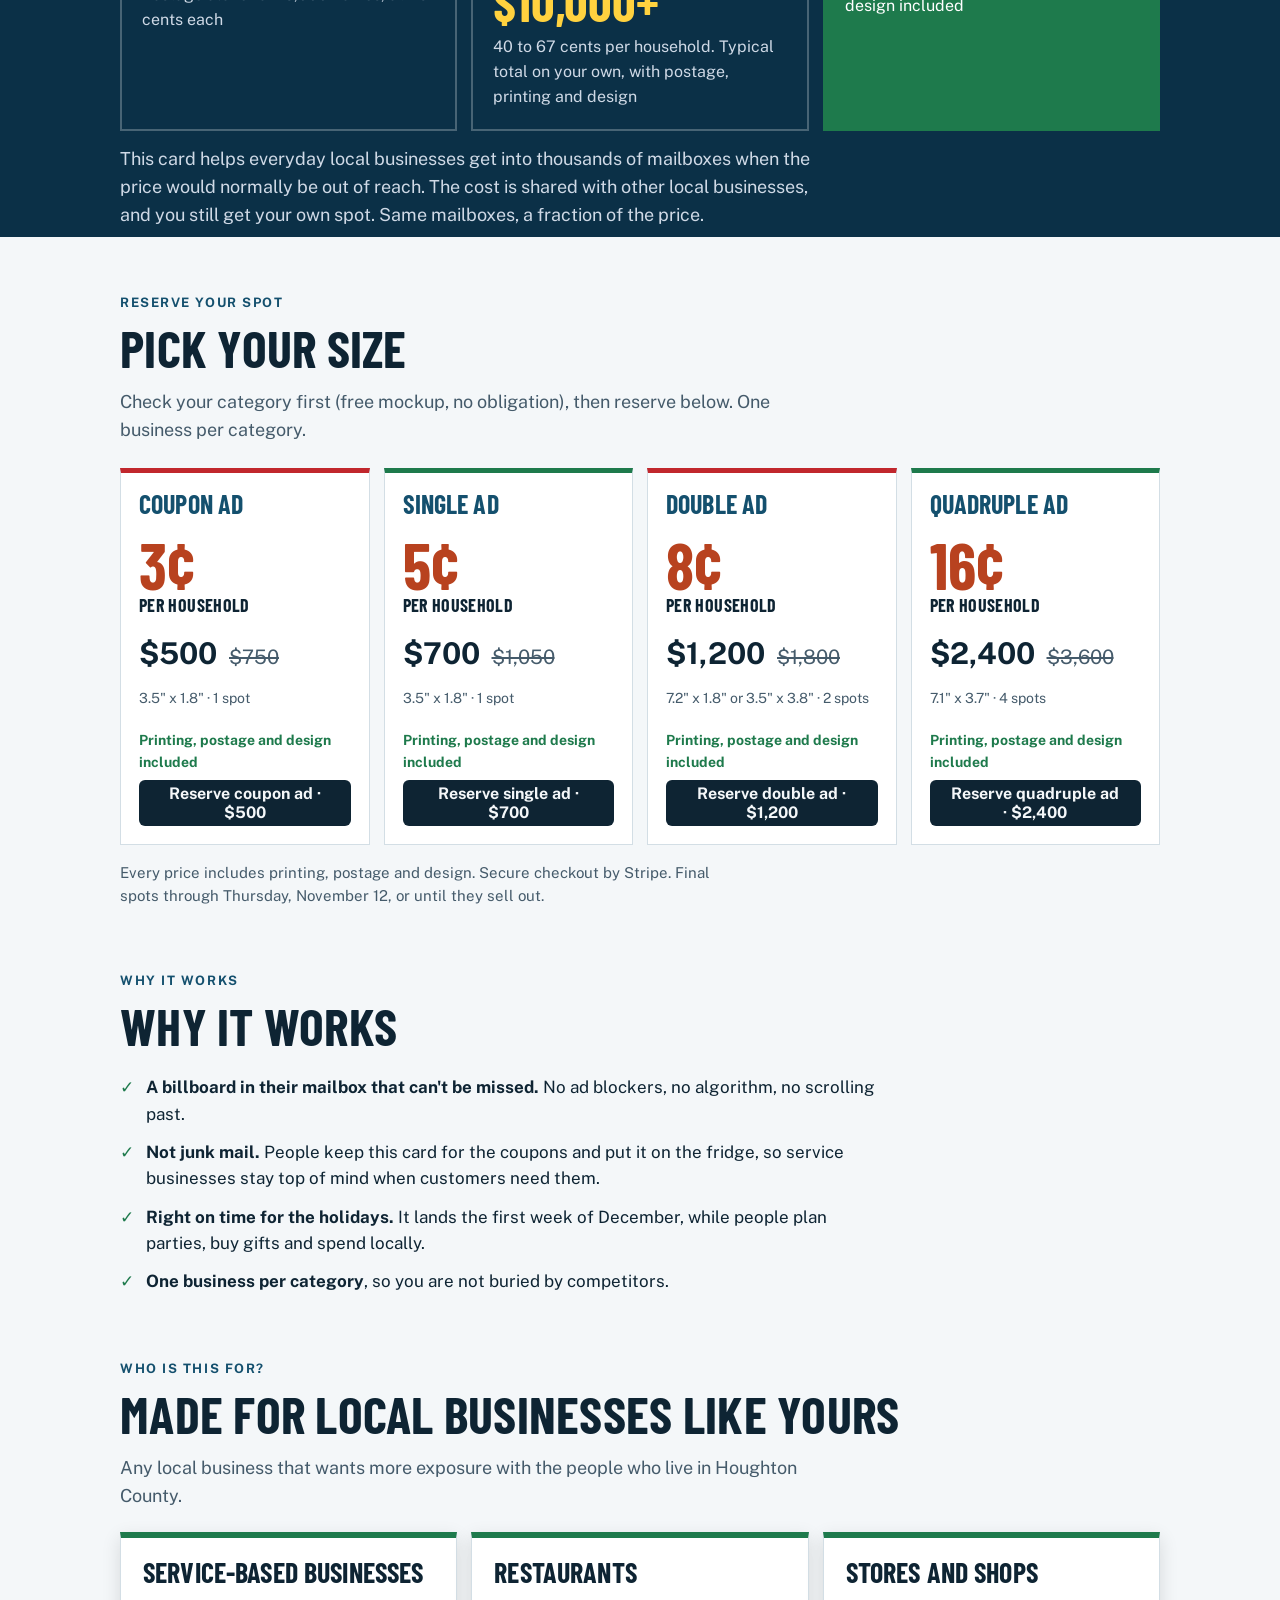
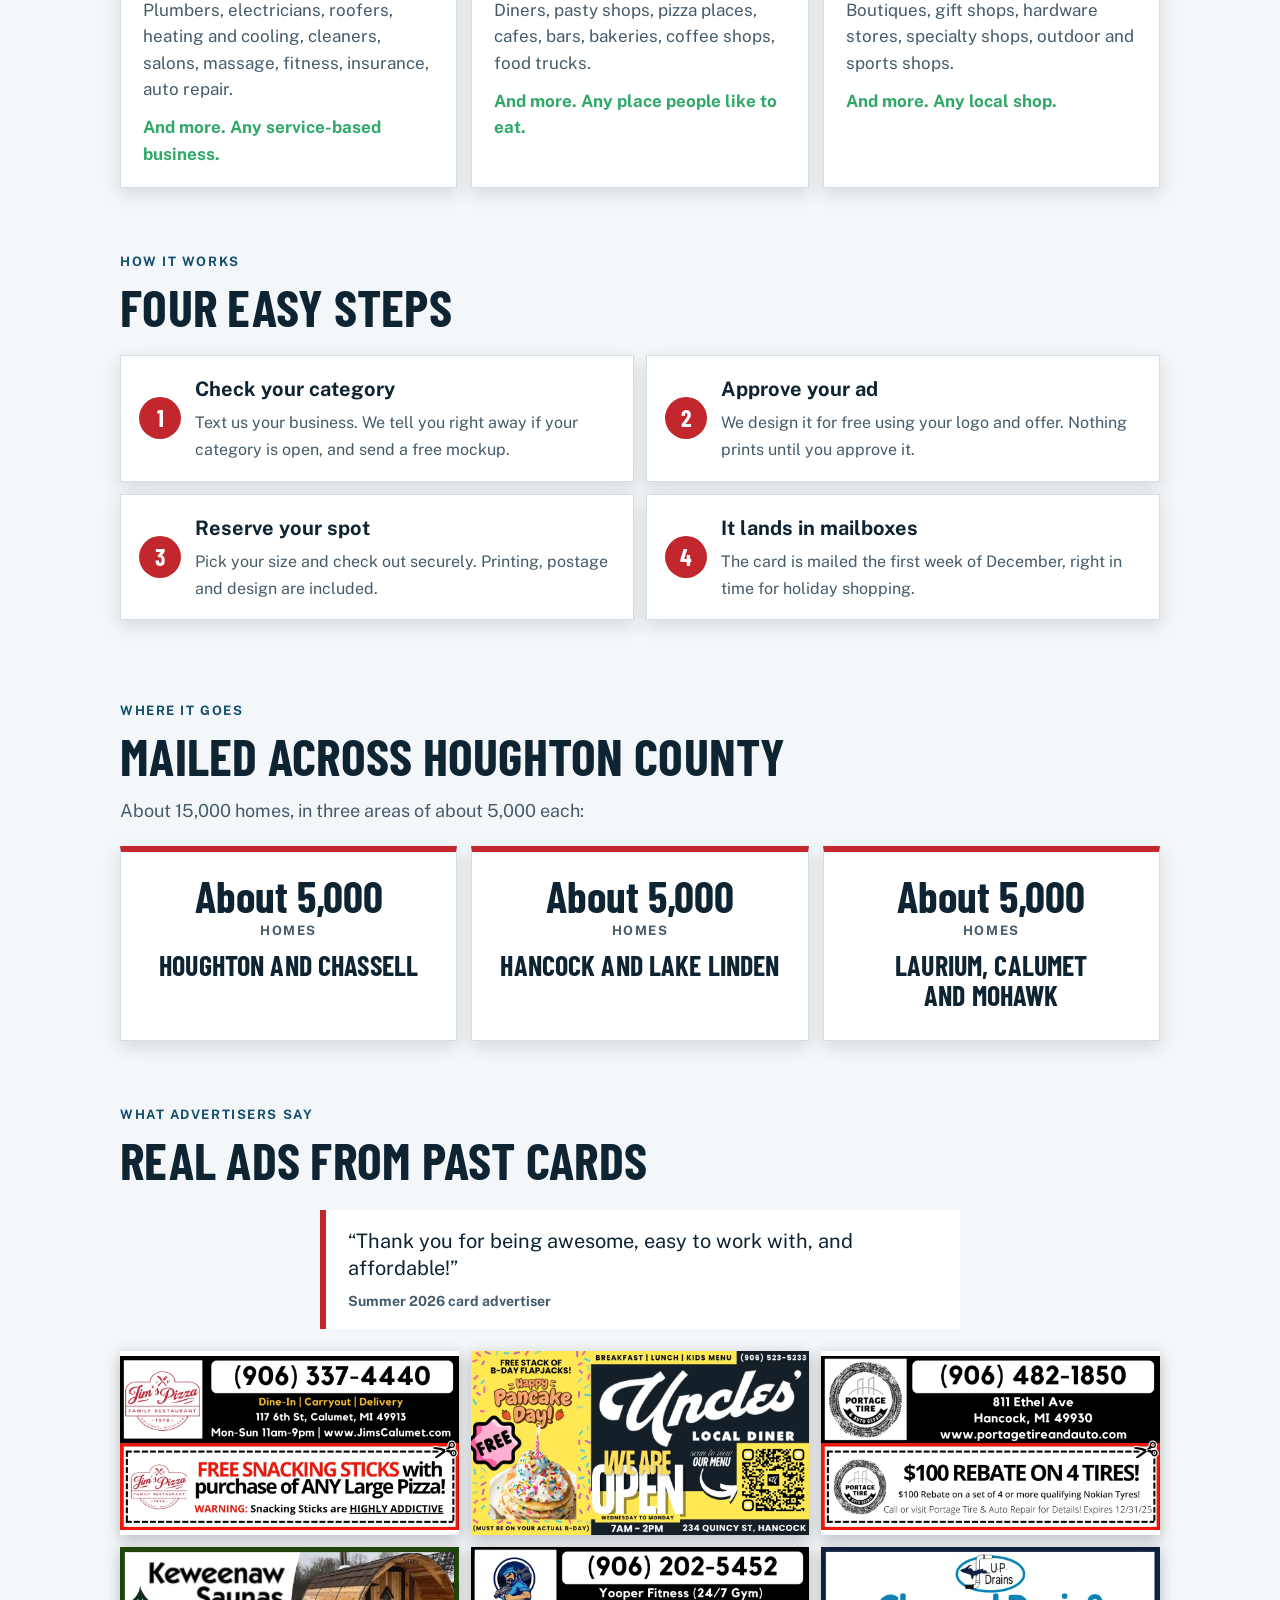
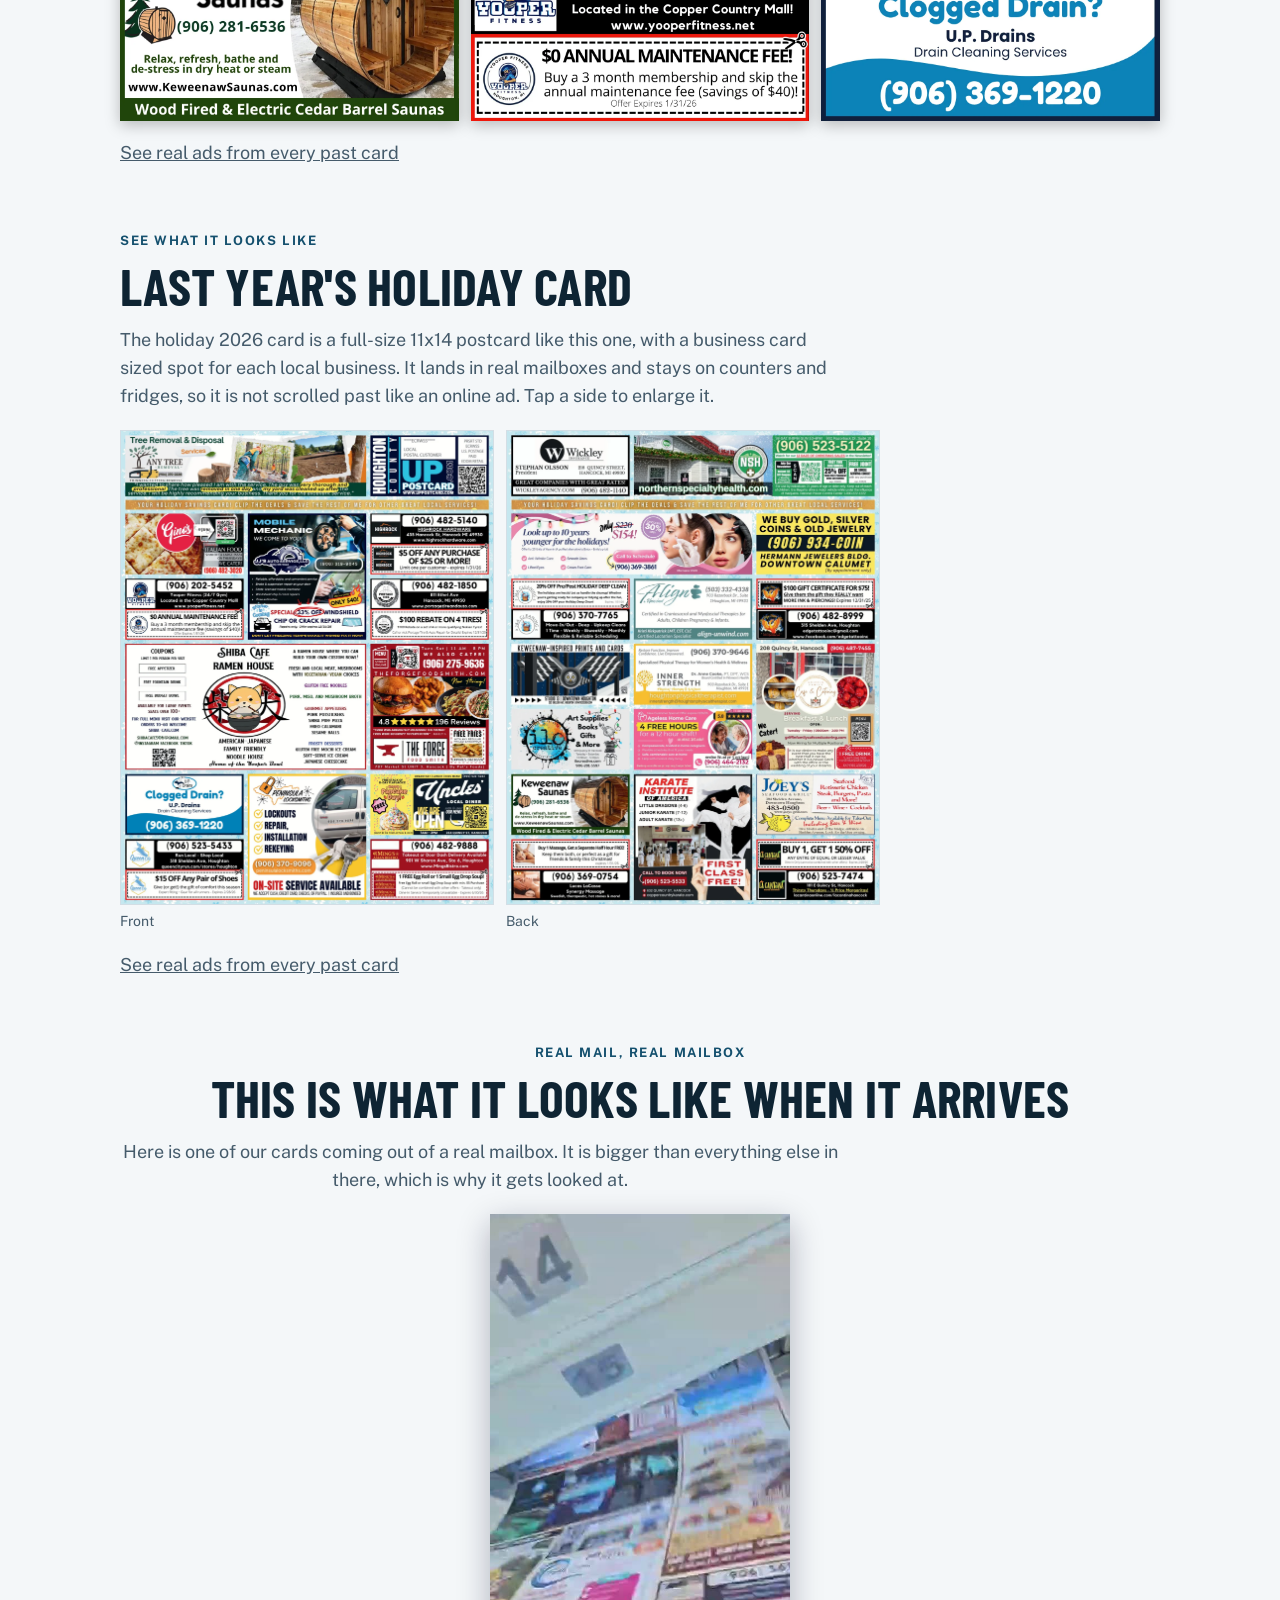
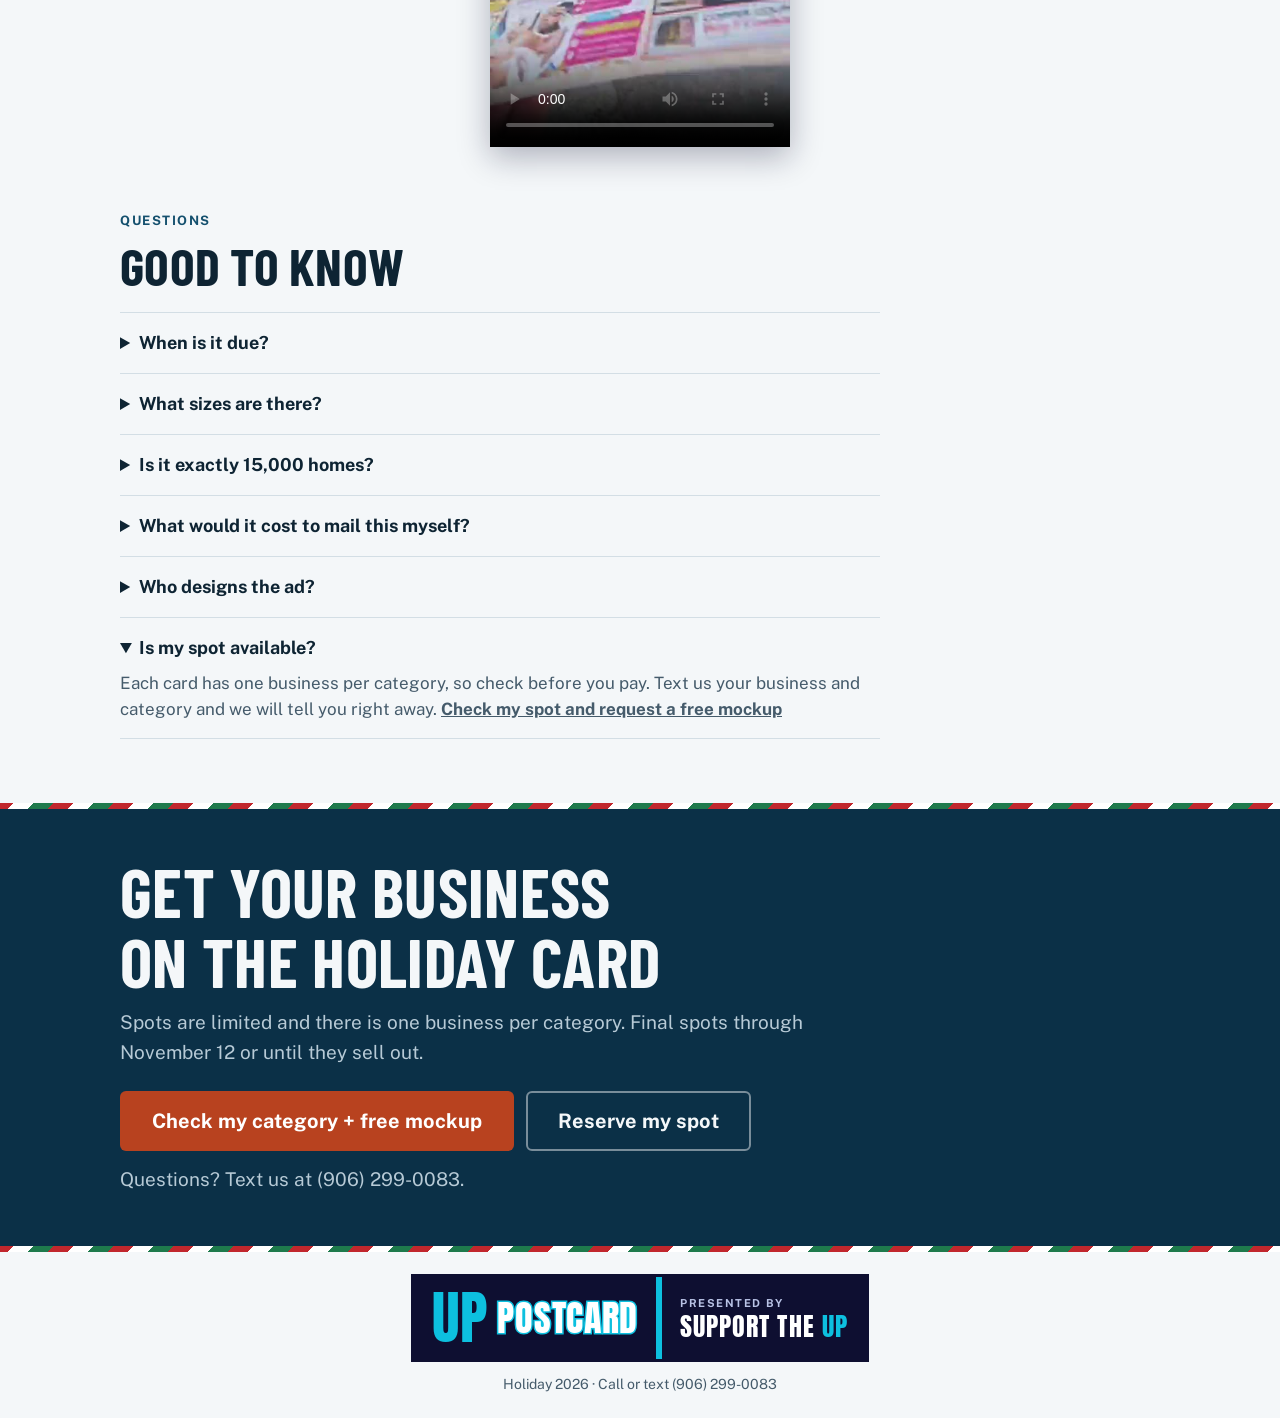
==== commit bd05a249: "Holiday: fix dark-mode readability and edge padding on new sections; heading wording Co-Authored-By:" ====
--- a/holiday/index.html
+++ b/holiday/index.html
@@ -84,11 +84,11 @@
 @media (max-width:760px){.cmp{grid-template-columns:1fr}}
 .hero{overflow:hidden}
 
-.wg{display:grid;gap:14px;margin-top:22px;grid-template-columns:1fr}.wg article{background:#fff;border:2px solid #d5dde8;border-top:6px solid #1e7a4c;padding:18px 20px}.wg h3{margin:0 0 8px;font-size:22px;text-transform:uppercase}.wg p{margin:0;color:var(--muted)}.wg .more{margin-top:8px;font-weight:700;color:#1e7a4c}
-.stp{display:grid;gap:12px;margin-top:22px;grid-template-columns:1fr;counter-reset:st}.stp li{list-style:none;position:relative;background:#fff;border:2px solid #d5dde8;padding:16px 18px 16px 64px}.stp li:before{counter-increment:st;content:counter(st);position:absolute;left:16px;top:14px;width:36px;height:36px;border-radius:50%;background:#c1272d;color:#fff;font:700 20px/36px var(--font-display);text-align:center}.stp b{display:block;font-size:18px}.stp span{color:var(--muted)}
-.towns{display:flex;flex-wrap:wrap;gap:10px;margin-top:20px;padding:0}.towns li{list-style:none;background:#0e0f31;color:#fff;padding:8px 14px;font-weight:700;letter-spacing:.04em;text-transform:uppercase;font-size:14px}
-.qt{margin:24px auto 0;max-width:640px;background:#fff;border-left:6px solid #c1272d;padding:18px 22px;font-size:20px;line-height:1.35}.qt cite{display:block;margin-top:10px;font-size:14px;font-style:normal;color:var(--muted);font-weight:700}
-.adg{display:grid;gap:12px;grid-template-columns:repeat(2,1fr);margin-top:22px}.adg button{display:block;width:100%;padding:0;border:0;background:#fff;box-shadow:0 4px 14px rgba(14,15,49,.18);cursor:zoom-in}.adg img{display:block;width:100%;height:auto}
+.wg{display:grid;gap:14px;margin-top:22px;grid-template-columns:1fr}.wg article{background:var(--surface);border:1px solid var(--line);border-top:6px solid #1e7a4c;padding:20px 22px;box-shadow:0 6px 18px rgba(0,0,0,.12)}.wg h3{margin:0 0 10px;font-size:28px;line-height:1.05;text-transform:uppercase;color:var(--ink)}.wg p{margin:0;color:var(--muted);font-size:17px}.wg .more{margin-top:12px;font-weight:700;color:#2fa869}
+.wg.areas article{text-align:center;border-top-color:#c1272d}.wg.areas .big{display:block;font-family:var(--font-display);font-weight:700;font-size:44px;line-height:1;color:var(--ink);margin-top:2px}.wg.areas .big small{display:block;font-family:var(--font-body);font-size:13px;font-weight:700;letter-spacing:.12em;text-transform:uppercase;color:var(--muted);margin-top:6px}
+.stp{display:grid;gap:12px;margin-top:22px;grid-template-columns:1fr;counter-reset:st;padding:0}.stp li{list-style:none;position:relative;background:var(--surface);border:1px solid var(--line);padding:18px 20px 18px 74px;box-shadow:0 6px 18px rgba(0,0,0,.12)}.stp li:before{counter-increment:st;content:counter(st);position:absolute;left:18px;top:50%;transform:translateY(-50%);width:42px;height:42px;border-radius:50%;background:#c1272d;color:#fff;font:700 24px/42px var(--font-display);text-align:center}.stp b{display:block;font-size:20px;color:var(--ink);margin-bottom:4px}.stp span{color:var(--muted);font-size:16px}
+.qt{margin:24px auto 0;max-width:640px;background:var(--surface);border-left:6px solid #c1272d;padding:18px 22px;font-size:20px;line-height:1.35;color:var(--ink)}.qt cite{display:block;margin-top:10px;font-size:14px;font-style:normal;color:var(--muted);font-weight:700}
+.adg{display:grid;gap:12px;grid-template-columns:repeat(2,1fr);margin-top:22px}.adg button{display:block;width:100%;padding:0;border:0;background:var(--surface);box-shadow:0 4px 14px rgba(0,0,0,.25);cursor:zoom-in}.adg img{display:block;width:100%;height:auto}
 @media(min-width:760px){.wg{grid-template-columns:repeat(3,1fr)}.stp{grid-template-columns:repeat(2,1fr)}.adg{grid-template-columns:repeat(3,1fr)}}
 </style>
 <link rel="icon" href="/favicon.ico" sizes="any"><link rel="icon" type="image/png" sizes="48x48" href="/img/favicon-48.png"><link rel="apple-touch-icon" href="/img/apple-touch-icon.png"></head>
@@ -165,10 +165,10 @@
     </ul>
   </div>
 </section>
-<section class="s" id="who">
+<section class="s band" id="who">
   <div class="wrap">
     <p class="label">Who is this for?</p>
-    <h2>Made for local businesses</h2>
+    <h2>Made for local businesses like yours</h2>
     <p class="lead">Any local business that wants more exposure with the people who live in Houghton County.</p>
     <div class="wg">
       <article><h3>Service-based businesses</h3><p>Plumbers, electricians, roofers, heating and cooling, cleaners, salons, massage, fitness, insurance, auto repair.</p><p class="more">And more. Any service-based business.</p></article>
@@ -181,7 +181,7 @@
   <div class="wrap">
     <p class="label">How it works</p>
     <h2>Four easy steps</h2>
-    <ol class="stp" style="padding:0">
+    <ol class="stp">
       <li><b>Check your category</b><span>Text us your business. We tell you right away if your category is open, and send a free mockup.</span></li>
       <li><b>Approve your ad</b><span>We design it for free using your logo and offer. Nothing prints until you approve it.</span></li>
       <li><b>Reserve your spot</b><span>Pick your size and check out securely. Printing, postage and design are included.</span></li>
@@ -189,15 +189,15 @@
     </ol>
   </div>
 </section>
-<section class="s" id="where">
+<section class="s band" id="where">
   <div class="wrap">
     <p class="label">Where it goes</p>
     <h2>Mailed across Houghton County</h2>
     <p class="lead">About 15,000 homes, in three areas of about 5,000 each:</p>
-    <div class="wg">
-      <article><h3>Houghton and Chassell</h3><p class="more" style="margin:0">About 5,000 homes</p></article>
-      <article><h3>Hancock and Lake Linden</h3><p class="more" style="margin:0">About 5,000 homes</p></article>
-      <article><h3>Laurium, Calumet and Mohawk</h3><p class="more" style="margin:0">About 5,000 homes</p></article>
+    <div class="wg areas">
+      <article><span class="big">About 5,000<small>homes</small></span><h3 style="margin-top:14px">Houghton and Chassell</h3></article>
+      <article><span class="big">About 5,000<small>homes</small></span><h3 style="margin-top:14px">Hancock and Lake Linden</h3></article>
+      <article><span class="big">About 5,000<small>homes</small></span><h3 style="margin-top:14px">Laurium, Calumet and Mohawk</h3></article>
     </div>
   </div>
 </section>
@@ -230,7 +230,7 @@
     <p class="lead" style="margin-top:18px"><a href="../houghton/">See real ads from every past card</a></p>
   </div>
 </section>
-<section class="s" id="mailbox">
+<section class="s band" id="mailbox">
   <div class="wrap" style="text-align:center">
     <p class="label">Real mail, real mailbox</p>
     <h2>This is what it looks like when it arrives</h2>
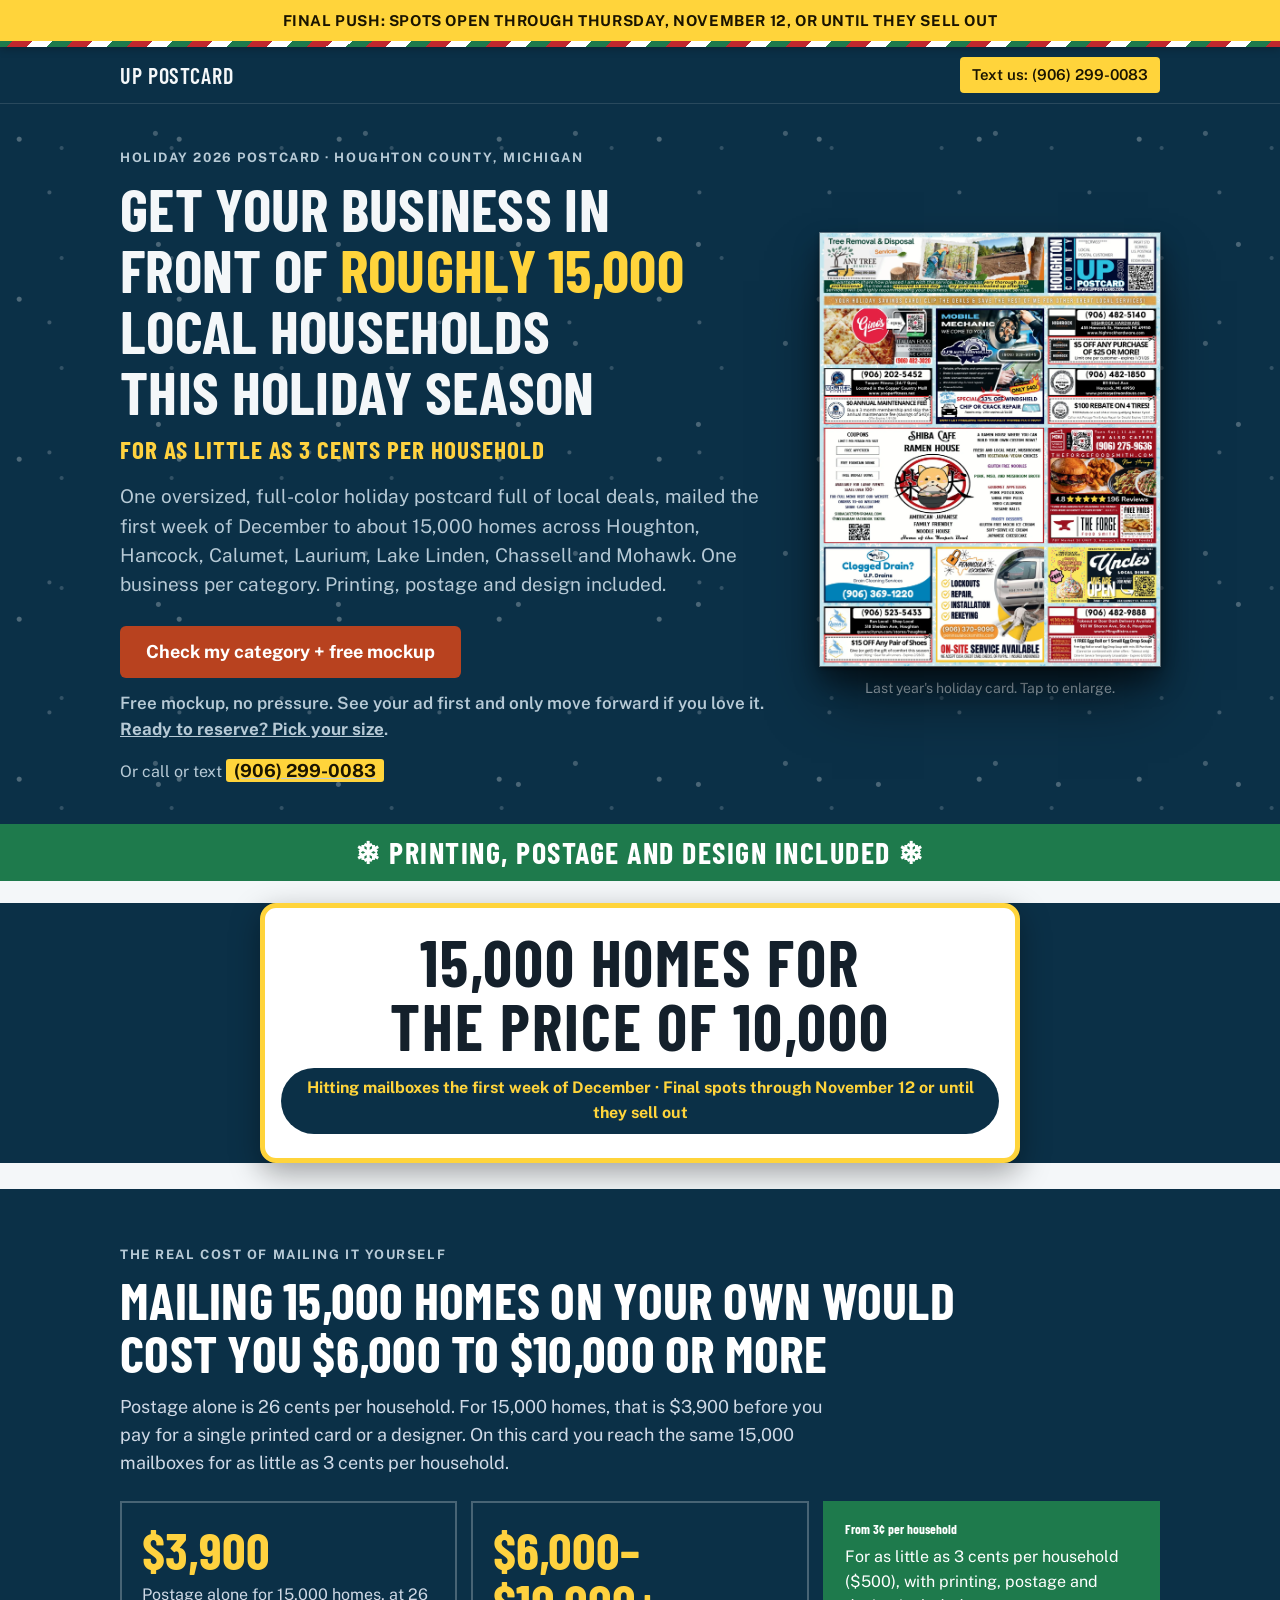
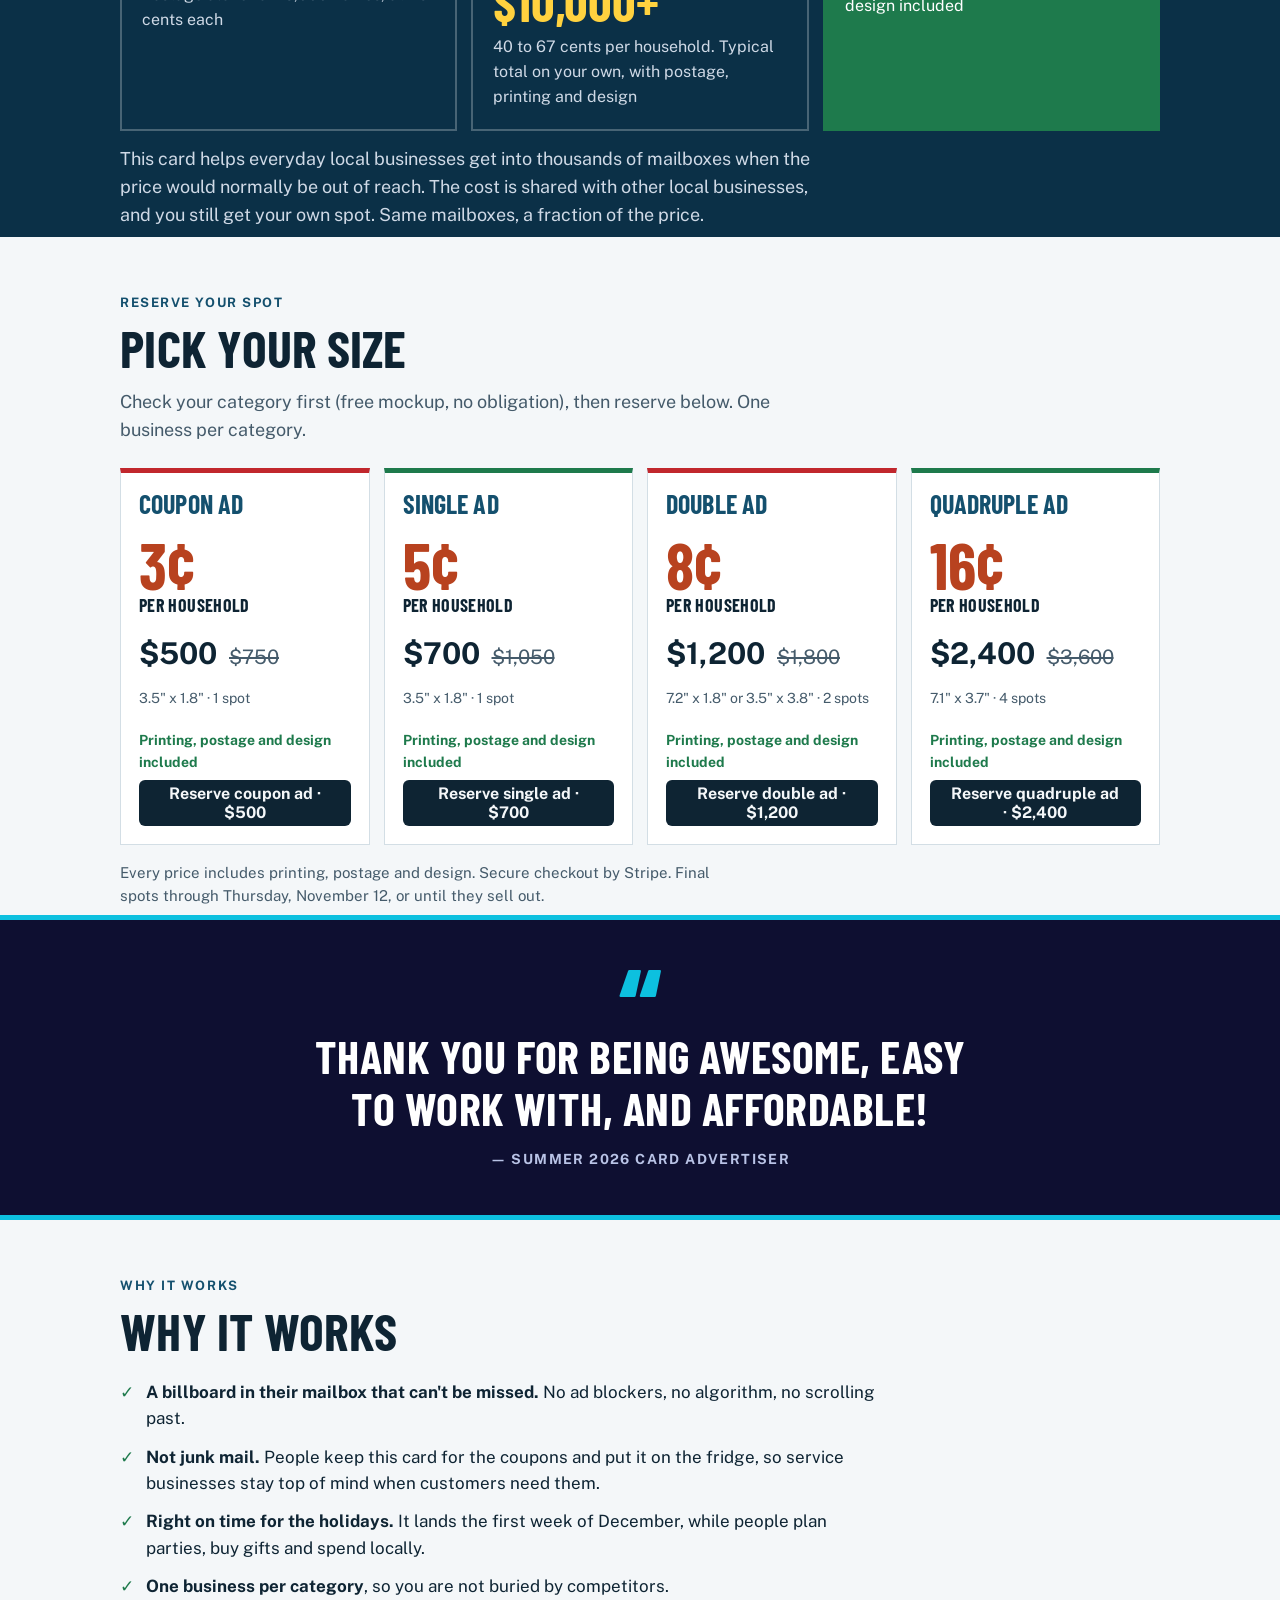
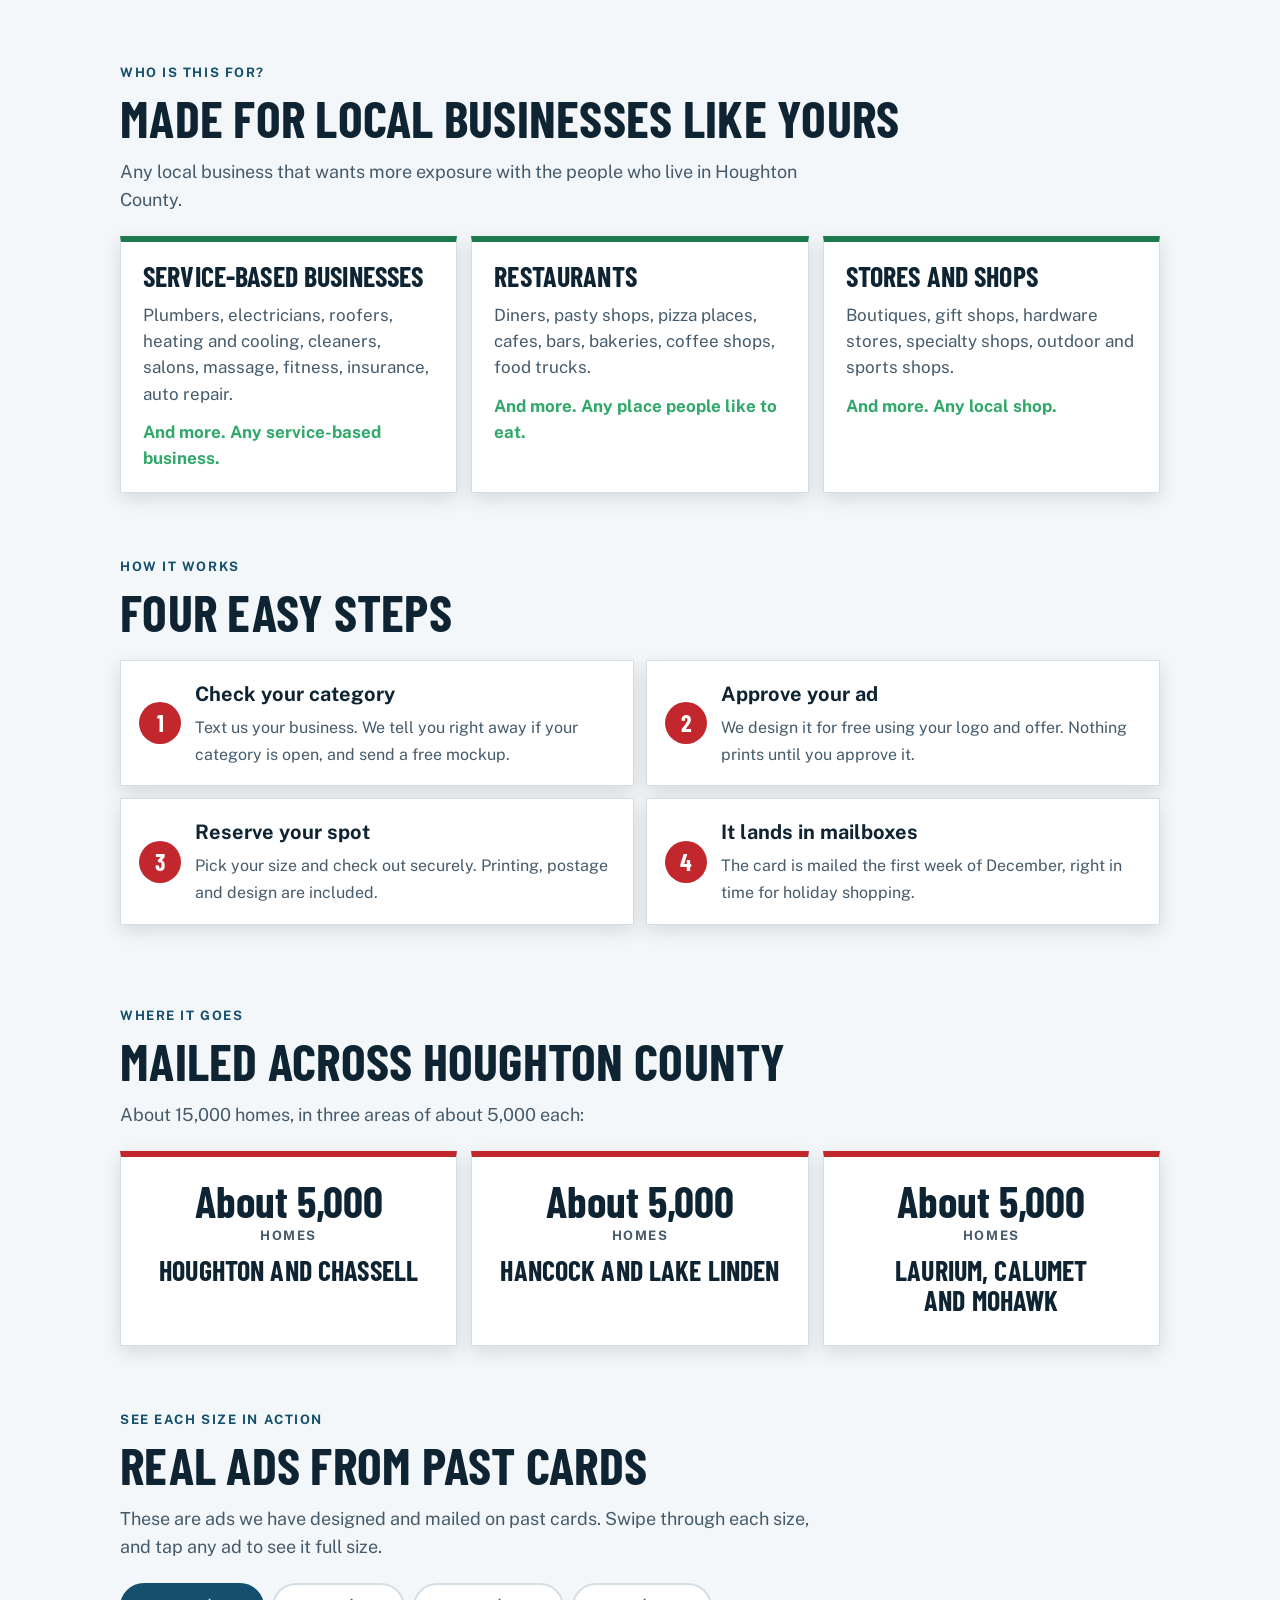
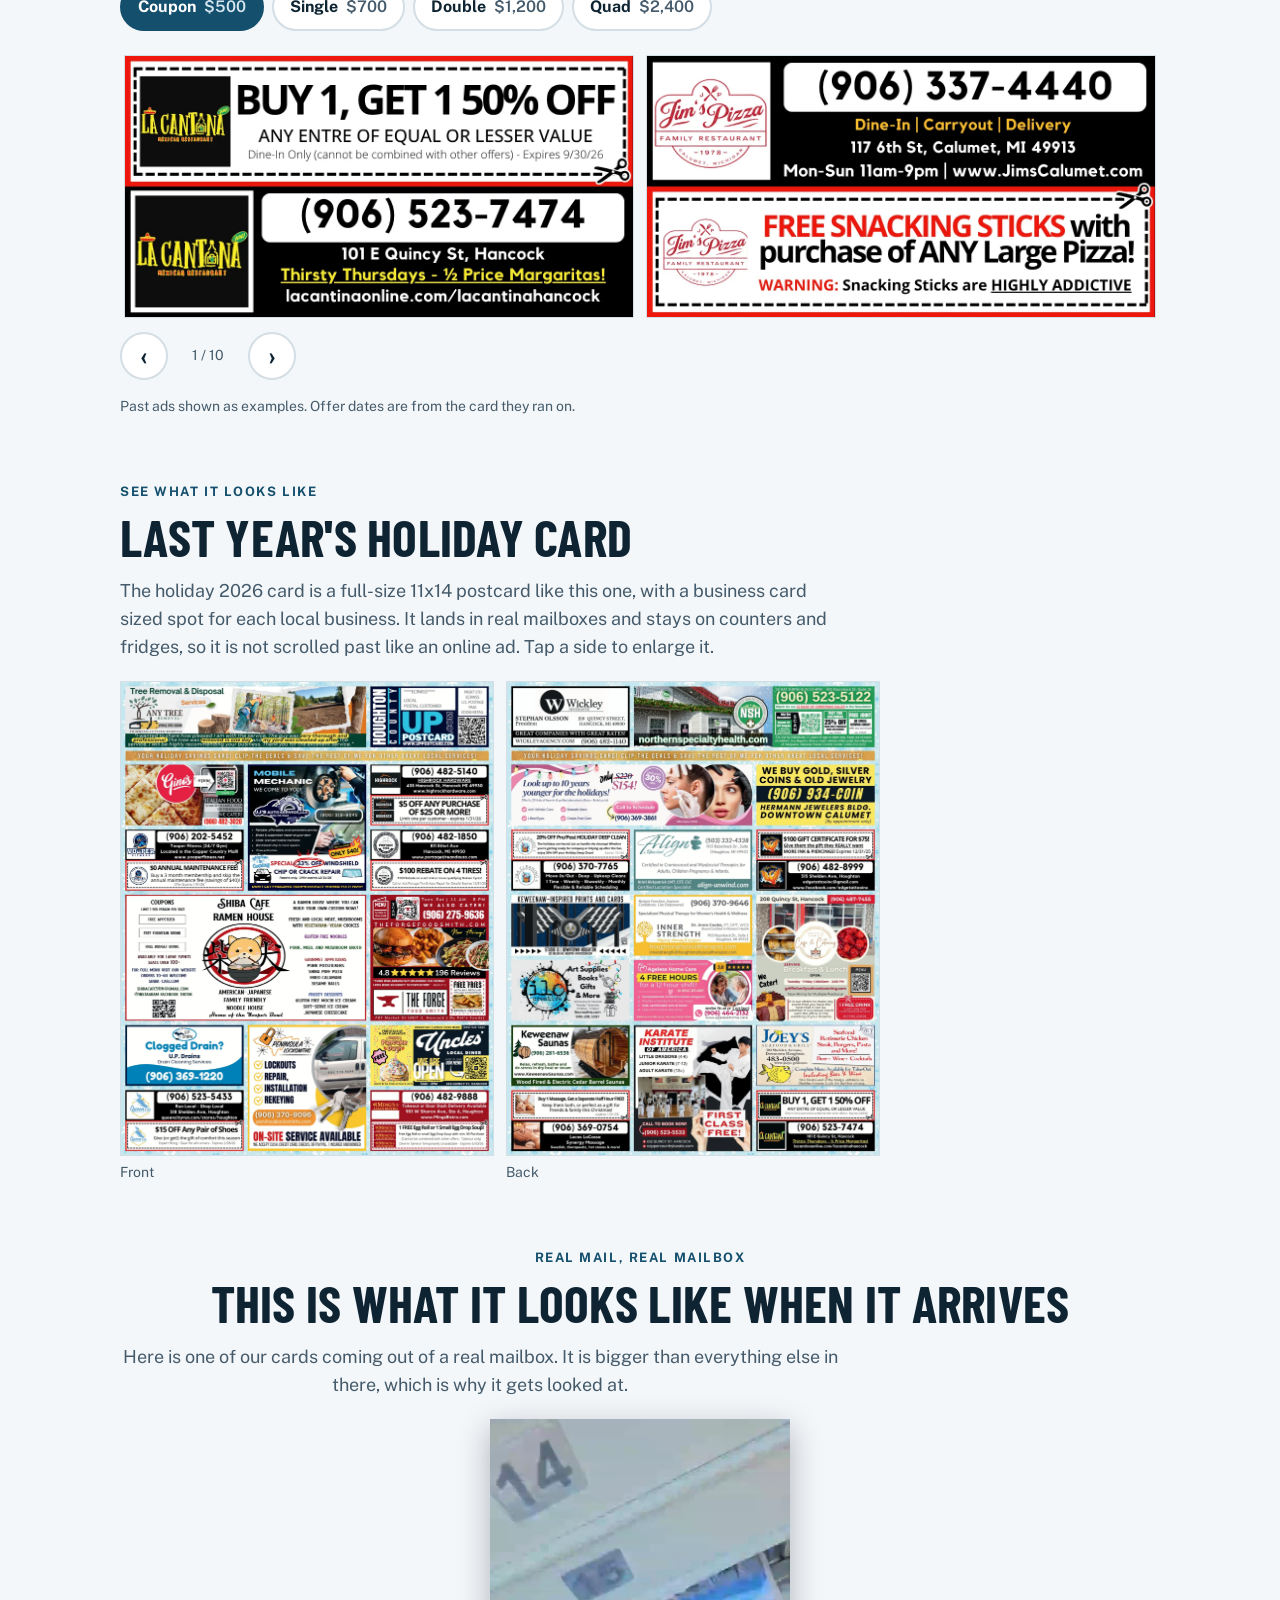
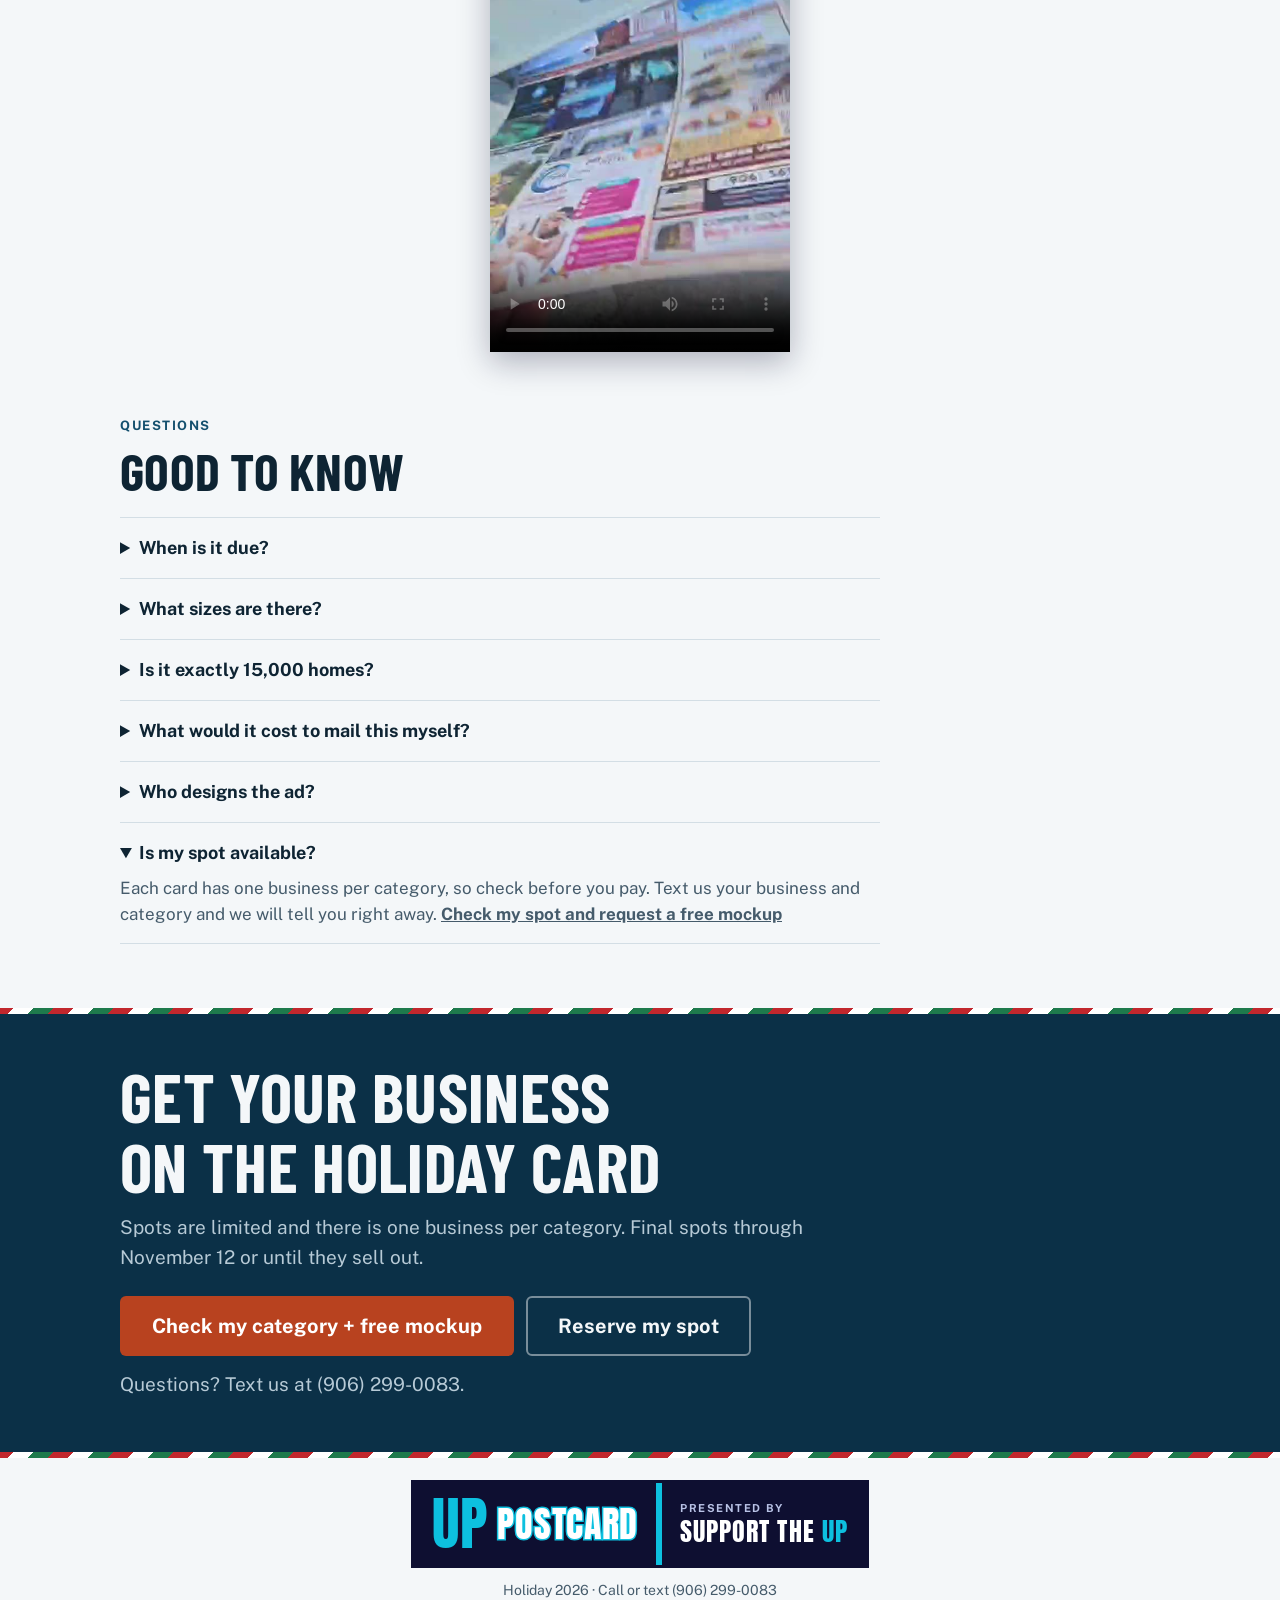
==== commit d4ea14cd: "Holiday: standout quote band, ad examples carousel, remove links off page Co-Authored-By: Claude Son" ====
--- a/holiday/index.html
+++ b/holiday/index.html
@@ -90,6 +90,7 @@
 .qt{margin:24px auto 0;max-width:640px;background:var(--surface);border-left:6px solid #c1272d;padding:18px 22px;font-size:20px;line-height:1.35;color:var(--ink)}.qt cite{display:block;margin-top:10px;font-size:14px;font-style:normal;color:var(--muted);font-weight:700}
 .adg{display:grid;gap:12px;grid-template-columns:repeat(2,1fr);margin-top:22px}.adg button{display:block;width:100%;padding:0;border:0;background:var(--surface);box-shadow:0 4px 14px rgba(0,0,0,.25);cursor:zoom-in}.adg img{display:block;width:100%;height:auto}
 @media(min-width:760px){.wg{grid-template-columns:repeat(3,1fr)}.stp{grid-template-columns:repeat(2,1fr)}.adg{grid-template-columns:repeat(3,1fr)}}
+.qband{background:#0e0f31;color:#fff;border-block:5px solid #0dc0df;text-align:center;padding-block:44px}.qband .wrap{max-width:780px}.qband .qm{display:block;font:700 120px/0.7 var(--font-display);color:#0dc0df;height:52px}.qband blockquote{margin:14px 0 0;font:700 clamp(28px,6vw,46px)/1.12 var(--font-display);text-transform:uppercase;letter-spacing:.01em;text-wrap:balance}.qband .qc{margin-top:16px;font-weight:700;letter-spacing:.1em;text-transform:uppercase;font-size:14px;color:#b9c3e6}
 </style>
 <link rel="icon" href="/favicon.ico" sizes="any"><link rel="icon" type="image/png" sizes="48x48" href="/img/favicon-48.png"><link rel="apple-touch-icon" href="/img/apple-touch-icon.png"></head>
 <body>
@@ -152,6 +153,13 @@
     <p class="lead small">Every price includes printing, postage and design. Secure checkout by Stripe. Final spots through Thursday, November 12, or until they sell out.</p>
   </div>
 </section>
+<section class="qband band" id="quote">
+  <div class="wrap">
+    <span class="qm" aria-hidden="true">&ldquo;</span>
+    <blockquote>Thank you for being awesome, easy to work with, and affordable!</blockquote>
+    <p class="qc">&mdash; Summer 2026 card advertiser</p>
+  </div>
+</section>
 
 <section class="s band" id="why">
   <div class="wrap">
@@ -202,20 +210,14 @@
   </div>
 </section>
 
-<section class="s band" id="proof">
-  <div class="wrap">
-    <p class="label">What advertisers say</p>
+<section class="s band" id="examples">
+  <div class="wrap">
+    <p class="label">See each size in action</p>
     <h2>Real ads from past cards</h2>
-    <blockquote class="qt">&ldquo;Thank you for being awesome, easy to work with, and affordable!&rdquo;<cite>Summer 2026 card advertiser</cite></blockquote>
-    <div class="adg">
-      <button type="button" data-expand aria-label="Jim's Pizza coupon ad, full size"><img src="../img/ads/coupon-jims-pizza.webp" alt="Jim's Pizza coupon ad from a past card" loading="lazy"></button>
-      <button type="button" data-expand aria-label="Uncle's Local Diner ad, full size"><img src="../img/ads/single-uncles-diner.webp" alt="Uncles Local Diner ad from a past card" loading="lazy"></button>
-      <button type="button" data-expand aria-label="Portage Tire coupon ad, full size"><img src="../img/ads/coupon-portage-tire.webp" alt="Portage Tire coupon ad from a past card" loading="lazy"></button>
-      <button type="button" data-expand aria-label="Keweenaw Saunas ad, full size"><img src="../img/ads/single-keweenaw-saunas.webp" alt="Keweenaw Saunas ad from a past card" loading="lazy"></button>
-      <button type="button" data-expand aria-label="Yooper Fitness coupon ad, full size"><img src="../img/ads/coupon-yooper-fitness.webp" alt="Yooper Fitness coupon ad from a past card" loading="lazy"></button>
-      <button type="button" data-expand aria-label="UP Drains ad, full size"><img src="../img/ads/single-up-drains.webp" alt="UP Drains ad from a past card" loading="lazy"></button>
-    </div>
-    <p class="lead" style="margin-top:18px"><a href="../houghton/">See real ads from every past card</a></p>
+    <p class="lead">These are ads we have designed and mailed on past cards. Swipe through each size, and tap any ad to see it full size.</p>
+    <div class="ex-tabs" role="tablist" aria-label="Ad size"><button type="button" role="tab" id="ex-t-coupon" aria-controls="ex-p-coupon" aria-selected="true" data-tab="coupon">Coupon <span>$500</span></button><button type="button" role="tab" id="ex-t-single" aria-controls="ex-p-single" aria-selected="false" data-tab="single">Single <span>$700</span></button><button type="button" role="tab" id="ex-t-double" aria-controls="ex-p-double" aria-selected="false" data-tab="double">Double <span>$1,200</span></button><button type="button" role="tab" id="ex-t-quad" aria-controls="ex-p-quad" aria-selected="false" data-tab="quad">Quad <span>$2,400</span></button></div>
+    <div role="tabpanel" id="ex-p-coupon" aria-labelledby="ex-t-coupon" class="ex-panel"><div class="exg"><div class="ext" data-shape="std"><ul class="ex-track" tabindex="0" aria-label="Coupon ad examples, swipe sideways"><li class="exs" style="--ar:1.944"><button type="button" class="exb" data-expand aria-label="Open La Cantina buy one get one half off coupon ad full size"><img src="../img/ads/coupon-la-cantina-bogo.webp" width="1050" height="540" alt="La Cantina buy one get one half off coupon ad" loading="lazy"></button></li><li class="exs" style="--ar:1.944"><button type="button" class="exb" data-expand aria-label="Open Jim&#x27;s Pizza coupon ad full size"><img src="../img/ads/coupon-jims-pizza.webp" width="1050" height="540" alt="Jim&#x27;s Pizza coupon ad" loading="lazy"></button></li><li class="exs" style="--ar:1.944"><button type="button" class="exb" data-expand aria-label="Open Copper Country Sweets coupon ad full size"><img src="../img/ads/coupon-copper-country-sweets.webp" width="1050" height="540" alt="Copper Country Sweets coupon ad" loading="lazy"></button></li><li class="exs" style="--ar:1.944"><button type="button" class="exb" data-expand aria-label="Open Portage Tire coupon ad full size"><img src="../img/ads/coupon-portage-tire.webp" width="1050" height="540" alt="Portage Tire coupon ad" loading="lazy"></button></li><li class="exs" style="--ar:1.944"><button type="button" class="exb" data-expand aria-label="Open Queen City Running coupon ad full size"><img src="../img/ads/coupon-queen-city-running.webp" width="1050" height="540" alt="Queen City Running coupon ad" loading="lazy"></button></li><li class="exs" style="--ar:1.944"><button type="button" class="exb" data-expand aria-label="Open Yooper Fitness coupon ad full size"><img src="../img/ads/coupon-yooper-fitness.webp" width="1050" height="540" alt="Yooper Fitness coupon ad" loading="lazy"></button></li><li class="exs" style="--ar:1.944"><button type="button" class="exb" data-expand aria-label="Open J&amp;A Cleaning coupon ad full size"><img src="../img/ads/coupon-ja-cleaning.webp" width="1050" height="540" alt="J&amp;A Cleaning coupon ad" loading="lazy"></button></li><li class="exs" style="--ar:1.944"><button type="button" class="exb" data-expand aria-label="Open The Edge Tattoo coupon ad full size"><img src="../img/ads/coupon-edge-tattoo.webp" width="1050" height="540" alt="The Edge Tattoo coupon ad" loading="lazy"></button></li><li class="exs" style="--ar:1.944"><button type="button" class="exb" data-expand aria-label="Open La Cantina free margarita coupon ad full size"><img src="../img/ads/coupon-la-cantina.webp" width="1050" height="540" alt="La Cantina free margarita coupon ad" loading="lazy"></button></li><li class="exs" style="--ar:1.944"><button type="button" class="exb" data-expand aria-label="Open Noggin Shop coupon ad full size"><img src="../img/ads/coupon-noggin-shop.webp" width="1050" height="540" alt="Noggin Shop coupon ad" loading="lazy"></button></li></ul><div class="ex-ctl"><button type="button" class="exp" aria-label="Previous ad">&#8249;</button><span class="exc" aria-live="off"></span><button type="button" class="exn" aria-label="Next ad">&#8250;</button></div></div></div></div><div role="tabpanel" id="ex-p-single" aria-labelledby="ex-t-single" class="ex-panel" hidden><div class="exg"><div class="ext" data-shape="std"><ul class="ex-track" tabindex="0" aria-label="Single ad examples, swipe sideways"><li class="exs" style="--ar:1.845"><button type="button" class="exb" data-expand aria-label="Open Uncles Local Diner single ad full size"><img src="../img/ads/single-uncles-diner.webp" width="1000" height="542" alt="Uncles Local Diner single ad" loading="lazy"></button></li><li class="exs" style="--ar:1.944"><button type="button" class="exb" data-expand aria-label="Open Snow Dogg Plows single ad full size"><img src="../img/ads/single-snow-dogg.webp" width="1050" height="540" alt="Snow Dogg Plows single ad" loading="lazy"></button></li><li class="exs" style="--ar:1.944"><button type="button" class="exb" data-expand aria-label="Open Ageless Home Care single ad full size"><img src="../img/ads/single-ageless-home-care.webp" width="1050" height="540" alt="Ageless Home Care single ad" loading="lazy"></button></li><li class="exs" style="--ar:1.944"><button type="button" class="exb" data-expand aria-label="Open Keweenaw Saunas single ad full size"><img src="../img/ads/single-keweenaw-saunas.webp" width="1050" height="540" alt="Keweenaw Saunas single ad" loading="lazy"></button></li><li class="exs" style="--ar:1.750"><button type="button" class="exb" data-expand aria-label="Open ilo creative single ad full size"><img src="../img/ads/single-ilo-creative.webp" width="1050" height="600" alt="ilo creative single ad" loading="lazy"></button></li><li class="exs" style="--ar:1.944"><button type="button" class="exb" data-expand aria-label="Open U.P. Drains single ad full size"><img src="../img/ads/single-up-drains.webp" width="1050" height="540" alt="U.P. Drains single ad" loading="lazy"></button></li><li class="exs" style="--ar:1.944"><button type="button" class="exb" data-expand aria-label="Open We Buy Gold single ad full size"><img src="../img/ads/single-we-buy-gold.webp" width="1050" height="540" alt="We Buy Gold single ad" loading="lazy"></button></li><li class="exs" style="--ar:1.944"><button type="button" class="exb" data-expand aria-label="Open Inner Strength Physical Therapy single ad full size"><img src="../img/ads/single-inner-strength.webp" width="1050" height="540" alt="Inner Strength Physical Therapy single ad" loading="lazy"></button></li><li class="exs" style="--ar:1.944"><button type="button" class="exb" data-expand aria-label="Open Tikka Mechanics single ad full size"><img src="../img/ads/single-tikka-mechanics.webp" width="1050" height="540" alt="Tikka Mechanics single ad" loading="lazy"></button></li><li class="exs" style="--ar:1.944"><button type="button" class="exb" data-expand aria-label="Open Align and Unwind single ad full size"><img src="../img/ads/single-align-unwind.webp" width="1050" height="540" alt="Align and Unwind single ad" loading="lazy"></button></li></ul><div class="ex-ctl"><button type="button" class="exp" aria-label="Previous ad">&#8249;</button><span class="exc" aria-live="off"></span><button type="button" class="exn" aria-label="Next ad">&#8250;</button></div></div></div></div><div role="tabpanel" id="ex-p-double" aria-labelledby="ex-t-double" class="ex-panel" hidden><div class="exg"><h4 class="exl">Wide double (2 spots across)</h4><ul class="ex-stack"><li class="exs" style="--ar:3.828"><button type="button" class="exb" data-expand aria-label="Open Fresh Coast Aesthetics wide double ad full size"><img src="../img/ads/double-fresh-coast-holiday.webp" width="1600" height="418" alt="Fresh Coast Aesthetics wide double ad" loading="lazy"></button></li><li class="exs" style="--ar:3.951"><button type="button" class="exb" data-expand aria-label="Open Any Tree Removal wide double ad full size"><img src="../img/ads/double-any-tree-removal.webp" width="1600" height="405" alt="Any Tree Removal wide double ad" loading="lazy"></button></li><li class="exs" style="--ar:3.951"><button type="button" class="exb" data-expand aria-label="Open Northwoods Rents wide double ad full size"><img src="../img/ads/double-northwoods-rents.webp" width="1600" height="405" alt="Northwoods Rents wide double ad" loading="lazy"></button></li><li class="exs" style="--ar:3.828"><button type="button" class="exb" data-expand aria-label="Open Northern Specialty Health wide double ad full size"><img src="../img/ads/double-northern-specialty-health.webp" width="1600" height="418" alt="Northern Specialty Health wide double ad" loading="lazy"></button></li></ul></div><div class="exg"><h4 class="exl">Tall double (2 spots tall)</h4><div class="ext" data-shape="mid"><ul class="ex-track" tabindex="0" aria-label="Double ad examples, swipe sideways"><li class="exs" style="--ar:0.938"><button type="button" class="exb" data-expand aria-label="Open The Forge Food Smith tall double ad full size"><img src="../img/ads/double-the-forge.webp" width="1050" height="1119" alt="The Forge Food Smith tall double ad" loading="lazy"></button></li><li class="exs" style="--ar:0.938"><button type="button" class="exb" data-expand aria-label="Open Copper Island Movers tall double ad full size"><img src="../img/ads/double-copper-island-movers.webp" width="1050" height="1119" alt="Copper Island Movers tall double ad" loading="lazy"></button></li><li class="exs" style="--ar:0.938"><button type="button" class="exb" data-expand aria-label="Open Peninsula Locksmiths tall double ad full size"><img src="../img/ads/double-peninsula-locksmiths.webp" width="1050" height="1119" alt="Peninsula Locksmiths tall double ad" loading="lazy"></button></li><li class="exs" style="--ar:0.938"><button type="button" class="exb" data-expand aria-label="Open Fresh Coast Aesthetics tall double ad full size"><img src="../img/ads/double-fresh-coast-aesthetics.webp" width="1050" height="1119" alt="Fresh Coast Aesthetics tall double ad" loading="lazy"></button></li><li class="exs" style="--ar:0.939"><button type="button" class="exb" data-expand aria-label="Open Fresh Coast Storage tall double ad full size"><img src="../img/ads/double-fresh-coast-storage.webp" width="1050" height="1118" alt="Fresh Coast Storage tall double ad" loading="lazy"></button></li></ul><div class="ex-ctl"><button type="button" class="exp" aria-label="Previous ad">&#8249;</button><span class="exc" aria-live="off"></span><button type="button" class="exn" aria-label="Next ad">&#8250;</button></div></div></div></div><div role="tabpanel" id="ex-p-quad" aria-labelledby="ex-t-quad" class="ex-panel" hidden><div class="exg"><h4 class="exl">Block (2 spots by 2)</h4><div class="ext" data-shape="std"><ul class="ex-track" tabindex="0" aria-label="Quad ad examples, swipe sideways"><li class="exs" style="--ar:1.912"><button type="button" class="exb" data-expand aria-label="Open Shiba Cafe quad ad full size"><img src="../img/ads/quad-shiba-cafe.webp" width="1600" height="837" alt="Shiba Cafe quad ad" loading="lazy"></button></li><li class="exs" style="--ar:1.912"><button type="button" class="exb" data-expand aria-label="Open Nordic Spa quad ad full size"><img src="../img/ads/quad-nordic-spa.webp" width="1600" height="837" alt="Nordic Spa quad ad" loading="lazy"></button></li></ul><div class="ex-ctl"><button type="button" class="exp" aria-label="Previous ad">&#8249;</button><span class="exc" aria-live="off"></span><button type="button" class="exn" aria-label="Next ad">&#8250;</button></div></div></div><div class="exg"><h4 class="exl">Tall strip (1 spot by 4)</h4><div class="ext" data-shape="tall"><ul class="ex-track" tabindex="0" aria-label="Quad ad examples, swipe sideways"><li class="exs" style="--ar:0.462"><button type="button" class="exb" data-expand aria-label="Open Griffin Family Cafe tall quad ad full size"><img src="../img/ads/quad-griffin-family.webp" width="700" height="1515" alt="Griffin Family Cafe tall quad ad" loading="lazy"></button></li><li class="exs" style="--ar:0.462"><button type="button" class="exb" data-expand aria-label="Open Keweenaw Home Repairs tall quad ad full size"><img src="../img/ads/quad-keweenaw-home-repairs.webp" width="700" height="1515" alt="Keweenaw Home Repairs tall quad ad" loading="lazy"></button></li></ul><div class="ex-ctl"><button type="button" class="exp" aria-label="Previous ad">&#8249;</button><span class="exc" aria-live="off"></span><button type="button" class="exn" aria-label="Next ad">&#8250;</button></div></div></div></div>
+    <p class="ex-note">Past ads shown as examples. Offer dates are from the card they ran on.</p>
   </div>
 </section>
 <section class="s band" id="card">
@@ -227,7 +229,6 @@
       <figure class="pt"><button class="frame" type="button" data-expand aria-label="Holiday 2025 card, front"><img src="../img/past/holiday-front.webp" alt="Holiday 2025 postcard from UP Postcard, front side, full of local business ads" loading="lazy"></button><figcaption>Front</figcaption></figure>
       <figure class="pt"><button class="frame" type="button" data-expand aria-label="Holiday 2025 card, back"><img src="../img/past/holiday-back.webp" alt="Holiday 2025 postcard from UP Postcard, back side" loading="lazy"></button><figcaption>Back</figcaption></figure>
     </div>
-    <p class="lead" style="margin-top:18px"><a href="../houghton/">See real ads from every past card</a></p>
   </div>
 </section>
 <section class="s band" id="mailbox">
@@ -340,5 +341,39 @@
   }
 })();
 </script>
+<script>
+  // Ad examples: tabs, counters, arrows, slow auto-advance.
+  (function () {
+    var reduce = window.matchMedia('(prefers-reduced-motion: reduce)').matches;
+    var tabs = document.querySelectorAll('.ex-tabs [role="tab"]');
+    function show(k) {
+      for (var i = 0; i < tabs.length; i++) {
+        var on = tabs[i].getAttribute('data-tab') === k;
+        tabs[i].setAttribute('aria-selected', on ? 'true' : 'false');
+        document.getElementById('ex-p-' + tabs[i].getAttribute('data-tab')).hidden = !on;
+      }
+      var p = document.getElementById('ex-p-' + k).querySelectorAll('.ex-track');
+      for (var j = 0; j < p.length; j++) p[j].scrollLeft = 0;
+    }
+    for (var t = 0; t < tabs.length; t++) tabs[t].addEventListener('click', function () { show(this.getAttribute('data-tab')); });
+    var wraps = document.querySelectorAll('.ext');
+    for (var w = 0; w < wraps.length; w++) (function (wrap) {
+      var tr = wrap.querySelector('.ex-track'), items = tr.children, cnt = wrap.querySelector('.exc');
+      var stopped = false, visible = false, hover = false;
+      function idx() { var best = 0, bd = 1e9; for (var i = 0; i < items.length; i++) { var d = Math.abs(items[i].offsetLeft - tr.offsetLeft - tr.scrollLeft); if (d < bd) { bd = d; best = i; } } return best; }
+      function upd() { if (cnt) cnt.textContent = (idx() + 1) + ' / ' + items.length; }
+      function go(i, smooth) { i = (i + items.length) % items.length; tr.scrollTo({ left: items[i].offsetLeft - tr.offsetLeft - 4, behavior: smooth && !reduce ? 'smooth' : 'auto' }); }
+      function stop() { stopped = true; }
+      wrap.querySelector('.exp').addEventListener('click', function () { stop(); go(idx() - 1, true); });
+      wrap.querySelector('.exn').addEventListener('click', function () { stop(); go(idx() + 1, true); });
+      tr.addEventListener('scroll', function () { window.clearTimeout(tr._u); tr._u = window.setTimeout(upd, 80); }, { passive: true });
+      tr.addEventListener('pointerdown', stop); tr.addEventListener('touchstart', stop, { passive: true }); tr.addEventListener('keydown', stop);
+      wrap.addEventListener('mouseenter', function () { hover = true; }); wrap.addEventListener('mouseleave', function () { hover = false; });
+      if ('IntersectionObserver' in window) new IntersectionObserver(function (es) { visible = es[0].isIntersecting; }, { threshold: 0.5 }).observe(wrap); else visible = true;
+      upd();
+      if (!reduce) window.setInterval(function () { if (stopped || !visible || hover || document.hidden || wrap.offsetParent === null) return; go(idx() + 1, true); }, 5000);
+    })(wraps[w]);
+  })();
+</script>
 </body>
 </html>
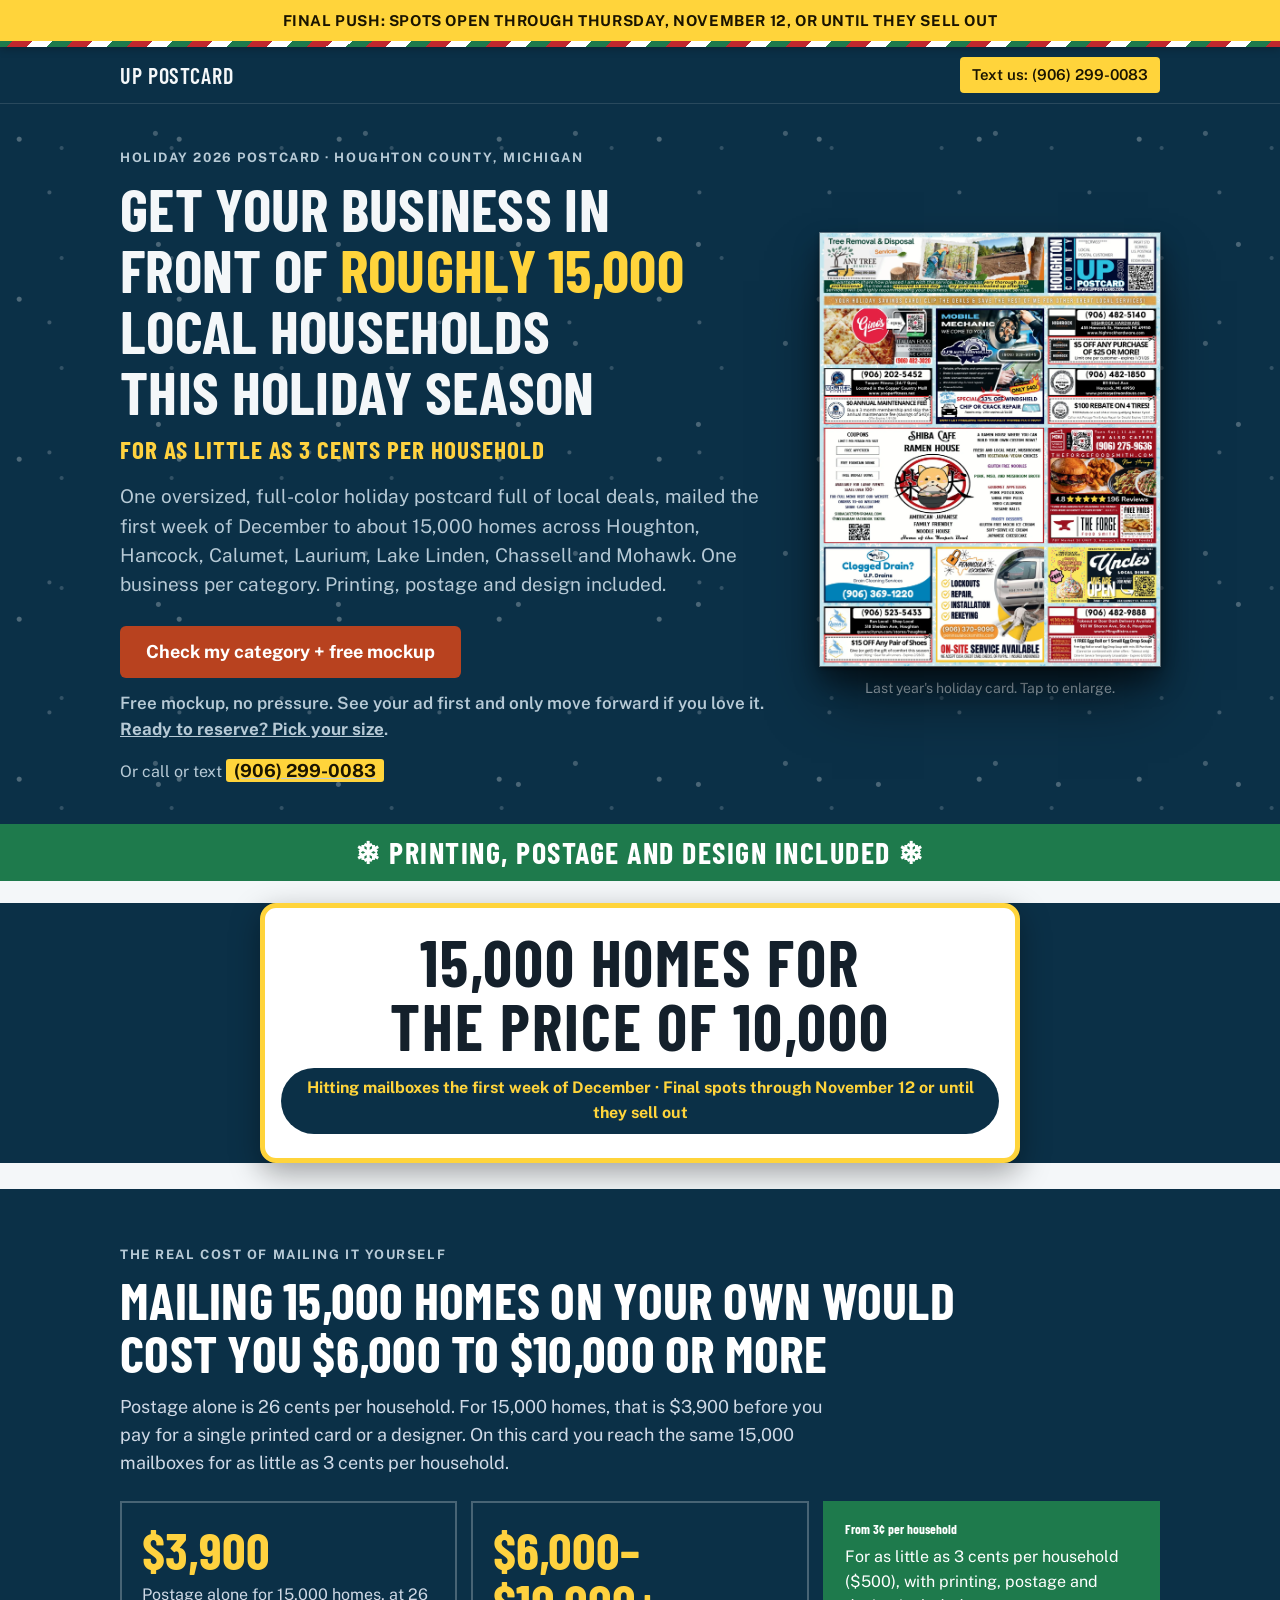
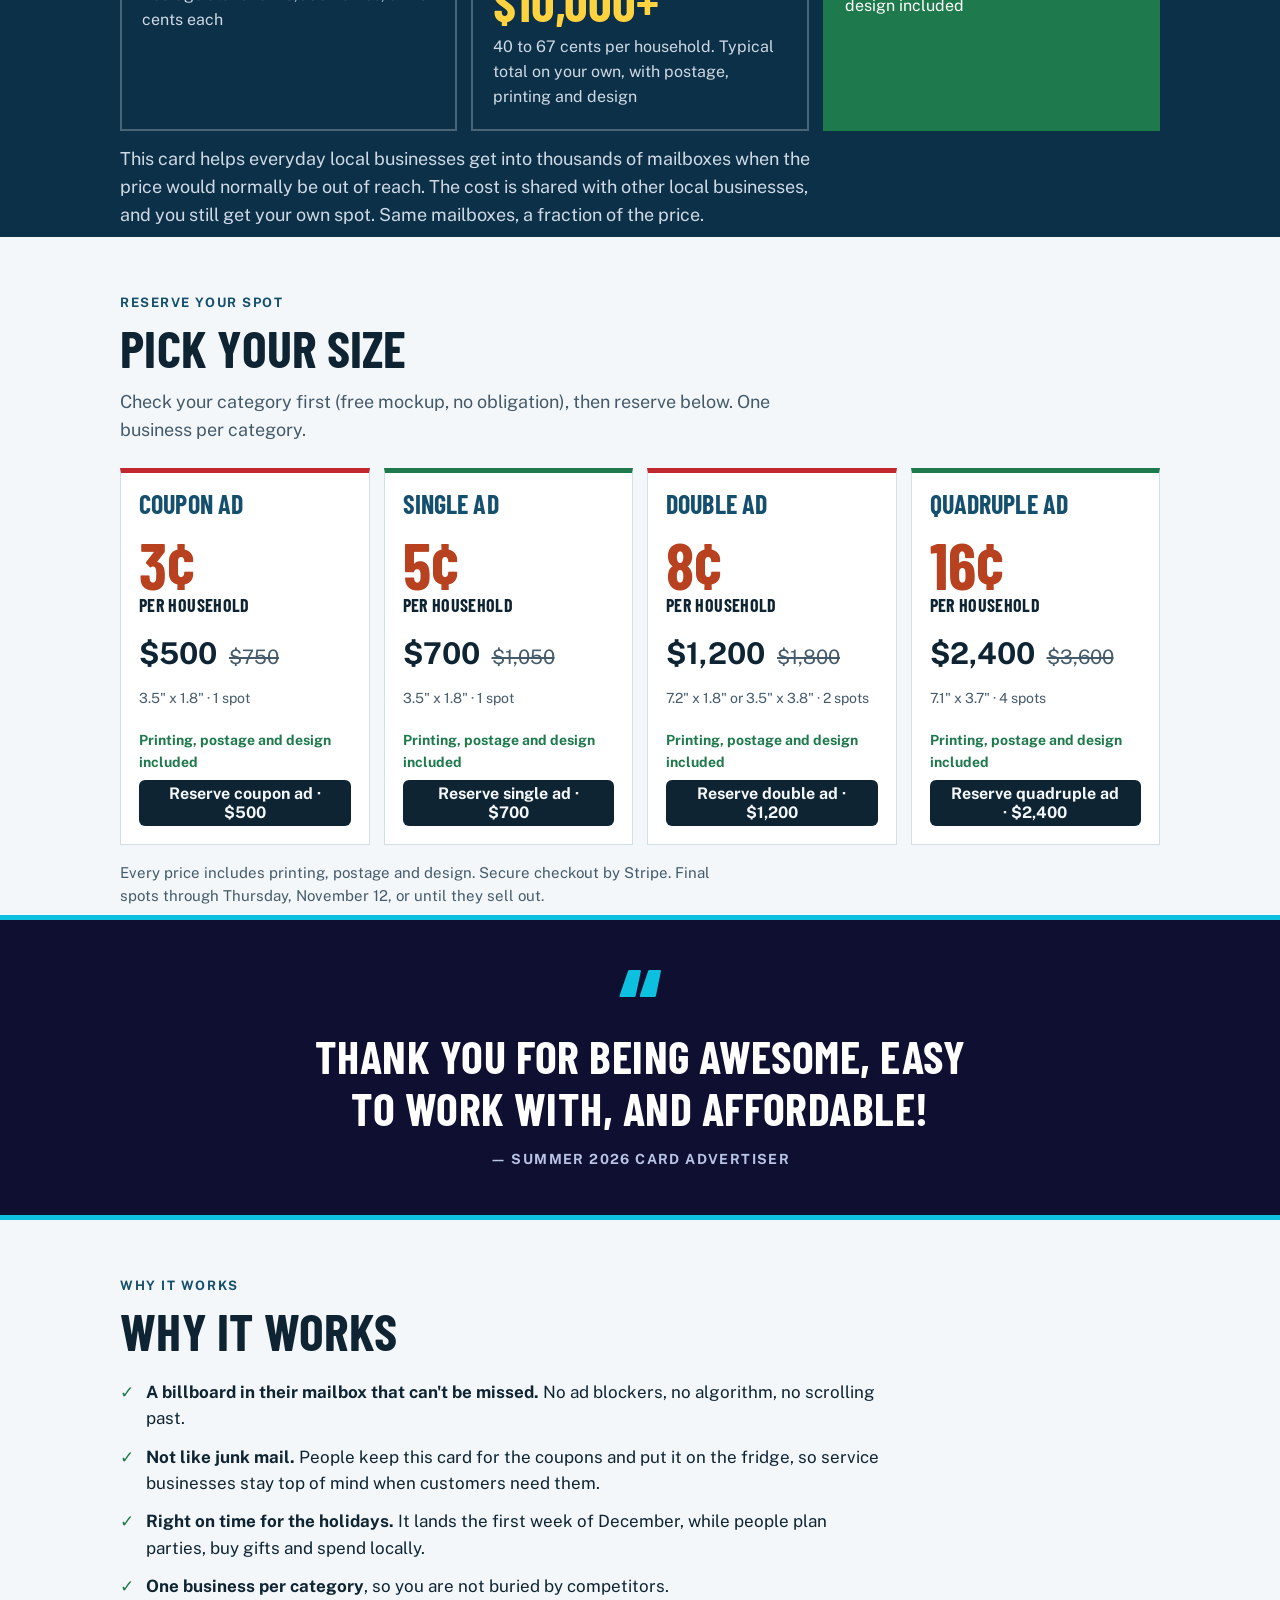
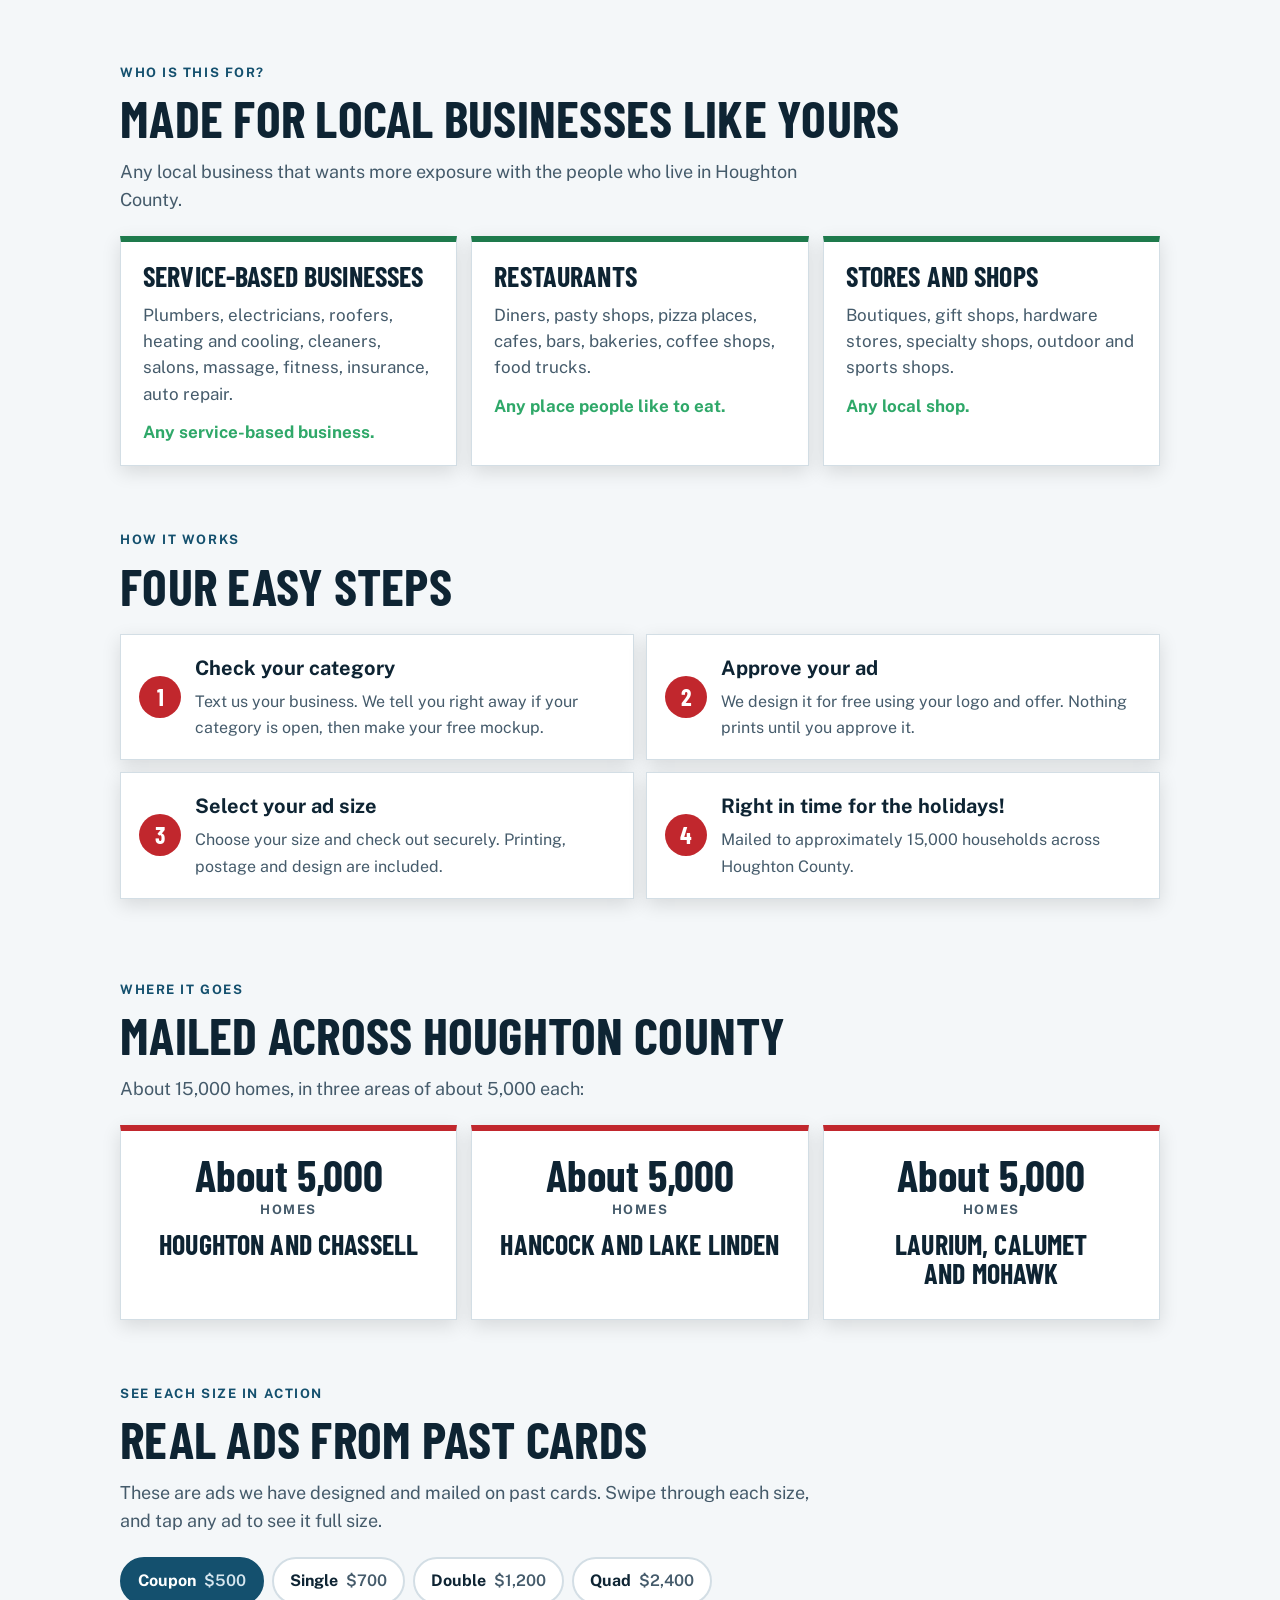
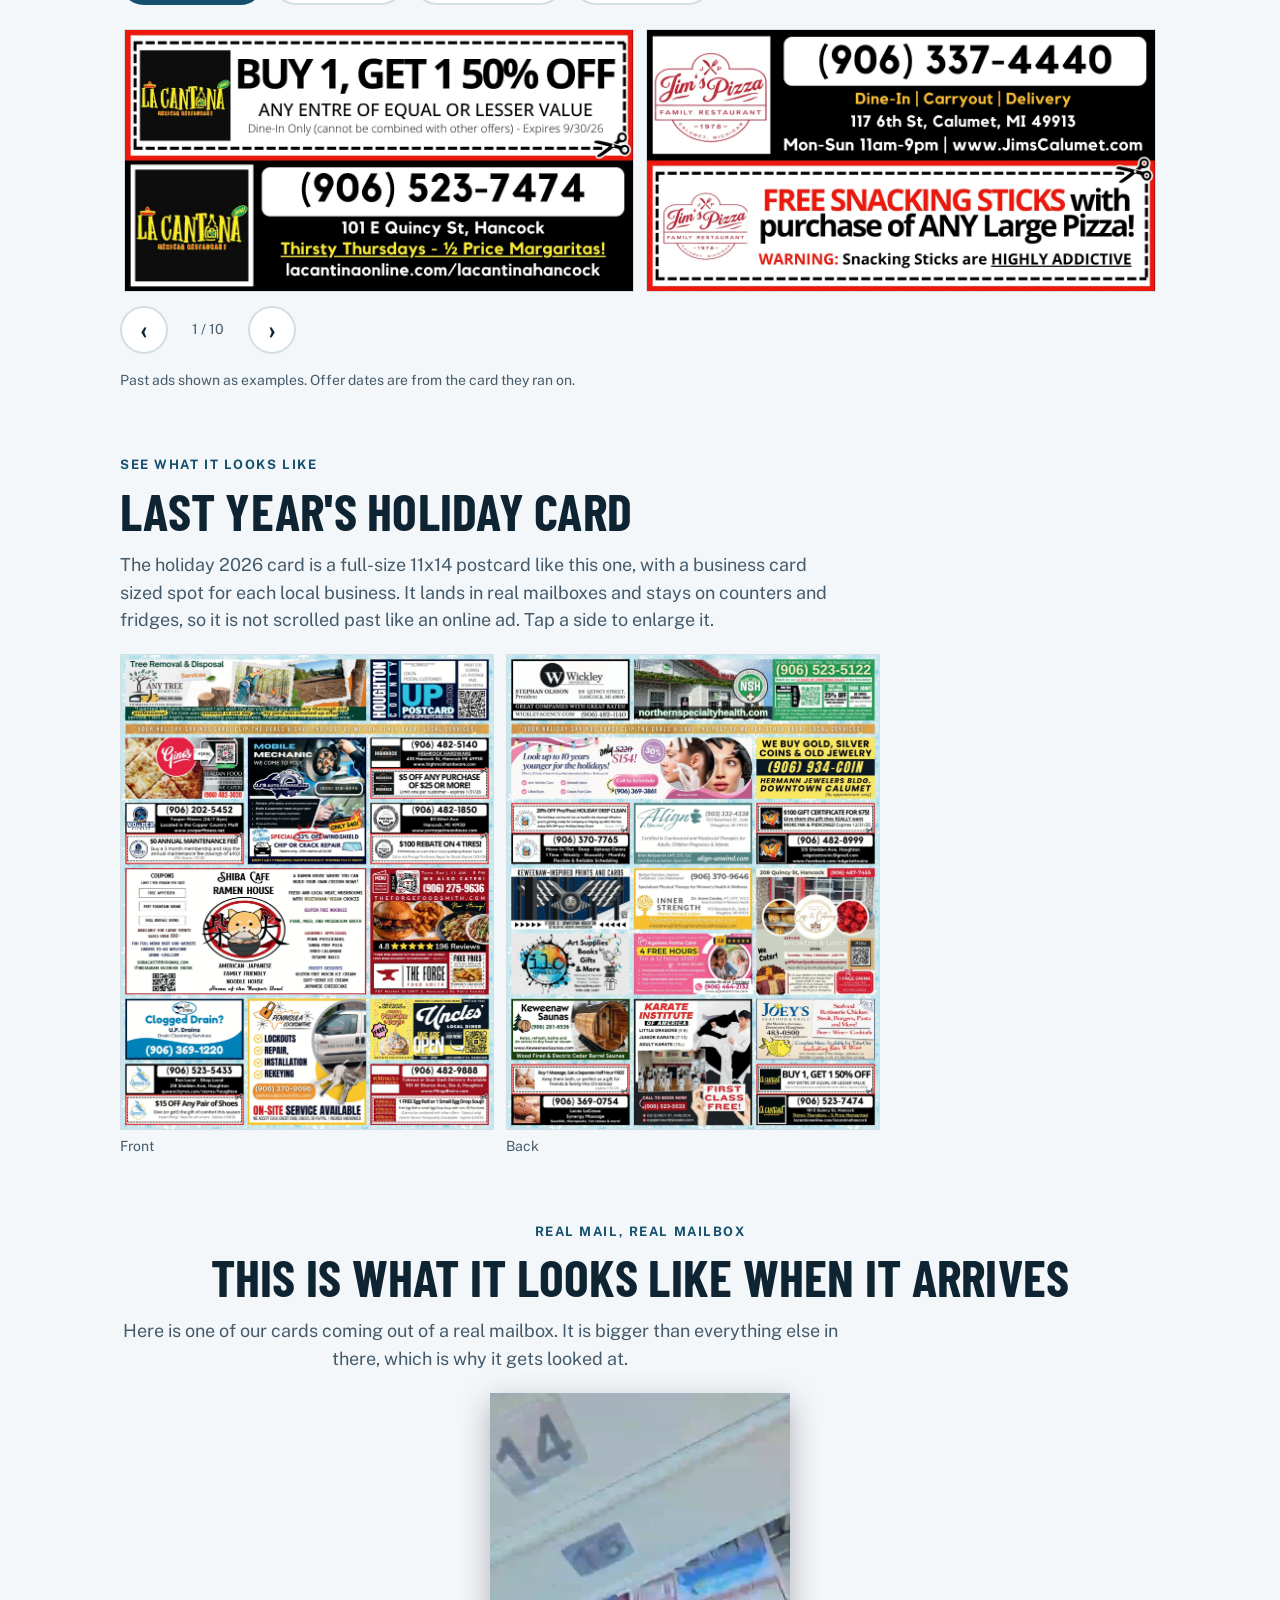
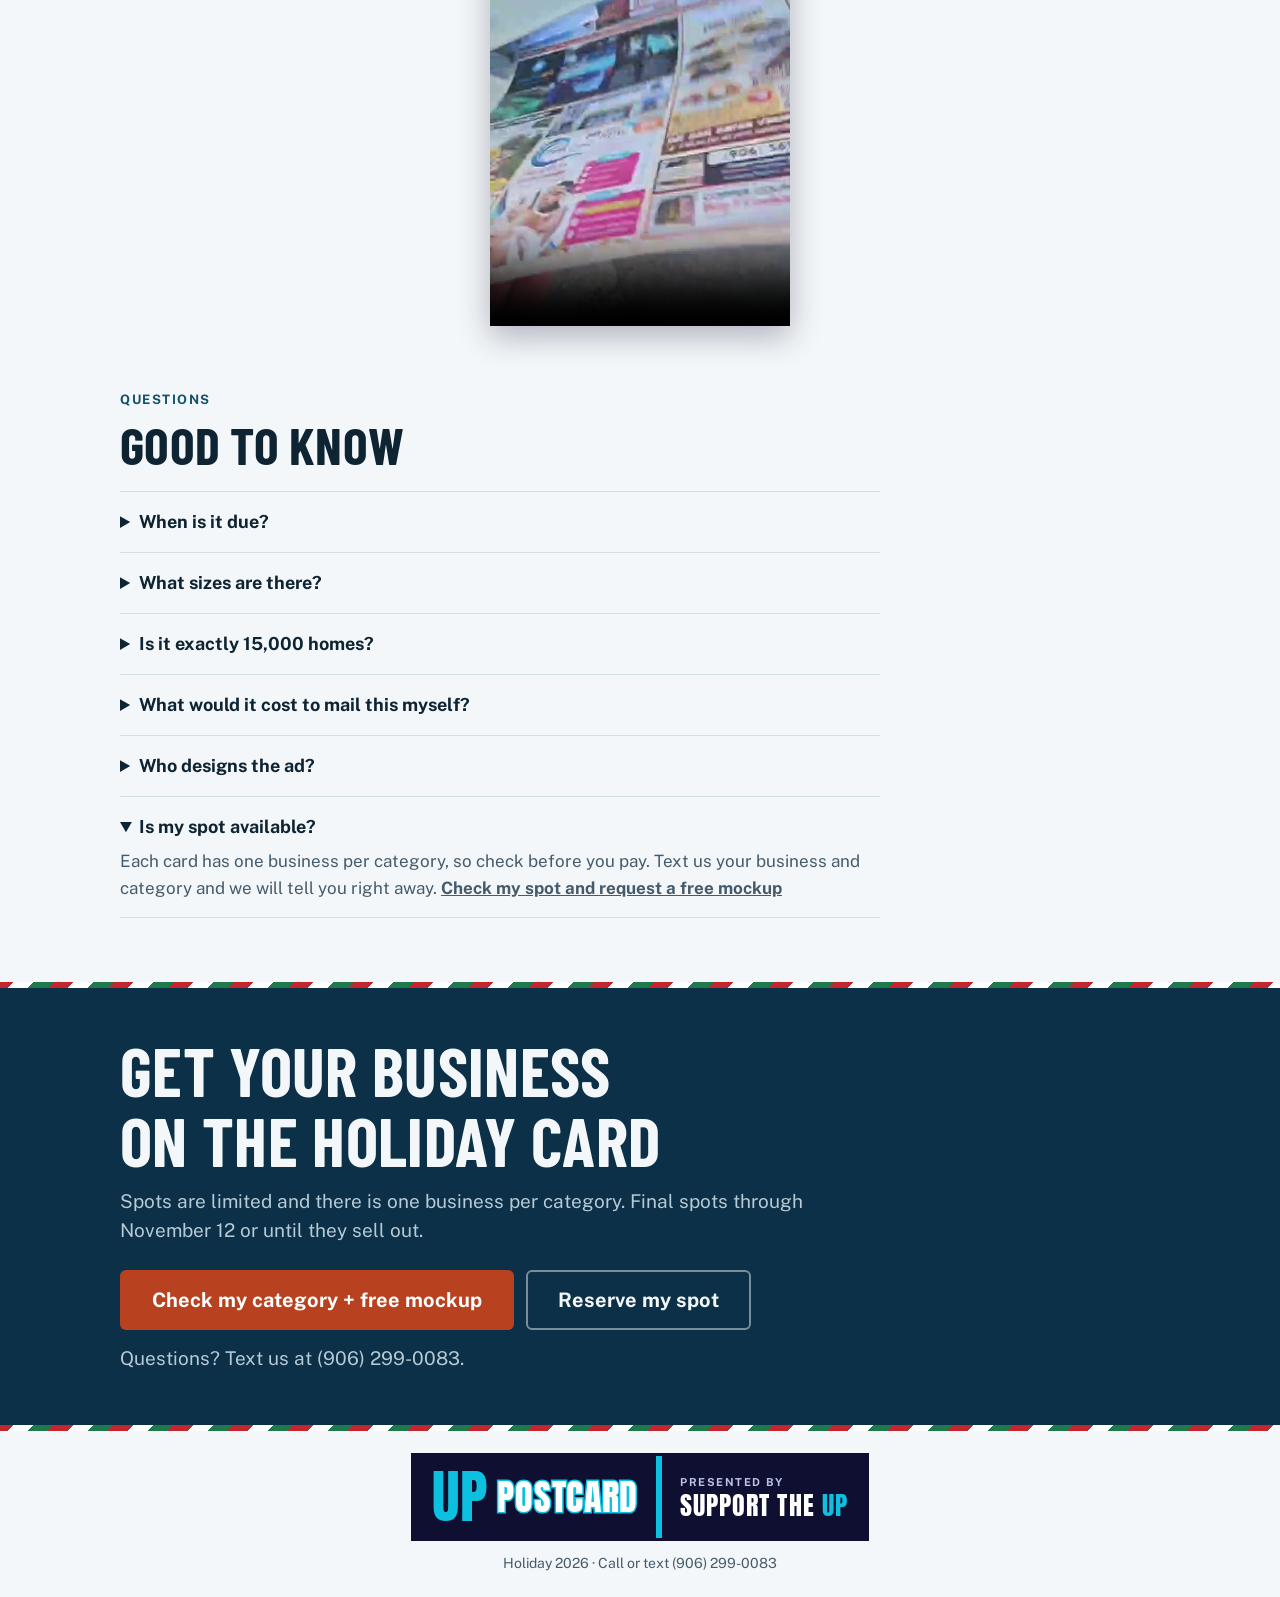
==== commit 36ca2305: "Holiday: refine how-it-works steps, drop 'and more', junk mail wording Co-Authored-By: Claude Sonnet" ====
--- a/holiday/index.html
+++ b/holiday/index.html
@@ -167,7 +167,7 @@
     <h2>Why it works</h2>
     <ul class="why">
       <li><b>A billboard in their mailbox that can't be missed.</b> No ad blockers, no algorithm, no scrolling past.</li>
-      <li><b>Not junk mail.</b> People keep this card for the coupons and put it on the fridge, so service businesses stay top of mind when customers need them.</li>
+      <li><b>Not like junk mail.</b> People keep this card for the coupons and put it on the fridge, so service businesses stay top of mind when customers need them.</li>
       <li><b>Right on time for the holidays.</b> It lands the first week of December, while people plan parties, buy gifts and spend locally.</li>
       <li><b>One business per category</b>, so you are not buried by competitors.</li>
     </ul>
@@ -179,9 +179,9 @@
     <h2>Made for local businesses like yours</h2>
     <p class="lead">Any local business that wants more exposure with the people who live in Houghton County.</p>
     <div class="wg">
-      <article><h3>Service-based businesses</h3><p>Plumbers, electricians, roofers, heating and cooling, cleaners, salons, massage, fitness, insurance, auto repair.</p><p class="more">And more. Any service-based business.</p></article>
-      <article><h3>Restaurants</h3><p>Diners, pasty shops, pizza places, cafes, bars, bakeries, coffee shops, food trucks.</p><p class="more">And more. Any place people like to eat.</p></article>
-      <article><h3>Stores and shops</h3><p>Boutiques, gift shops, hardware stores, specialty shops, outdoor and sports shops.</p><p class="more">And more. Any local shop.</p></article>
+      <article><h3>Service-based businesses</h3><p>Plumbers, electricians, roofers, heating and cooling, cleaners, salons, massage, fitness, insurance, auto repair.</p><p class="more">Any service-based business.</p></article>
+      <article><h3>Restaurants</h3><p>Diners, pasty shops, pizza places, cafes, bars, bakeries, coffee shops, food trucks.</p><p class="more">Any place people like to eat.</p></article>
+      <article><h3>Stores and shops</h3><p>Boutiques, gift shops, hardware stores, specialty shops, outdoor and sports shops.</p><p class="more">Any local shop.</p></article>
     </div>
   </div>
 </section>
@@ -190,10 +190,10 @@
     <p class="label">How it works</p>
     <h2>Four easy steps</h2>
     <ol class="stp">
-      <li><b>Check your category</b><span>Text us your business. We tell you right away if your category is open, and send a free mockup.</span></li>
+      <li><b>Check your category</b><span>Text us your business. We tell you right away if your category is open, then make your free mockup.</span></li>
       <li><b>Approve your ad</b><span>We design it for free using your logo and offer. Nothing prints until you approve it.</span></li>
-      <li><b>Reserve your spot</b><span>Pick your size and check out securely. Printing, postage and design are included.</span></li>
-      <li><b>It lands in mailboxes</b><span>The card is mailed the first week of December, right in time for holiday shopping.</span></li>
+      <li><b>Select your ad size</b><span>Choose your size and check out securely. Printing, postage and design are included.</span></li>
+      <li><b>Right in time for the holidays!</b><span>Mailed to approximately 15,000 households across Houghton County.</span></li>
     </ol>
   </div>
 </section>
